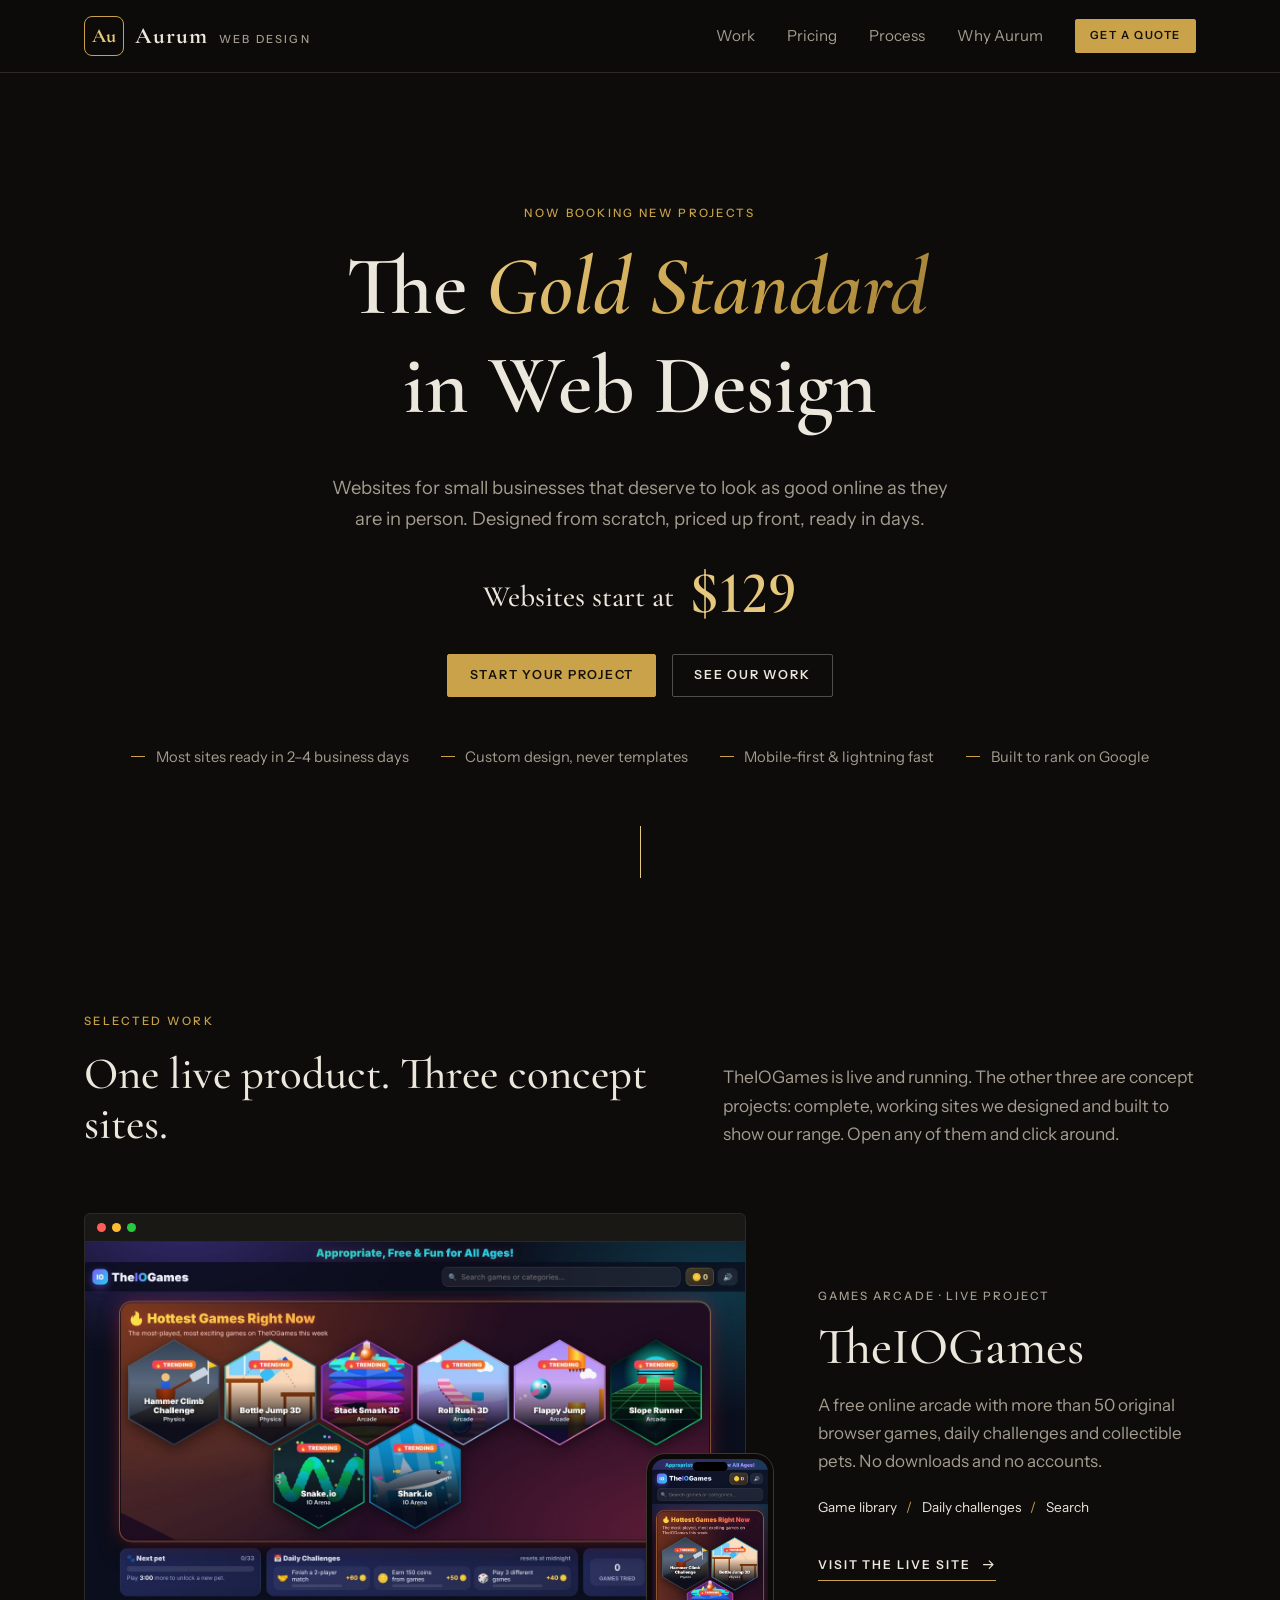
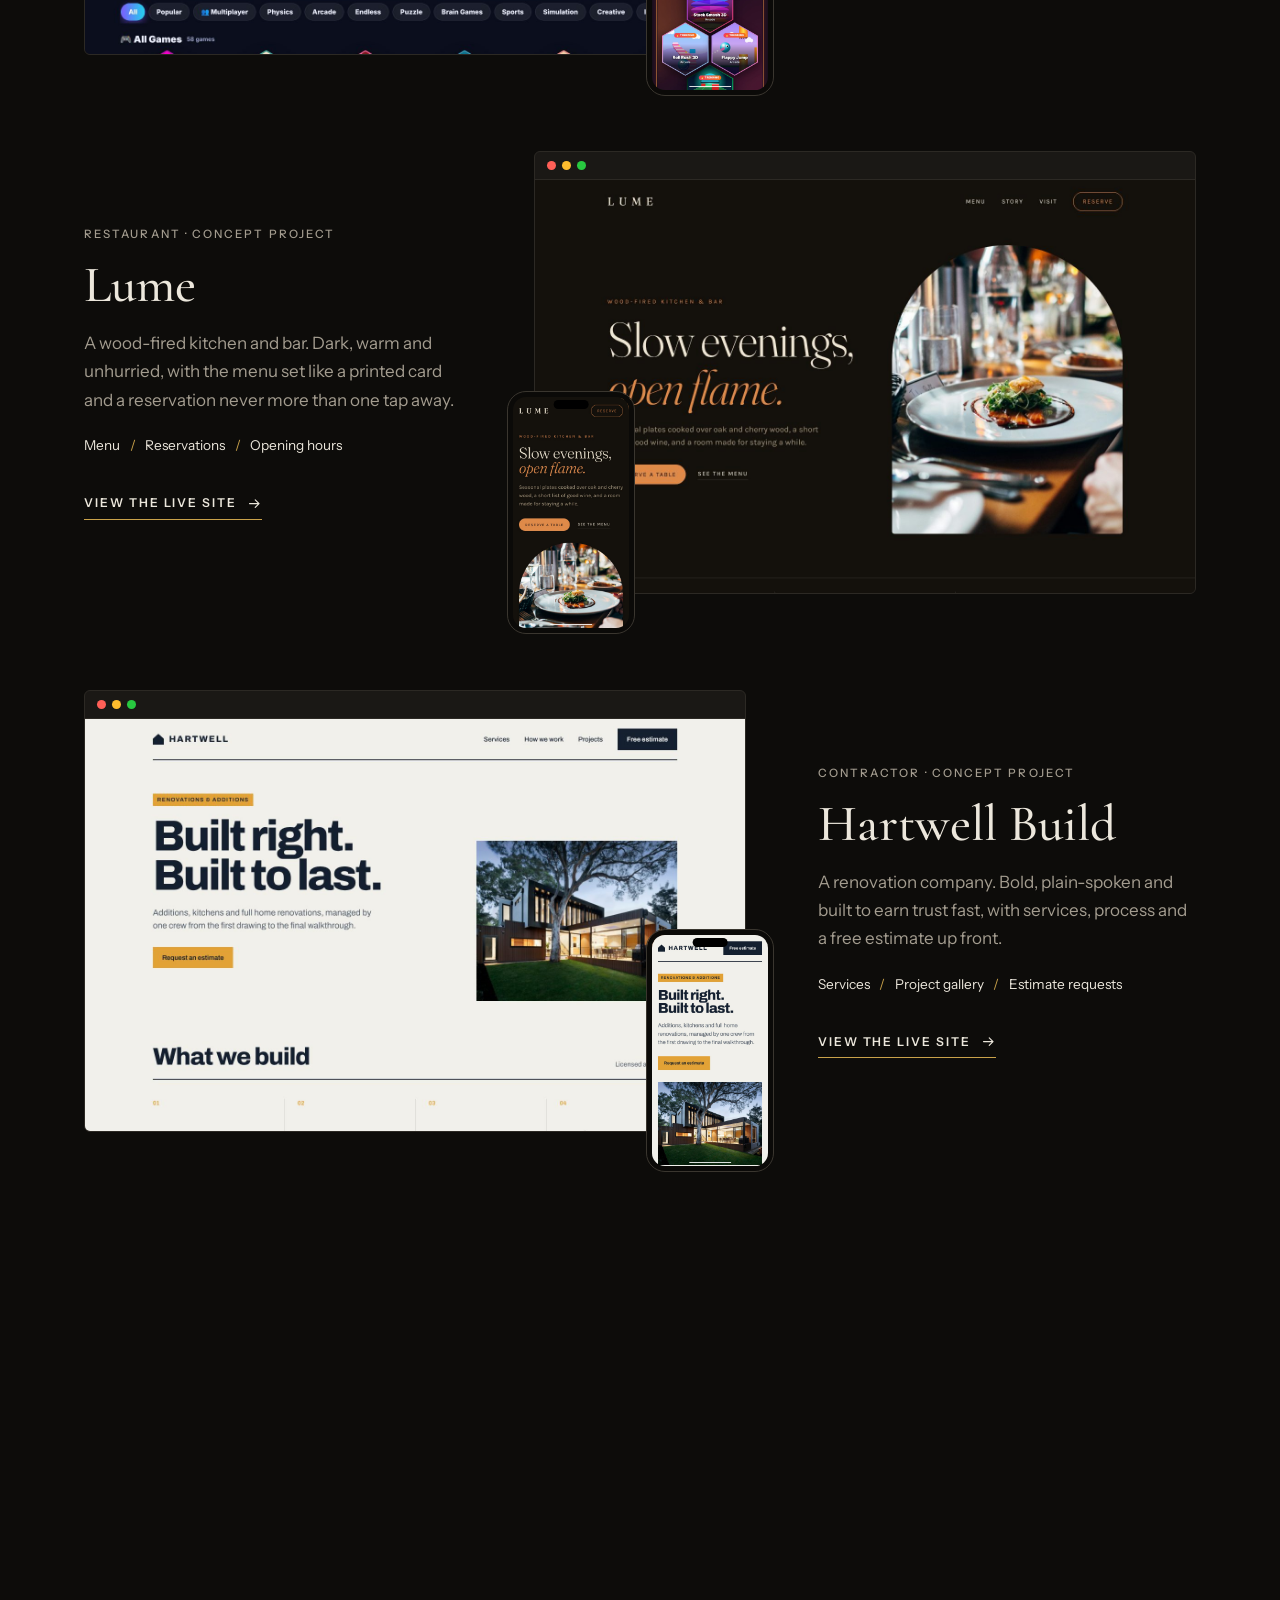
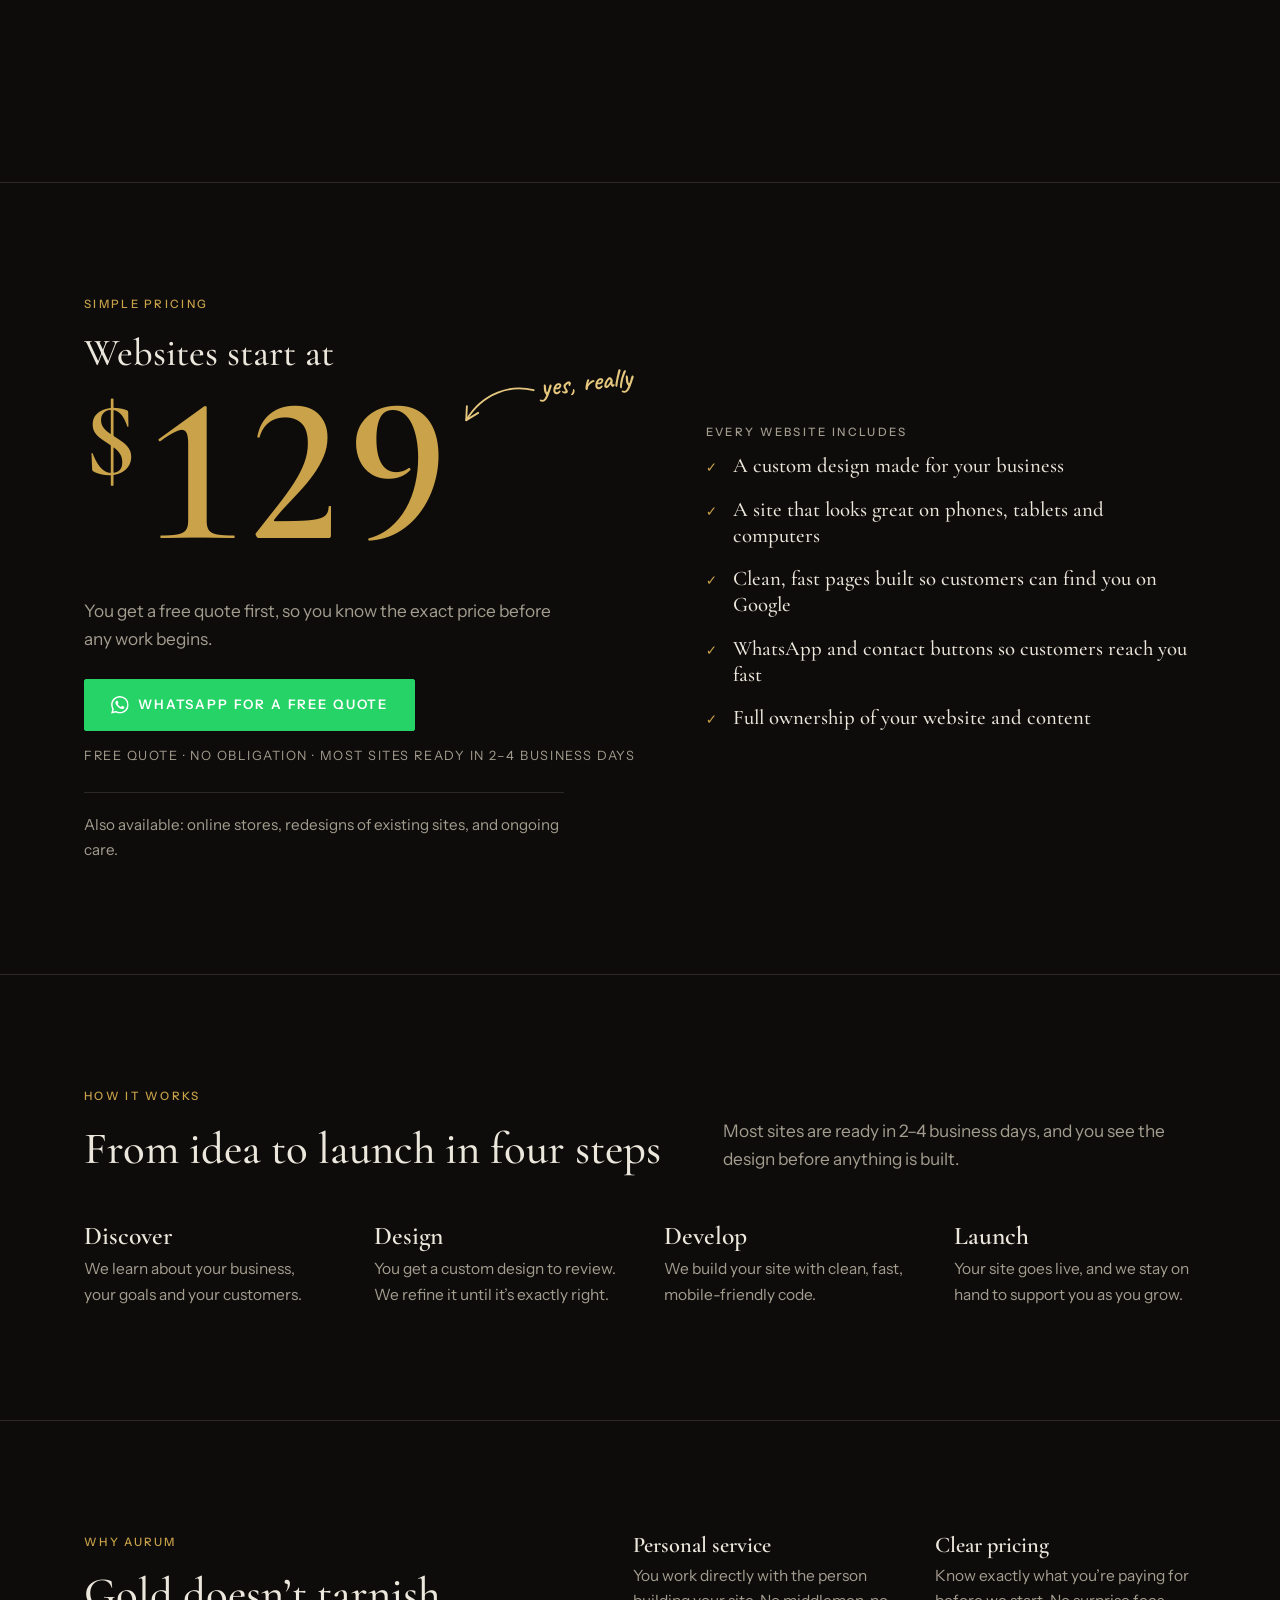
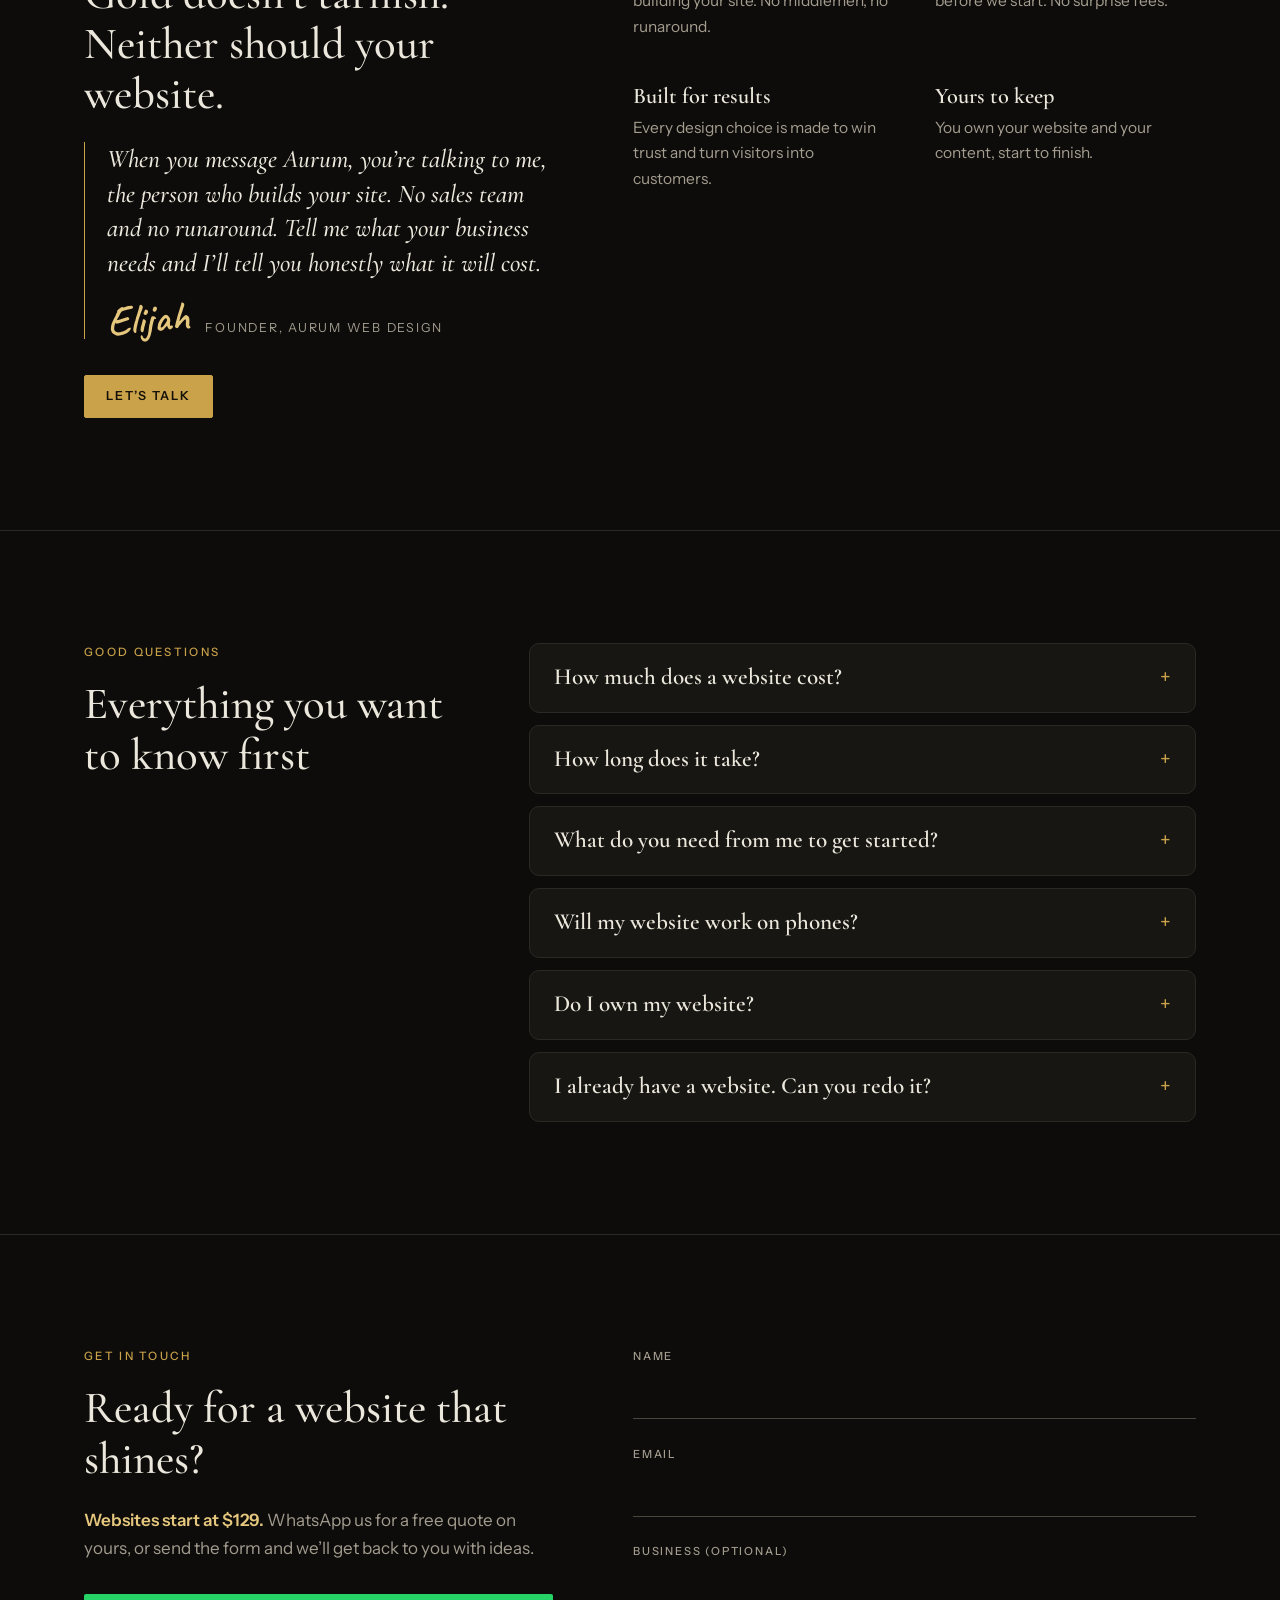
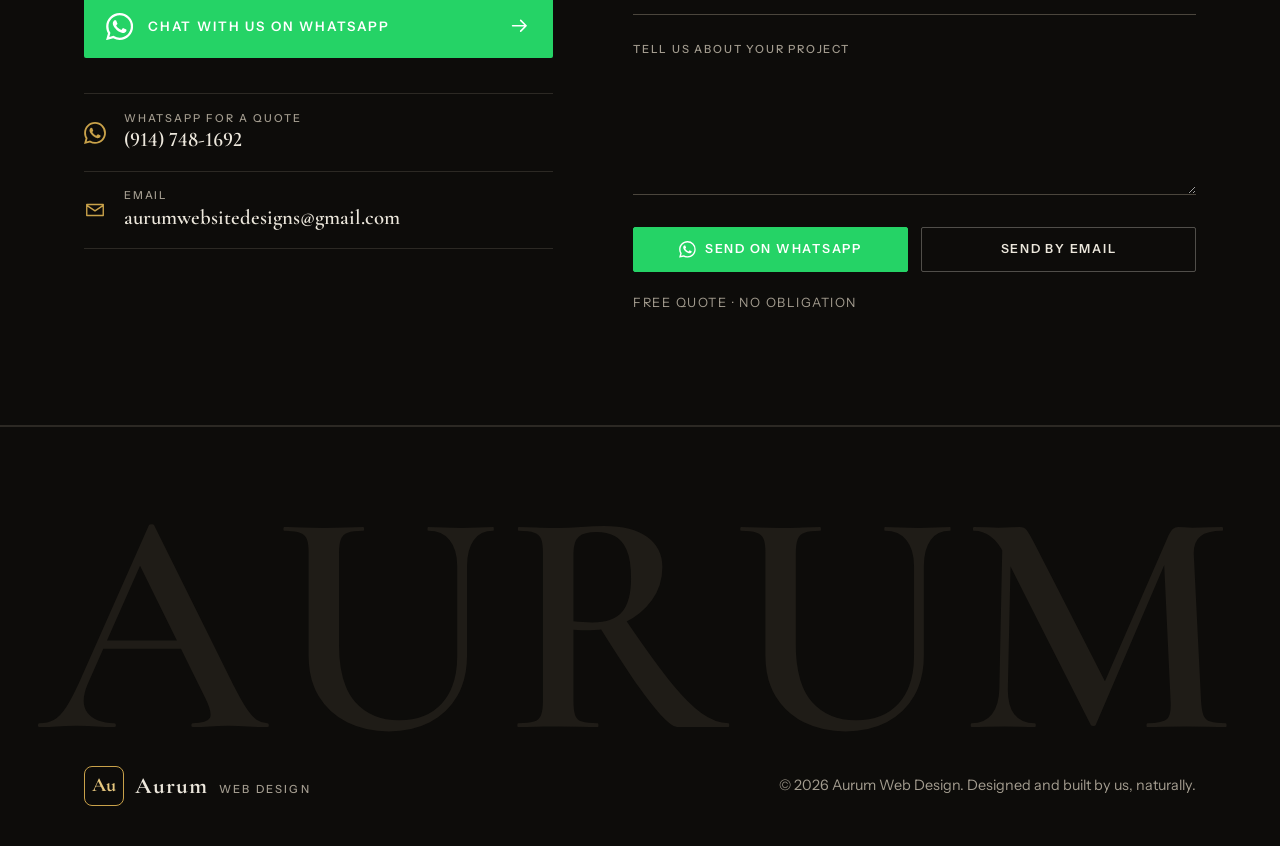
==== index.html @ 62238d10 "Change the contact email address Co-Authored-By: Claude Fable 5.2 <noreply@anthropic.com> Claude-Ses" ====
<!doctype html>
<html lang="en">
<head>
  <meta charset="utf-8">
  <meta name="viewport" content="width=device-width, initial-scale=1">
  <title>Aurum Web Design | The Gold Standard in Web Design</title>
  <meta name="description" content="Aurum Web Design builds fast, beautiful, custom websites that turn visitors into customers. Websites start at $129.">
  <link rel="canonical" href="https://aurumwebdesign.com/">

  <!-- Social sharing previews (WhatsApp, Facebook, iMessage, LinkedIn, etc.) -->
  <meta property="og:type" content="website">
  <meta property="og:site_name" content="Aurum Web Design">
  <meta property="og:locale" content="en_US">
  <meta property="og:url" content="https://aurumwebdesign.com/">
  <meta property="og:title" content="Aurum Web Design | The Gold Standard in Web Design">
  <meta property="og:description" content="Custom websites for small businesses, ready in days. Websites start at $129, with a free quote first.">
  <meta property="og:image" content="https://aurumwebdesign.com/og-ad.jpg">
  <meta property="og:image:secure_url" content="https://aurumwebdesign.com/og-ad.jpg">
  <meta property="og:image:type" content="image/jpeg">
  <meta property="og:image:width" content="1200">
  <meta property="og:image:height" content="630">
  <meta property="og:image:alt" content="Aurum Web Design. Modern. Professional. Affordable. Websites starting at $129.">

  <!-- Twitter / X -->
  <meta name="twitter:card" content="summary_large_image">
  <meta name="twitter:title" content="Aurum Web Design | The Gold Standard in Web Design">
  <meta name="twitter:description" content="Custom websites for small businesses, ready in days. Websites start at $129, with a free quote first.">
  <meta name="twitter:image" content="https://aurumwebdesign.com/og-ad.jpg">
  <meta name="twitter:image:alt" content="Aurum Web Design. Modern. Professional. Affordable. Websites starting at $129.">
  <meta name="theme-color" content="#0b0b0d">
  <link rel="icon" href="favicon.svg" type="image/svg+xml">
  <script>
    // Turn animations on only when JavaScript works and the visitor hasn't asked for reduced motion.
    (function () {
      var d = document.documentElement;
      d.classList.add("js");
      var reduce = false;
      try { reduce = window.matchMedia("(prefers-reduced-motion: reduce)").matches; } catch (e) {}
      if (reduce) return;
      d.classList.add("motion");
      try {
        if (sessionStorage.getItem("aurumIntro")) d.classList.add("no-intro");
        else sessionStorage.setItem("aurumIntro", "1");
      } catch (e) {}
      // Safety net: if the main script never starts, show everything.
      setTimeout(function () { if (!window.__aurum) d.classList.remove("motion"); }, 5000);
    })();
  </script>
  <link rel="preconnect" href="https://fonts.googleapis.com">
  <link rel="preconnect" href="https://fonts.gstatic.com" crossorigin>
  <link href="https://fonts.googleapis.com/css2?family=Cormorant+Garamond:ital,wght@0,500;0,600;0,700;1,500;1,600&family=Instrument+Sans:wght@400;500;600&family=Caveat:wght@500;600&display=swap" rel="stylesheet">
  <link rel="stylesheet" href="styles.css?v=17">
</head>
<body>
  <svg width="0" height="0" style="position:absolute" aria-hidden="true">
    <symbol id="wa" viewBox="0 0 24 24">
      <path d="M17.472 14.382c-.297-.149-1.758-.867-2.03-.967-.273-.099-.471-.148-.67.15-.197.297-.767.966-.94 1.164-.173.199-.347.223-.644.075-.297-.15-1.255-.463-2.39-1.475-.883-.788-1.48-1.761-1.653-2.059-.173-.297-.018-.458.13-.606.134-.133.298-.347.446-.52.149-.174.198-.298.298-.497.099-.198.05-.371-.025-.52-.075-.149-.669-1.612-.916-2.207-.242-.579-.487-.5-.669-.51-.173-.008-.371-.01-.57-.01-.198 0-.52.074-.792.372-.272.297-1.04 1.016-1.04 2.479 0 1.462 1.065 2.875 1.213 3.074.149.198 2.096 3.2 5.077 4.487.709.306 1.262.489 1.694.625.712.227 1.36.195 1.871.118.571-.085 1.758-.719 2.006-1.413.248-.694.248-1.289.173-1.413-.074-.124-.272-.198-.57-.347m-5.421 7.403h-.004a9.87 9.87 0 01-5.031-1.378l-.361-.214-3.741.982.998-3.648-.235-.374a9.86 9.86 0 01-1.51-5.26c.001-5.45 4.436-9.884 9.888-9.884 2.64 0 5.122 1.03 6.988 2.898a9.825 9.825 0 012.893 6.994c-.003 5.45-4.437 9.884-9.885 9.884m8.413-18.297A11.815 11.815 0 0012.05 0C5.495 0 .16 5.335.157 11.892c0 2.096.547 4.142 1.588 5.945L.057 24l6.305-1.654a11.882 11.882 0 005.683 1.448h.005c6.554 0 11.89-5.335 11.893-11.893a11.821 11.821 0 00-3.48-8.413z"/>
    </symbol>
  </svg>

  <!-- Opening animation -->
  <div class="intro" aria-hidden="true">
    <div class="intro-mark">
      <svg viewBox="0 0 100 100"><rect x="3" y="3" width="94" height="94" rx="18" pathLength="1"/></svg>
      <span>Au</span>
    </div>
  </div>


  <header class="nav" id="top">
    <div class="container nav-inner">
      <a href="#top" class="logo" aria-label="Aurum Web Design home">
        <span class="logo-mark">Au</span>
        <span class="logo-text">Aurum <span>Web Design</span></span>
      </a>
      <button class="nav-toggle" aria-label="Open menu" aria-expanded="false" aria-controls="nav-links">
        <span></span><span></span><span></span>
      </button>
      <nav class="nav-links" id="nav-links">
        <a href="#work">Work</a>
        <a href="#pricing">Pricing</a>
        <a href="#process">Process</a>
        <a href="#why">Why Aurum</a>
        <a href="#contact" class="btn btn-small">Get a Quote</a>
      </nav>
    </div>
    <div class="nav-progress" aria-hidden="true"></div>
  </header>

  <main>
    <section class="hero">
      <div class="container hero-inner">
        <p class="eyebrow">Now Booking New Projects</p>
        <h1>
          <span class="line"><span class="line-in">The <em>Gold Standard</em></span></span>
          <span class="line"><span class="line-in">in Web Design</span></span>
        </h1>
        <p class="lead">Websites for small businesses that deserve to look as good online as they are in person. Designed from scratch, priced up front, ready in days.</p>
        <p class="hero-price">Websites start at <strong>$129</strong></p>
        <div class="hero-actions">
          <a href="#contact" class="btn">Start Your Project</a>
          <a href="#work" class="btn btn-ghost">See Our Work</a>
        </div>
        <ul class="hero-points">
          <li>Most sites ready in 2&ndash;4 business days</li>
          <li>Custom design, never templates</li>
          <li>Mobile-first &amp; lightning fast</li>
          <li>Built to rank on Google</li>
        </ul>
      </div>
      <a href="#work" class="scroll-hint" aria-label="Scroll down to our work"><span></span></a>
    </section>

    <section class="section" id="work">
      <div class="container">
        <div class="sec-head">
          <div>
            <p class="eyebrow" data-reveal>Selected Work</p>
            <h2 data-split>One live product. Three concept sites.</h2>
          </div>
          <p class="section-lead" data-reveal>TheIOGames is live and running. The other three are concept projects: complete, working sites we designed and built to show our range. Open any of them and click around.</p>
        </div>
        <article class="project" data-reveal>
          <a class="project-media" href="https://theiogames.com" target="_blank" rel="noopener" aria-label="Open the TheIOGames website">
            <span class="frame"><span class="frame-bar"><i></i><i></i><i></i></span><img src="work/shots/theiogames-desktop.jpg" alt="Homepage of the TheIOGames website" width="1440" height="900" loading="lazy"></span>
            <span class="frame-phone"><img src="work/shots/theiogames-mobile.jpg" alt="" width="780" height="1560" loading="lazy"></span>
          </a>
          <div class="project-info">
            <p class="project-meta">Games arcade &middot; Live project</p>
            <h3>TheIOGames</h3>
            <p>A free online arcade with more than 50 original browser games, daily challenges and collectible pets. No downloads and no accounts.</p>
            <ul class="project-tags"><li>Game library</li><li>Daily challenges</li><li>Search</li></ul>
            <a class="link-arrow" href="https://theiogames.com" target="_blank" rel="noopener">Visit the live site<svg viewBox="0 0 24 24" aria-hidden="true"><path d="M4 12h15M13 6l6 6-6 6"/></svg></a>
          </div>
        </article>
        <article class="project" data-reveal>
          <a class="project-media" href="work/lume/" aria-label="Open the Lume website">
            <span class="frame"><span class="frame-bar"><i></i><i></i><i></i></span><img src="work/shots/lume-desktop.jpg" alt="Homepage of the Lume website" width="1440" height="900" loading="lazy"></span>
            <span class="frame-phone"><img src="work/shots/lume-mobile.jpg" alt="" width="780" height="1560" loading="lazy"></span>
          </a>
          <div class="project-info">
            <p class="project-meta">Restaurant &middot; Concept project</p>
            <h3>Lume</h3>
            <p>A wood-fired kitchen and bar. Dark, warm and unhurried, with the menu set like a printed card and a reservation never more than one tap away.</p>
            <ul class="project-tags"><li>Menu</li><li>Reservations</li><li>Opening hours</li></ul>
            <a class="link-arrow" href="work/lume/">View the live site<svg viewBox="0 0 24 24" aria-hidden="true"><path d="M4 12h15M13 6l6 6-6 6"/></svg></a>
          </div>
        </article>
        <article class="project" data-reveal>
          <a class="project-media" href="work/hartwell/" aria-label="Open the Hartwell Build website">
            <span class="frame"><span class="frame-bar"><i></i><i></i><i></i></span><img src="work/shots/hartwell-desktop.jpg" alt="Homepage of the Hartwell Build website" width="1440" height="900" loading="lazy"></span>
            <span class="frame-phone"><img src="work/shots/hartwell-mobile.jpg" alt="" width="780" height="1560" loading="lazy"></span>
          </a>
          <div class="project-info">
            <p class="project-meta">Contractor &middot; Concept project</p>
            <h3>Hartwell Build</h3>
            <p>A renovation company. Bold, plain-spoken and built to earn trust fast, with services, process and a free estimate up front.</p>
            <ul class="project-tags"><li>Services</li><li>Project gallery</li><li>Estimate requests</li></ul>
            <a class="link-arrow" href="work/hartwell/">View the live site<svg viewBox="0 0 24 24" aria-hidden="true"><path d="M4 12h15M13 6l6 6-6 6"/></svg></a>
          </div>
        </article>
        <article class="project" data-reveal>
          <a class="project-media" href="work/fern-and-bloom/" aria-label="Open the Fern &amp; Bloom website">
            <span class="frame"><span class="frame-bar"><i></i><i></i><i></i></span><img src="work/shots/fern-and-bloom-desktop.jpg" alt="Homepage of the Fern &amp; Bloom website" width="1440" height="900" loading="lazy"></span>
            <span class="frame-phone"><img src="work/shots/fern-and-bloom-mobile.jpg" alt="" width="780" height="1560" loading="lazy"></span>
          </a>
          <div class="project-info">
            <p class="project-meta">Local shop &middot; Concept project</p>
            <h3>Fern &amp; Bloom</h3>
            <p>A neighbourhood florist. Soft, light and friendly, with this week&rsquo;s bouquets, delivery details and how to find the shop.</p>
            <ul class="project-tags"><li>Shop</li><li>Delivery</li><li>Visit us</li></ul>
            <a class="link-arrow" href="work/fern-and-bloom/">View the live site<svg viewBox="0 0 24 24" aria-hidden="true"><path d="M4 12h15M13 6l6 6-6 6"/></svg></a>
          </div>
        </article>
      </div>
    </section>

    <section class="section section-alt offer" id="pricing">
      <div class="container offer-grid">
        <div class="offer-price" data-reveal>
          <p class="eyebrow">Simple Pricing</p>
          <p class="offer-from">Websites start at</p>
          <div class="offer-amount-wrap">
            <p class="offer-amount"><span class="cur">$</span><span data-count="129">129</span></p>
            <span class="scribble" aria-hidden="true">
              <svg viewBox="0 0 200 80"><path pathLength="1" d="M84 28C60 22 30 30 12 60"/><path pathLength="1" d="M12.7 45L12 60l12.8-7.8"/><text x="92" y="34" transform="rotate(-6 92 34)">yes, really</text></svg>
            </span>
          </div>
          <p class="offer-note">You get a free quote first, so you know the exact price before any work begins.</p>
          <a href="https://wa.me/19147481692?text=Hi%20Aurum%20Web%20Design%2C%20I%27d%20like%20a%20quote%20for%20a%20website." target="_blank" rel="noopener" class="btn btn-large btn-wa"><svg class="btn-icon"><use href="#wa"/></svg>WhatsApp for a Free Quote</a>
          <p class="offer-small">Free quote &middot; No obligation &middot; Most sites ready in 2&ndash;4 business days</p>
          <p class="offer-also">Also available: online stores, redesigns of existing sites, and ongoing care.</p>
        </div>
        <div>
          <h3 class="offer-title" data-reveal>Every website includes</h3>
          <ul class="offer-list" data-stagger>
            <li data-reveal="right">A custom design made for your business</li>
            <li data-reveal="right">A site that looks great on phones, tablets and computers</li>
            <li data-reveal="right">Clean, fast pages built so customers can find you on Google</li>
            <li data-reveal="right">WhatsApp and contact buttons so customers reach you fast</li>
            <li data-reveal="right">Full ownership of your website and content</li>
          </ul>
        </div>
      </div>
    </section>

    <section class="section" id="process">
      <div class="container">
        <div class="sec-head">
          <div>
            <p class="eyebrow" data-reveal>How It Works</p>
            <h2 data-split>From idea to launch in four steps</h2>
          </div>
          <p class="section-lead" data-reveal>Most sites are ready in 2&ndash;4 business days, and you see the design before anything is built.</p>
        </div>
        <ol class="steps" data-stagger>
          <li data-reveal><h3>Discover</h3><p>We learn about your business, your goals and your customers.</p></li>
          <li data-reveal><h3>Design</h3><p>You get a custom design to review. We refine it until it&rsquo;s exactly right.</p></li>
          <li data-reveal><h3>Develop</h3><p>We build your site with clean, fast, mobile-friendly code.</p></li>
          <li data-reveal><h3>Launch</h3><p>Your site goes live, and we stay on hand to support you as you grow.</p></li>
        </ol>
      </div>
    </section>

    <section class="section section-alt" id="why">
      <div class="container why">
        <div class="why-text">
          <p class="eyebrow" data-reveal>Why Aurum</p>
          <h2 data-split>Gold doesn&rsquo;t tarnish. Neither should your website.</h2>
          <figure class="note" data-reveal>
            <blockquote>When you message Aurum, you&rsquo;re talking to me, the person who builds your site. No sales team and no runaround. Tell me what your business needs and I&rsquo;ll tell you honestly what it will cost.</blockquote>
            <figcaption><span class="sig">Elijah</span><small>Founder, Aurum Web Design</small></figcaption>
          </figure>
          <div data-reveal><a href="#contact" class="btn">Let&rsquo;s Talk</a></div>
        </div>
        <ul class="why-list" data-stagger>
          <li data-reveal="right">
            <h3>Personal service</h3>
            <p>You work directly with the person building your site. No middlemen, no runaround.</p>
          </li>
          <li data-reveal="right">
            <h3>Clear pricing</h3>
            <p>Know exactly what you&rsquo;re paying for before we start. No surprise fees.</p>
          </li>
          <li data-reveal="right">
            <h3>Built for results</h3>
            <p>Every design choice is made to win trust and turn visitors into customers.</p>
          </li>
          <li data-reveal="right">
            <h3>Yours to keep</h3>
            <p>You own your website and your content, start to finish.</p>
          </li>
        </ul>
      </div>
    </section>

    <section class="section" id="faq">
      <div class="container faq">
        <div class="faq-head">
          <p class="eyebrow" data-reveal>Good Questions</p>
          <h2 data-split>Everything you want to know first</h2>
        </div>
        <div class="faq-list" data-stagger>
          <details class="faq-item" data-reveal>
            <summary>How much does a website cost?</summary>
            <div class="faq-a"><p>Websites start at $129. The final price depends on how many pages and features you need. Message us on WhatsApp and you&rsquo;ll get a free quote before any work begins.</p></div>
          </details>
          <details class="faq-item" data-reveal>
            <summary>How long does it take?</summary>
            <div class="faq-a"><p>Most sites are ready in 2&ndash;4 business days. Larger sites can take longer, and you&rsquo;ll get a clear timeline together with your quote.</p></div>
          </details>
          <details class="faq-item" data-reveal>
            <summary>What do you need from me to get started?</summary>
            <div class="faq-a"><p>A logo, a few photos and a short description of your business are a great start. If you don&rsquo;t have those yet, we&rsquo;ll help you work them out.</p></div>
          </details>
          <details class="faq-item" data-reveal>
            <summary>Will my website work on phones?</summary>
            <div class="faq-a"><p>Yes. Every site is designed for phones first, then tablets and computers, so it looks right on any screen.</p></div>
          </details>
          <details class="faq-item" data-reveal>
            <summary>Do I own my website?</summary>
            <div class="faq-a"><p>Yes. The website and everything on it are yours.</p></div>
          </details>
          <details class="faq-item" data-reveal>
            <summary>I already have a website. Can you redo it?</summary>
            <div class="faq-a"><p>Yes. We can give an existing site a full redesign so it matches the quality of your business.</p></div>
          </details>
        </div>
      </div>
    </section>

    <section class="section section-alt cta" id="contact">
      <div class="container contact">
        <div class="contact-text">
          <p class="eyebrow" data-reveal>Get in Touch</p>
          <h2 data-split>Ready for a website that shines?</h2>
          <p data-reveal><strong>Websites start at $129.</strong> WhatsApp us for a free quote on yours, or send the form and we&rsquo;ll get back to you with ideas.</p>
          <div data-reveal>
            <a class="btn-chat btn-wa" href="https://wa.me/19147481692" target="_blank" rel="noopener">
              <svg class="btn-chat-icon" aria-hidden="true"><use href="#wa"/></svg>
              <span>Chat with us on WhatsApp</span>
              <svg class="btn-chat-arrow" viewBox="0 0 24 24" aria-hidden="true"><path d="M4 12h15M13 6l6 6-6 6"/></svg>
            </a>
          </div>
          <div class="contact-links" data-stagger>
            <a class="contact-link" data-reveal href="https://wa.me/19147481692?text=Hi%20Aurum%20Web%20Design%2C%20I%27d%20like%20a%20quote%20for%20a%20website." target="_blank" rel="noopener">
              <span class="contact-link-icon wa"><svg><use href="#wa"/></svg></span>
              <span><small>WhatsApp for a quote</small>(914) 748-1692</span>
            </a>
            <a class="contact-link" data-reveal href="mailto:aurumwebsitedesigns@gmail.com">
              <span class="contact-link-icon"><svg viewBox="0 0 24 24"><path d="M3 6h18v12H3zM3 7l9 6 9-6"/></svg></span>
              <span><small>Email</small>aurumwebsitedesigns@gmail.com</span>
            </a>
          </div>
        </div>
        <form class="contact-form" id="contact-form" data-reveal novalidate>
          <label>
            <span>Name</span>
            <input type="text" name="name" autocomplete="name" required>
          </label>
          <label>
            <span>Email</span>
            <input type="email" name="email" autocomplete="email" required>
          </label>
          <label>
            <span>Business (optional)</span>
            <input type="text" name="business" autocomplete="organization">
          </label>
          <label>
            <span>Tell us about your project</span>
            <textarea name="message" rows="4" required></textarea>
          </label>
          <div class="form-actions">
            <button type="submit" class="btn btn-wa" data-via="whatsapp"><svg class="btn-icon"><use href="#wa"/></svg>Send on WhatsApp</button>
            <button type="submit" class="btn btn-ghost" data-via="email">Send by Email</button>
          </div>
          <p class="form-status" role="status" aria-live="polite"></p>
          <p class="form-small">Free quote &middot; No obligation</p>
        </form>
      </div>
    </section>
  </main>

  <footer class="footer">
    <div class="wordmark" aria-hidden="true">
      <span style="--i:0">A</span><span style="--i:1">U</span><span style="--i:2">R</span><span style="--i:3">U</span><span style="--i:4">M</span>
    </div>
    <div class="container footer-inner">
      <a href="#top" class="logo" aria-label="Back to top">
        <span class="logo-mark">Au</span>
        <span class="logo-text">Aurum <span>Web Design</span></span>
      </a>
      <p>&copy; <span id="year">2026</span> Aurum Web Design. Designed and built by us, naturally.</p>
    </div>
  </footer>

  <a class="wa-fab" href="https://wa.me/19147481692?text=Hi%20Aurum%20Web%20Design%2C%20I%27d%20like%20a%20quote%20for%20a%20website." target="_blank" rel="noopener" aria-label="Chat with us on WhatsApp">
    <svg><use href="#wa"/></svg>
    <span>WhatsApp for a quote</span>
  </a>

  <script src="script.js?v=18"></script>
  <script data-goatcounter="https://aurumwebdesign.goatcounter.com/count" async src="https://gc.zgo.at/count.js"></script>
</body>
</html>
---- styles.css ----
/* Palette: warm black, ivory and one flat gold. The gradient is kept for the
   hero headline and small artwork only. */
:root {
  --bg: #0d0c0a;
  --bg-alt: #0d0c0a;
  --surface: #181612;
  --border: #2c2924;
  --text: #ece7dc;
  --muted: #a39c8f;
  --gold: #c9a24a;
  --gold-light: #e6c77e;
  --gold-dark: #8f6f2c;
  --gold-gradient: linear-gradient(120deg, #e6c77e 0%, #c9a24a 55%, #a07f38 100%);
  --serif: "Cormorant Garamond", Georgia, "Times New Roman", serif;
  --sans: "Instrument Sans", system-ui, -apple-system, "Segoe UI", Roboto, sans-serif;
  --hand: "Caveat", "Segoe Script", "Bradley Hand", cursive;
  --radius: 4px;
  --max: 1160px;
  --ease: cubic-bezier(0.16, 1, 0.3, 1);
  --ease-io: cubic-bezier(0.76, 0, 0.24, 1);
  /* When the hero entrance starts. Longer on the first visit, while the intro plays. */
  --d: 0.15s;
}
html.motion:not(.no-intro) { --d: 1.55s; }

*, *::before, *::after { box-sizing: border-box; }

html { scroll-behavior: smooth; scroll-padding-top: 80px; }

body {
  margin: 0;
  background: var(--bg);
  color: var(--text);
  font-family: var(--sans);
  font-size: 17px;
  line-height: 1.65;
  -webkit-font-smoothing: antialiased;
}

/* Keeps slide-in animations from making the page wider than the screen. */
main { overflow-x: clip; }

img, svg { display: block; max-width: 100%; }
a { color: inherit; text-decoration: none; }
::selection { background: var(--gold); color: #1a1407; }

h1, h2, h3 {
  font-family: var(--serif);
  font-weight: 600;
  line-height: 1.1;
  margin: 0 0 0.5em;
}
h1 { font-size: clamp(2.8rem, 7vw, 5.2rem); }
h2 { font-size: clamp(1.9rem, 3.7vw, 2.8rem); font-weight: 500; line-height: 1.12; }
h3 { font-size: 1.4rem; }
p { margin: 0 0 1em; }

.container {
  width: 100%;
  max-width: var(--max);
  margin: 0 auto;
  padding: 0 24px;
}

.eyebrow {
  font-size: 0.72rem;
  font-weight: 500;
  letter-spacing: 0.2em;
  text-transform: uppercase;
  color: var(--gold);
  margin-bottom: 1.1rem;
}

/* ---------- Opening animation ---------- */
.intro { display: none; }
.motion:not(.no-intro) .intro {
  display: grid;
  place-items: center;
  position: fixed;
  inset: 0;
  z-index: 500;
  background: var(--bg);
  pointer-events: none;
  clip-path: inset(0 0 0 0);
  animation: introOut 0.9s var(--ease-io) 1.25s forwards;
}
.intro-mark {
  position: relative;
  width: 96px;
  height: 96px;
  display: grid;
  place-items: center;
  animation: introMarkOut 0.5s ease-in 1.1s forwards;
}
.intro-mark svg { position: absolute; inset: 0; overflow: visible; }
.intro-mark rect {
  fill: none;
  stroke: var(--gold);
  stroke-width: 2;
  stroke-dasharray: 1;
  stroke-dashoffset: 1;
  animation: introDraw 1s var(--ease-io) forwards;
}
.intro-mark span {
  font-family: var(--serif);
  font-weight: 700;
  font-size: 2.9rem;
  color: var(--gold-light);
  opacity: 0;
  animation: introAu 0.7s var(--ease) 0.35s forwards;
}
@keyframes introDraw { to { stroke-dashoffset: 0; } }
@keyframes introAu {
  from { opacity: 0; scale: 0.8; filter: blur(8px); }
  to { opacity: 1; scale: 1; filter: blur(0); }
}
@keyframes introMarkOut { to { opacity: 0; scale: 1.2; } }
@keyframes introOut { to { clip-path: inset(0 0 100% 0); visibility: hidden; } }

/* ---------- Buttons ---------- */
.btn {
  display: inline-flex;
  align-items: center;
  justify-content: center;
  gap: 0.7em;
  padding: 1.05em 1.7em;
  border: 1px solid var(--gold);
  border-radius: 2px;
  background: var(--gold);
  color: #15110a;
  font-family: var(--sans);
  font-size: 0.78rem;
  font-weight: 600;
  letter-spacing: 0.14em;
  line-height: 1.2;
  text-align: center;
  text-transform: uppercase;
  cursor: pointer;
  transition: background-color 0.25s ease, border-color 0.25s ease, color 0.25s ease;
}
.btn:hover { background: var(--text); border-color: var(--text); }
.btn:focus-visible { outline: 2px solid var(--gold-light); outline-offset: 3px; }
.btn-ghost { background: transparent; border-color: rgba(236, 231, 220, 0.3); color: var(--text); }
.btn-ghost:hover { background: transparent; border-color: var(--gold-light); color: var(--gold-light); }
/* WhatsApp actions are green wherever they appear. */
.btn-wa, .btn-chat.btn-wa { background: #25d366; border-color: #25d366; color: #fff; }
.btn-wa:hover, .btn-chat.btn-wa:hover { background: #1ebe5a; border-color: #1ebe5a; color: #fff; }
.btn-small { padding: 0.8em 1.25em; font-size: 0.7rem; }
.btn-large { padding: 1.2em 2em; font-size: 0.82rem; }
.btn-icon { width: 1.35em; height: 1.35em; fill: currentColor; flex: none; }

/* ---------- Nav ---------- */
.nav {
  position: sticky;
  top: 0;
  z-index: 50;
  background: rgba(13, 12, 10, 0.88);
  backdrop-filter: blur(12px);
  -webkit-backdrop-filter: blur(12px);
  border-bottom: 1px solid var(--border);
  transition: transform 0.5s var(--ease);
}
.nav.nav-hidden { transform: translateY(-101%); }
.motion .nav { animation: navIn 0.9s var(--ease) calc(var(--d) + 0.2s) backwards; }
@keyframes navIn { from { transform: translateY(-101%); } }
.nav-progress {
  position: absolute;
  left: 0;
  bottom: -1px;
  width: 100%;
  height: 1px;
  background: var(--gold);
  transform-origin: left;
  transform: scaleX(var(--sp, 0));
}
.nav-inner {
  display: flex;
  align-items: center;
  justify-content: space-between;
  height: 72px;
}
.logo { display: inline-flex; align-items: center; gap: 0.7rem; }
.logo-mark {
  position: relative;
  overflow: hidden;
  display: grid;
  place-items: center;
  width: 40px;
  height: 40px;
  border: 1.5px solid var(--gold);
  border-radius: 8px;
  font-family: var(--serif);
  font-weight: 700;
  font-size: 1.25rem;
  color: var(--gold-light);
}
.logo-mark::after {
  content: "";
  position: absolute;
  inset: 0;
  background: linear-gradient(105deg, transparent 30%, rgba(245, 217, 139, 0.5) 50%, transparent 70%);
  translate: -120% 0;
}
.logo:hover .logo-mark::after { translate: 120% 0; transition: translate 0.8s var(--ease); }
.logo-text {
  font-family: var(--serif);
  font-size: 1.45rem;
  font-weight: 700;
  letter-spacing: 0.04em;
}
.logo-text span {
  font-family: var(--sans);
  font-size: 0.7rem;
  font-weight: 500;
  letter-spacing: 0.2em;
  text-transform: uppercase;
  color: var(--muted);
  margin-left: 0.3rem;
}
.nav-links { display: flex; align-items: center; gap: 2rem; }
.nav-links a:not(.btn) {
  position: relative;
  font-size: 0.95rem;
  color: var(--muted);
  transition: color 0.2s;
}
.nav-links a:not(.btn)::after {
  content: "";
  position: absolute;
  left: 0;
  right: 0;
  bottom: -6px;
  height: 1px;
  background: var(--gold);
  transform: scaleX(0);
  transform-origin: right;
  transition: transform 0.45s var(--ease);
}
.nav-links a:not(.btn):hover { color: var(--gold-light); }
.nav-links a:not(.btn):hover::after { transform: scaleX(1); transform-origin: left; }

.nav-toggle {
  display: none;
  background: none;
  border: 0;
  padding: 8px;
  cursor: pointer;
}
.nav-toggle span {
  display: block;
  width: 24px;
  height: 2px;
  margin: 5px 0;
  background: var(--text);
  transition: transform 0.25s, opacity 0.25s;
}
.nav-toggle[aria-expanded="true"] span:nth-child(1) { transform: translateY(7px) rotate(45deg); }
.nav-toggle[aria-expanded="true"] span:nth-child(2) { opacity: 0; }
.nav-toggle[aria-expanded="true"] span:nth-child(3) { transform: translateY(-7px) rotate(-45deg); }

/* ---------- Hero ---------- */
.hero {
  position: relative;
  overflow: hidden;
  display: flex;
  align-items: center;
  min-height: min(calc(100vh - 73px), 860px);
  min-height: min(calc(100svh - 73px), 860px);
  padding: clamp(4.5rem, 10vw, 7rem) 0 clamp(5.5rem, 10vw, 7rem);
  text-align: center;
}

.hero-inner { position: relative; }

h1 .line {
  display: block;
  overflow: hidden;
  padding: 0.1em 0.12em 0.16em;
  margin: -0.1em -0.12em -0.16em;
}
h1 .line-in { display: block; }
h1 em {
  font-style: italic;
  padding-right: 0.08em;
  background: var(--gold-gradient);
  -webkit-background-clip: text;
  background-clip: text;
  color: transparent;
}

.lead {
  max-width: 620px;
  margin: 0 auto 2.2rem;
  font-size: 1.15rem;
  color: var(--muted);
}
.hero-price {
  margin: -0.5rem 0 1.7rem;
  font-family: var(--serif);
  font-size: clamp(1.4rem, 2.7vw, 1.85rem);
  font-weight: 500;
  line-height: 1.1;
}
.hero-price strong {
  margin-left: 0.12em;
  font-size: 2em;
  font-weight: 600;
  font-variant-numeric: lining-nums;
  vertical-align: -0.1em;
  color: var(--gold-light);
}
.hero-actions {
  display: flex;
  flex-wrap: wrap;
  justify-content: center;
  gap: 1rem;
  margin-bottom: 3rem;
}
.hero-points {
  display: flex;
  flex-wrap: wrap;
  justify-content: center;
  gap: 0.75rem 2rem;
  list-style: none;
  padding: 0;
  margin: 0;
  font-size: 0.92rem;
  color: var(--muted);
}
.contact-text strong { color: var(--gold-light); font-weight: 600; }
.hero-points li::before {
  content: "";
  display: inline-block;
  width: 14px;
  height: 1px;
  margin-right: 0.7em;
  background: var(--gold);
  vertical-align: 0.3em;
}

.scroll-hint {
  position: absolute;
  left: 50%;
  bottom: 22px;
  width: 1px;
  height: 52px;
  margin-left: -0.5px;
  background: rgba(255, 255, 255, 0.12);
  overflow: hidden;
}
.scroll-hint span { position: absolute; inset: 0; background: var(--gold-light); }
.motion .scroll-hint span { animation: scrollHint 2.2s var(--ease-io) infinite; }
@keyframes scrollHint { from { transform: translateY(-100%); } to { transform: translateY(100%); } }

/* Hero entrance */
.motion .hero .eyebrow,
.motion .lead,
.motion .hero-price,
.motion .hero-actions,
.motion .hero-points li,
.motion .scroll-hint {
  opacity: 0;
  animation: fadeUp 1.1s var(--ease) forwards;
}
.motion .hero .eyebrow { animation-delay: var(--d); }
.motion .lead { animation-delay: calc(var(--d) + 0.5s); }
.motion .hero-price { animation-delay: calc(var(--d) + 0.58s); }
.motion .hero-actions { animation-delay: calc(var(--d) + 0.65s); }
.motion .hero-points li:nth-child(1) { animation-delay: calc(var(--d) + 0.8s); }
.motion .hero-points li:nth-child(2) { animation-delay: calc(var(--d) + 0.9s); }
.motion .hero-points li:nth-child(3) { animation-delay: calc(var(--d) + 1s); }
.motion .hero-points li:nth-child(4) { animation-delay: calc(var(--d) + 1.1s); }

.motion .scroll-hint { animation-delay: calc(var(--d) + 1.4s); }
@keyframes fadeUp {
  from { opacity: 0; translate: 0 28px; filter: blur(8px); }
  to { opacity: 1; translate: 0 0; filter: none; }
}
.motion h1 .line-in {
  transform: translateY(118%);
  animation: lineUp 1.2s var(--ease) forwards;
}
.motion h1 .line:nth-child(1) .line-in { animation-delay: calc(var(--d) + 0.1s); }
.motion h1 .line:nth-child(2) .line-in { animation-delay: calc(var(--d) + 0.24s); }
@keyframes lineUp { to { transform: none; } }

/* ---------- Sections ---------- */
.section { position: relative; padding: clamp(4.5rem, 10vw, 7rem) 0; }
.section-alt { background: var(--bg-alt); border-top: 1px solid var(--border); border-bottom: 1px solid var(--border); }
.section-lead { max-width: 620px; color: var(--muted); font-size: 1.08rem; margin-bottom: 3rem; }


/* Scroll reveals */
.motion [data-reveal] {
  opacity: 0;
  translate: 0 44px;
  transition: opacity 1s var(--ease), translate 1s var(--ease);
  transition-delay: calc(var(--i, 0) * 90ms);
}
.motion [data-reveal="right"] { translate: 48px 0; }
.motion [data-reveal].in { opacity: 1; translate: 0 0; }

/* Headings that rise word by word */
.motion [data-split] .w {
  display: inline-block;
  overflow: hidden;
  vertical-align: top;
  padding: 0.1em 0.08em 0.18em 0;
  margin: -0.1em -0.08em -0.18em 0;
}
.motion [data-split] .w > span {
  display: inline-block;
  translate: 0 118%;
  transition: translate 1.1s var(--ease);
  transition-delay: calc(var(--i, 0) * 55ms);
}
.motion [data-split].in .w > span { translate: 0 0; }

/* ---------- Work ---------- */
.project {
  display: grid;
  grid-template-columns: 7fr 4fr;
  gap: 4.5rem;
  align-items: center;
  margin-top: 6rem;
}
.project:first-of-type { margin-top: 4rem; }
.project:nth-of-type(even) { grid-template-columns: 4fr 7fr; }
.project:nth-of-type(even) .project-media { order: 2; }
.project-media { position: relative; display: block; }
.frame {
  display: block;
  border: 1px solid var(--border);
  border-radius: 6px;
  overflow: hidden;
  background: #1a1815;
  transition: translate 0.6s var(--ease), border-color 0.4s;
}
.frame-bar { display: flex; align-items: center; gap: 6px; height: 28px; padding: 0 12px; border-bottom: 1px solid var(--border); }
.frame-bar i { width: 9px; height: 9px; border-radius: 50%; background: #ff5f57; }
.frame-bar i:nth-child(2) { background: #febc2e; }
.frame-bar i:nth-child(3) { background: #28c840; }
.frame img, .frame-phone img { display: block; width: 100%; height: auto; }
.frame-phone {
  position: absolute;
  right: -4%;
  bottom: -9%;
  width: 19%;
  border: 5px solid #0b0a08;
  border-radius: 18px;
  outline: 1px solid #3a362f;
  overflow: hidden;
  background: #000;
  container-type: inline-size;
  transition: translate 0.6s var(--ease);
}
/* Dynamic Island */
.frame-phone::before {
  content: "";
  position: absolute;
  left: 50%;
  top: 2.2cqw;
  width: 30cqw;
  height: 8.4cqw;
  translate: -50% 0;
  border-radius: 99px;
  background: #000;
}
/* Home bar */
.frame-phone::after {
  content: "";
  position: absolute;
  left: 50%;
  bottom: 2.6cqw;
  width: 36cqw;
  height: 1.6cqw;
  translate: -50% 0;
  border-radius: 99px;
  background: rgba(255, 255, 255, 0.85);
}
.project:nth-of-type(even) .frame-phone { right: auto; left: -4%; }
.project-media:hover .frame { translate: 0 -6px; border-color: rgba(201, 162, 74, 0.6); }
.project-media:hover .frame-phone { translate: 0 -12px; }
.project-media:focus-visible { outline: 2px solid var(--gold-light); outline-offset: 6px; }
.project-meta {
  display: flex;
  align-items: baseline;
  gap: 0.9em;
  margin-bottom: 1rem;
  font-size: 0.72rem;
  font-weight: 500;
  letter-spacing: 0.18em;
  text-transform: uppercase;
  color: var(--muted);
}
.project-info h3 { margin-bottom: 0.35em; font-size: clamp(2.2rem, 4vw, 3.3rem); font-weight: 500; line-height: 1; }
.project-info > p:not(.project-meta) { color: var(--muted); }
.project-tags { display: flex; flex-wrap: wrap; gap: 0.4rem 0; list-style: none; margin: 1.3rem 0 1.9rem; padding: 0; font-size: 0.85rem; }
.project-tags li + li::before { content: "/"; margin: 0 0.7em; color: var(--gold); }
.link-arrow {
  display: inline-flex;
  align-items: center;
  gap: 0.8em;
  padding-bottom: 0.45em;
  border-bottom: 1px solid var(--gold);
  font-size: 0.76rem;
  font-weight: 600;
  letter-spacing: 0.16em;
  text-transform: uppercase;
  transition: color 0.25s;
}
.link-arrow svg { width: 1.25em; height: 1.25em; fill: none; stroke: currentColor; stroke-width: 1.8; stroke-linecap: round; stroke-linejoin: round; transition: translate 0.4s var(--ease); }
.link-arrow:hover { color: var(--gold-light); }
.link-arrow:hover svg { translate: 5px 0; }

/* ---------- Process ---------- */
.steps { list-style: none; margin: 0; padding: 0; display: grid; grid-template-columns: repeat(4, 1fr); gap: 0 3rem; }
.steps h3 { margin-bottom: 0.4rem; font-size: 1.6rem; }
.steps p { margin: 0; color: var(--muted); font-size: 0.97rem; }

/* ---------- Small editorial details ---------- */
.sec-head {
  display: grid;
  grid-template-columns: 1.25fr 1fr;
  gap: 3rem;
  align-items: end;
  margin-bottom: 3rem;
}
.sec-head h2, .sec-head .section-lead { margin-bottom: 0; }

/* ---------- Handwritten touches ---------- */
.offer-amount-wrap {
  --amt: clamp(6.5rem, 18vw, 13rem); /* same size as the price, used to scale the note */
  display: flex;
  align-items: flex-start;
  gap: 0.4rem;
}
/* Handwritten note: one drawing (arrow + words) sized from the price, sitting to its right.
   The arrowhead lands beside the upper-right of the 9 at every screen size. */
.scribble {
  --sw: min(200px, calc(var(--amt) * 0.9));
  flex: none;
  width: var(--sw);
  margin-top: calc(var(--amt) * 0.22 - var(--sw) * 0.3);
  pointer-events: none;
}
.scribble svg {
  display: block;
  width: 100%;
  height: auto;
  aspect-ratio: 200 / 80;
  max-width: none;
  overflow: visible;
}
.scribble path {
  fill: none;
  stroke: var(--gold-light);
  stroke-width: 2;
  stroke-linecap: round;
  stroke-linejoin: round;
}
.scribble text {
  font-family: var(--hand);
  font-size: 30px;
  font-weight: 600;
  fill: var(--gold-light);
}
.motion .scribble path { stroke-dasharray: 1; stroke-dashoffset: 1; transition: stroke-dashoffset 0.9s var(--ease-io) 1.5s; }
.motion .scribble path + path { transition-delay: 2.2s; }
.motion .scribble text { opacity: 0; transition: opacity 0.6s 1.2s; }
.motion .in .scribble path { stroke-dashoffset: 0; }
.motion .in .scribble text { opacity: 1; }

.note { margin: 0 0 2.2rem; padding-left: 1.4rem; border-left: 1px solid var(--gold); }
.note blockquote {
  margin: 0 0 1.1rem;
  font-family: var(--serif);
  font-size: clamp(1.3rem, 2.2vw, 1.6rem);
  font-style: italic;
  font-weight: 500;
  line-height: 1.35;
}
.note figcaption { display: flex; align-items: baseline; gap: 1rem; flex-wrap: wrap; }
.note .sig {
  display: inline-block;
  rotate: -4deg;
  font-family: var(--hand);
  font-size: 2.6rem;
  font-weight: 600;
  line-height: 1;
  color: var(--gold-light);
}
.note small { font-size: 0.78rem; letter-spacing: 0.14em; text-transform: uppercase; color: var(--muted); }

/* ---------- Pricing offer ---------- */
.offer-grid {
  position: relative;
  display: grid;
  grid-template-columns: 1fr 1fr;
  gap: 4rem;
  align-items: center;
}
.offer-from {
  margin: 0;
  font-family: var(--serif);
  font-size: clamp(1.6rem, 3.2vw, 2.4rem);
  font-weight: 500;
  line-height: 1.1;
}
.offer-amount {
  margin: 0 0 0.12em;
  font-family: var(--serif);
  font-size: clamp(6.5rem, 18vw, 13rem);
  font-weight: 600;
  font-variant-numeric: lining-nums tabular-nums;
  line-height: 0.95;
  color: var(--gold);
  white-space: nowrap;
}
.offer-amount .cur { font-size: 0.5em; vertical-align: 0.62em; margin-right: 0.04em; }
.offer-note { max-width: 30rem; color: var(--muted); font-size: 1.08rem; margin-bottom: 1.6rem; }
.offer-also { max-width: 30rem; margin: 1.6rem 0 0; padding-top: 1.2rem; border-top: 1px solid var(--border); font-size: 0.95rem; color: var(--muted); }
/* The counting price: a hidden copy of the final number holds the width, so nothing beside it moves. */
.count { position: relative; display: inline-block; }
.count-ghost { visibility: hidden; }
.count-live { position: absolute; left: 0; top: 0; }
.offer-small, .form-small {
  margin: 0.9rem 0 0;
  font-size: 0.8rem;
  letter-spacing: 0.12em;
  text-transform: uppercase;
  color: var(--muted);
}
.form-small { margin: -0.4rem 0 0; }
.offer-title {
  margin-bottom: 0.9rem;
  font-family: var(--sans);
  font-size: 0.72rem;
  font-weight: 500;
  letter-spacing: 0.2em;
  text-transform: uppercase;
  color: var(--muted);
}
.offer-list { list-style: none; padding: 0; margin: 0; display: grid; gap: 1.1rem; }
.offer-list li {
  display: flex;
  align-items: baseline;
  gap: 1rem;
  font-family: var(--serif);
  font-size: 1.3rem;
  font-weight: 500;
  line-height: 1.25;
}
.offer-list li::before { content: "\2713"; flex: none; font-family: var(--sans); font-size: 0.85rem; color: var(--gold); }

/* ---------- Questions ---------- */
.faq { display: grid; grid-template-columns: 4fr 7fr; gap: 4rem; align-items: start; }
.faq-head { position: sticky; top: 104px; }
.faq-head h2 { margin-bottom: 0; }
.faq-list { display: grid; gap: 0.75rem; }
.faq-item { border: 1px solid var(--border); border-radius: 10px; background: var(--surface); transition: border-color 0.25s; }
.faq-item:hover, .faq-item[open] { border-color: rgba(201, 162, 74, 0.55); }
.faq-item summary {
  list-style: none;
  cursor: pointer;
  display: flex;
  align-items: baseline;
  justify-content: space-between;
  gap: 1.5rem;
  padding: 1.25rem 1.5rem;
  font-family: var(--serif);
  font-size: 1.45rem;
  font-weight: 600;
  line-height: 1.2;
  transition: color 0.25s;
}
.faq-item summary::-webkit-details-marker { display: none; }
.faq-item summary::after {
  content: "+";
  flex: none;
  font-family: var(--sans);
  font-size: 1.25rem;
  font-weight: 400;
  line-height: 1;
  color: var(--gold);
  transition: rotate 0.45s var(--ease);
}
.faq-item summary:hover { color: var(--gold); }
.faq-item[open] summary::after { rotate: 45deg; }
.faq-item summary:focus-visible { outline: 2px solid var(--gold); outline-offset: 2px; border-radius: 10px; }
.faq-a { padding: 0 3.5rem 1.4rem 1.5rem; color: var(--muted); }
.faq-a p { margin: 0; max-width: 58ch; }
.motion .faq-item[open] .faq-a { animation: faqIn 0.55s var(--ease); }
@keyframes faqIn { from { opacity: 0; translate: 0 -8px; } }

/* ---------- Why ---------- */
.why { display: grid; grid-template-columns: 5fr 6fr; gap: 5rem; align-items: start; }
.why-list {
  list-style: none;
  padding: 0;
  margin: 0;
  display: grid;
  grid-template-columns: 1fr 1fr;
  gap: 2.8rem 2.5rem;
}
.why-list h3 { margin-bottom: 0.35rem; }
.why-list p { color: var(--muted); margin: 0; font-size: 0.97rem; }

/* ---------- Contact ---------- */
.contact { display: grid; grid-template-columns: 5fr 6fr; gap: 5rem; align-items: start; }
.contact-text > p:not(.eyebrow) { color: var(--muted); }

/* Gold WhatsApp button */
.btn-chat {
  display: flex;
  align-items: center;
  gap: 0.9rem;
  width: 100%;
  max-width: 30rem;
  min-height: 4rem;
  margin-top: 2rem;
  padding: 0.9rem 1.4rem;
  border-radius: 2px;
  background: var(--gold);
  color: #15110a;
  font-size: 0.82rem;
  font-weight: 600;
  letter-spacing: 0.14em;
  line-height: 1.25;
  text-transform: uppercase;
  transition: background-color 0.25s ease;
}
.btn-chat:hover { background: var(--text); }
.btn-chat:focus-visible { outline: 2px solid var(--gold-light); outline-offset: 4px; }
.btn-chat-icon { width: 1.7rem; height: 1.7rem; flex: none; fill: currentColor; }
.btn-chat-arrow {
  width: 1.35rem;
  height: 1.35rem;
  flex: none;
  margin-left: auto;
  fill: none;
  stroke: currentColor;
  stroke-width: 1.8;
  stroke-linecap: round;
  stroke-linejoin: round;
  transition: translate 0.4s var(--ease);
}
.btn-chat:hover .btn-chat-arrow { translate: 5px 0; }

.contact-links { margin-top: 2.2rem; border-top: 1px solid var(--border); }
.contact-link {
  display: flex;
  align-items: center;
  gap: 1.1rem;
  padding: 1.1rem 0;
  border-bottom: 1px solid var(--border);
  font-family: var(--serif);
  font-size: 1.3rem;
  font-weight: 600;
  font-variant-numeric: lining-nums;
  line-height: 1.2;
  overflow-wrap: anywhere;
}
.contact-link:hover { color: var(--gold-light); }
.contact-link small {
  display: block;
  margin-bottom: 0.2rem;
  font-family: var(--sans);
  font-size: 0.68rem;
  font-weight: 500;
  letter-spacing: 0.18em;
  text-transform: uppercase;
  color: var(--muted);
}
.contact-link-icon { flex: none; width: 22px; height: 22px; color: var(--gold); }
.contact-link-icon svg { width: 22px; height: 22px; fill: none; stroke: currentColor; stroke-width: 1.5; stroke-linejoin: round; }
.contact-link-icon.wa svg { fill: currentColor; stroke: none; }

.contact-form { display: grid; gap: 1.6rem; }
.contact-form label { display: grid; gap: 0.25rem; }
.contact-form label span {
  font-size: 0.7rem;
  font-weight: 500;
  letter-spacing: 0.16em;
  text-transform: uppercase;
  color: var(--muted);
  transition: color 0.3s;
}
.contact-form label:focus-within span { color: var(--gold-light); }
.contact-form input,
.contact-form textarea {
  width: 100%;
  padding: 0.55em 0 0.7em;
  background: transparent;
  border: 0;
  border-bottom: 1px solid #4b463d;
  border-radius: 0;
  color: var(--text);
  font: inherit;
  font-size: 1.05rem;
  resize: vertical;
  transition: border-color 0.3s;
}
.contact-form input:focus,
.contact-form textarea:focus { outline: none; border-bottom-color: var(--gold-light); }
.contact-form .invalid { border-bottom-color: #d46a5a; }
.form-actions { display: grid; grid-template-columns: 1fr 1fr; gap: 0.8rem; margin-top: 0.4rem; }
.form-actions .btn { padding-left: 1em; padding-right: 1em; }
.form-status { margin: 0; font-size: 0.92rem; color: var(--gold-light); }
.form-status:empty { display: none; }

/* ---------- Footer ---------- */
.footer { position: relative; overflow: hidden; border-top: 1px solid var(--border); }
.wordmark {
  display: flex;
  justify-content: center;
  padding-top: 0.12em;
  margin-bottom: -0.16em;
  font-family: var(--serif);
  font-weight: 600;
  font-size: clamp(5.5rem, 25vw, 23rem);
  line-height: 1;
  letter-spacing: 0.02em;
  color: #1f1c17;
  user-select: none;
  overflow: hidden;
}
.motion .wordmark span {
  translate: 0 100%;
  transition: translate 1.4s var(--ease);
  transition-delay: calc(var(--i) * 90ms);
}
.motion .wordmark.in span { translate: 0 0; }
.footer-inner {
  position: relative;
  display: flex;
  flex-wrap: wrap;
  align-items: center;
  justify-content: space-between;
  gap: 1rem;
  padding-top: 2rem;
  padding-bottom: 2.5rem;
}
.footer p { margin: 0; color: var(--muted); font-size: 0.9rem; }

/* ---------- Floating WhatsApp button ---------- */
.wa-fab {
  position: fixed;
  right: 20px;
  bottom: 20px;
  z-index: 90;
  display: flex;
  align-items: center;
  height: 54px;
  padding: 0 14px;
  border-radius: 999px;
  background: #25d366;
  color: #fff;
  font-size: 0.74rem;
  font-weight: 600;
  letter-spacing: 0.12em;
  text-transform: uppercase;
  transition: scale 0.6s var(--ease), opacity 0.4s, background-color 0.25s;
}
.wa-fab:hover { background: #1ebe5a; }
.wa-fab svg { width: 26px; height: 26px; fill: currentColor; flex: none; }
.wa-fab span {
  max-width: 0;
  overflow: hidden;
  white-space: nowrap;
  transition: max-width 0.5s var(--ease), margin 0.5s var(--ease);
}
.wa-fab:hover span,
.wa-fab.peek span,
.wa-fab:focus-visible span { max-width: 210px; margin-left: 0.7rem; margin-right: 0.4rem; }
.wa-fab:focus-visible { outline: 2px solid var(--text); outline-offset: 3px; }
.motion .wa-fab { scale: 0; opacity: 0; }
.motion .wa-fab.show { scale: 1; opacity: 1; }

/* ---------- Responsive ---------- */
@media (max-width: 860px) {
  .why, .contact, .offer-grid { grid-template-columns: 1fr; gap: 3rem; }
  .faq { grid-template-columns: 1fr; gap: 2rem; }
  .project, .project:nth-of-type(even) { grid-template-columns: 1fr; gap: 3.2rem; margin-top: 4.5rem; }
  .project:nth-of-type(even) .project-media { order: 0; }
  .project:nth-of-type(even) .frame-phone { left: auto; right: 4%; }
  .frame-phone { right: 4%; bottom: -7%; width: 22%; border-width: 4px; border-radius: 14px; }
  .steps { grid-template-columns: 1fr 1fr; gap: 2.4rem 1.5rem; }
  .faq-head { position: static; }
  .sec-head { grid-template-columns: 1fr; gap: 1.2rem; margin-bottom: 2.2rem; }
  .scribble { --sw: clamp(138px, calc(100vw - 222px), 200px); }
  .motion [data-reveal="right"] { translate: 0 44px; }

}

@media (max-width: 760px) {
  .container { padding: 0 16px; }
  .nav-toggle { display: block; }
  .nav-links {
    position: absolute;
    top: 72px;
    left: 0;
    right: 0;
    flex-direction: column;
    gap: 0;
    padding: 0.5rem 16px 1.5rem;
    background: var(--bg);
    border-bottom: 1px solid var(--border);
    display: none;
  }
  .nav-links.open { display: flex; }
  .nav-links a:not(.btn) { width: 100%; padding: 0.9rem 0; border-bottom: 1px solid var(--border); }
  .nav-links a:not(.btn)::after { display: none; }
  .nav-links .btn { margin-top: 1.2rem; width: 100%; }
  .logo-text span { display: none; }
  .hero-actions .btn { width: 100%; }
  .hero-points { flex-direction: column; gap: 0; border-top: 1px solid var(--border); text-align: left; }
  .hero-points li { padding: 0.85rem 0; border-bottom: 1px solid var(--border); }
  .form-actions { grid-template-columns: 1fr; }
  .contact-link { font-size: 1.1rem; }
  .faq-item summary { font-size: 1.25rem; padding: 1.05rem 1.15rem; }
  .faq-a { padding: 0 1.15rem 1.2rem; }
  .why-list { grid-template-columns: 1fr; gap: 2rem; }
  .offer-list li { font-size: 1.2rem; }
  .btn-chat { font-size: 0.74rem; letter-spacing: 0.1em; padding: 0.9rem 1.1rem; }
  .offer .btn-large { width: 100%; }
  .wa-fab { right: 16px; bottom: 16px; }
  .scroll-hint { display: none; }
}

@media (prefers-reduced-motion: reduce) {
  html { scroll-behavior: auto; }
  *, *::before, *::after { animation: none !important; transition: none !important; }
}

/* Very narrow phones: no room beside the price, so the note is left out. */
@media (max-width: 359px) {
  .scribble { display: none; }
}
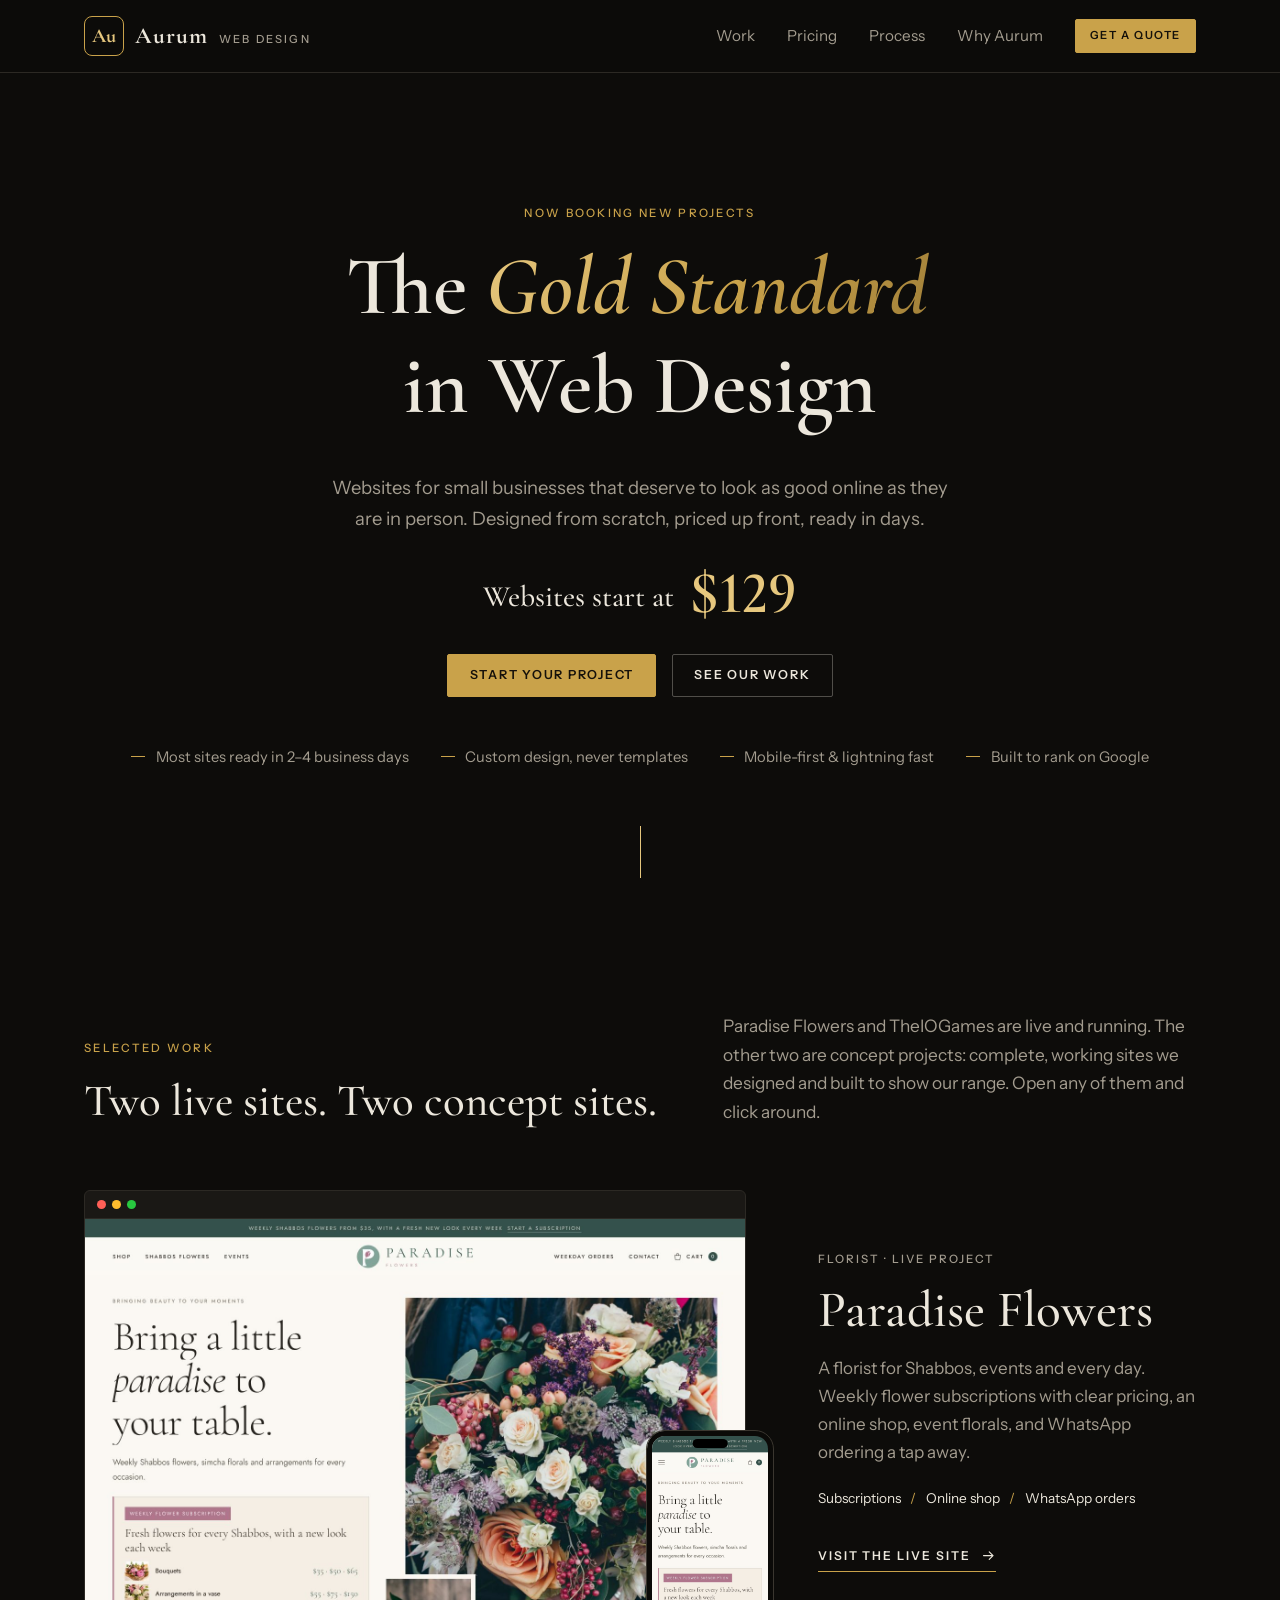
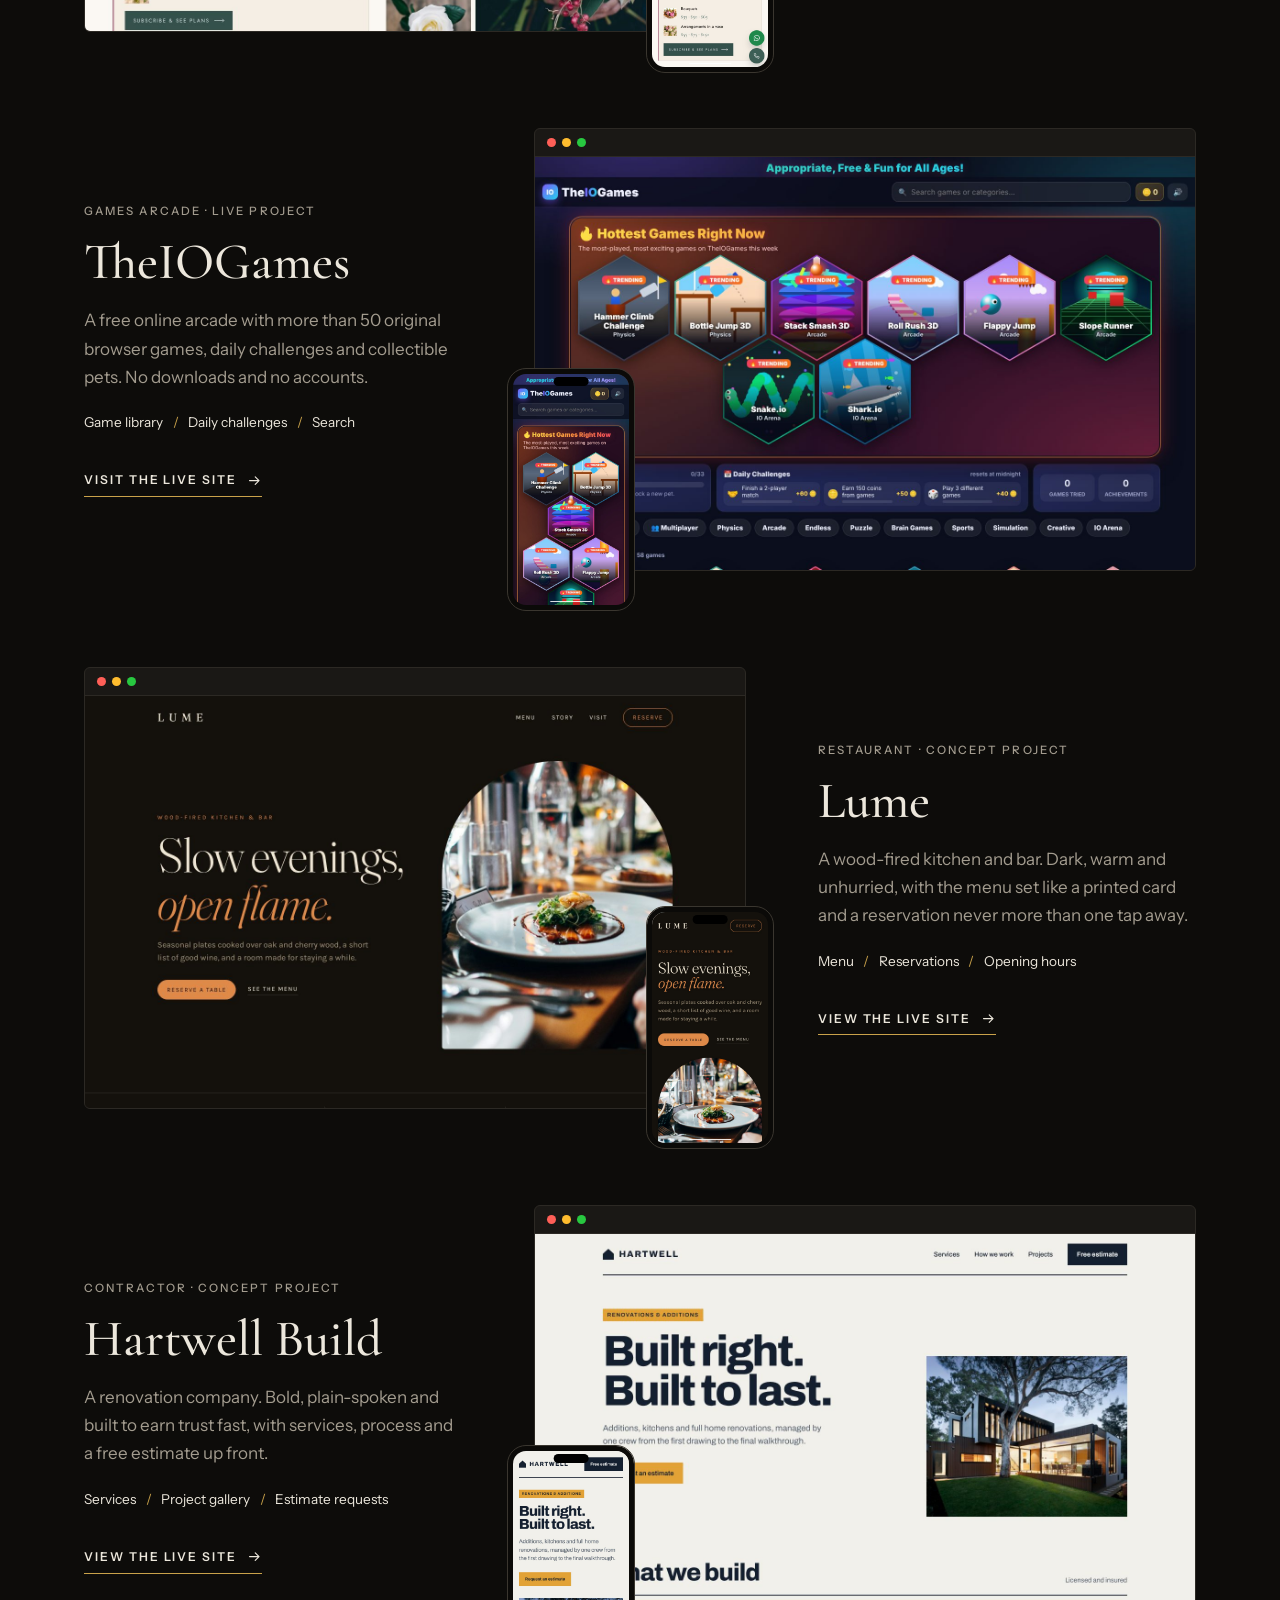
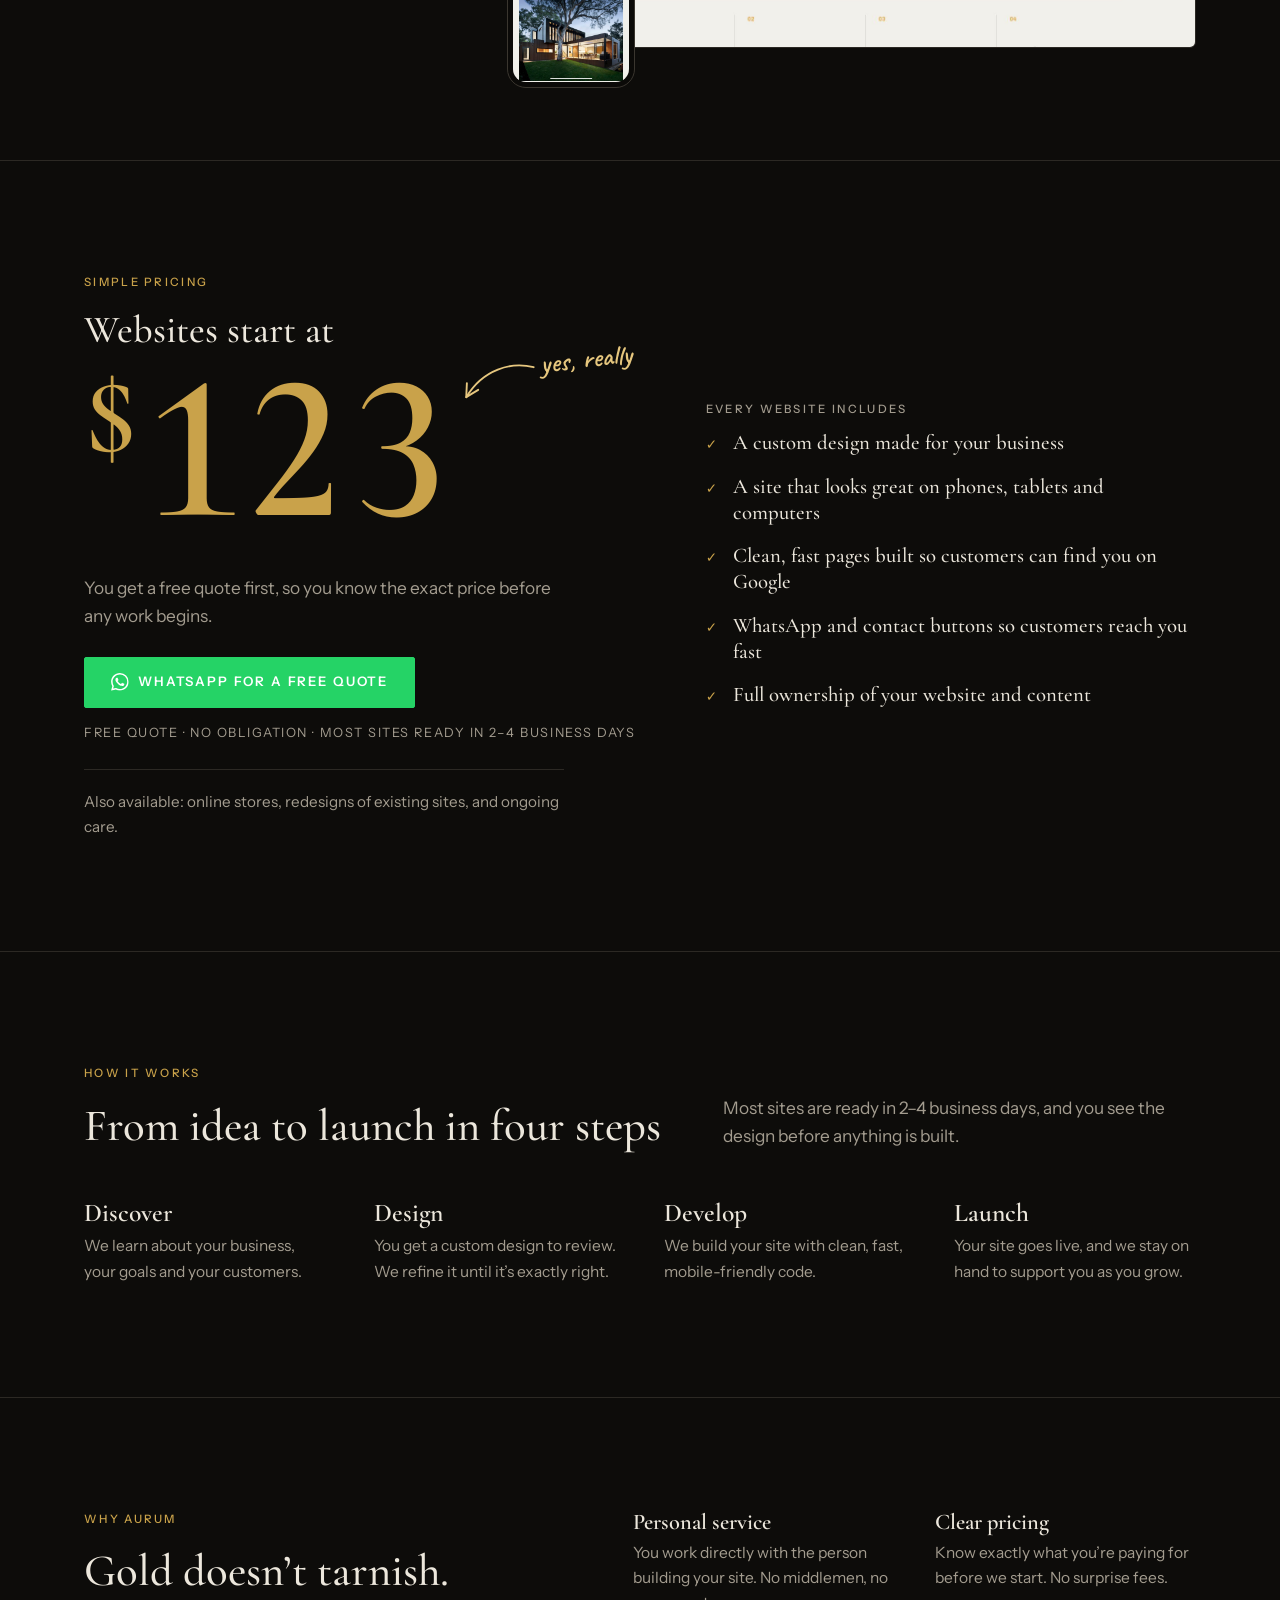
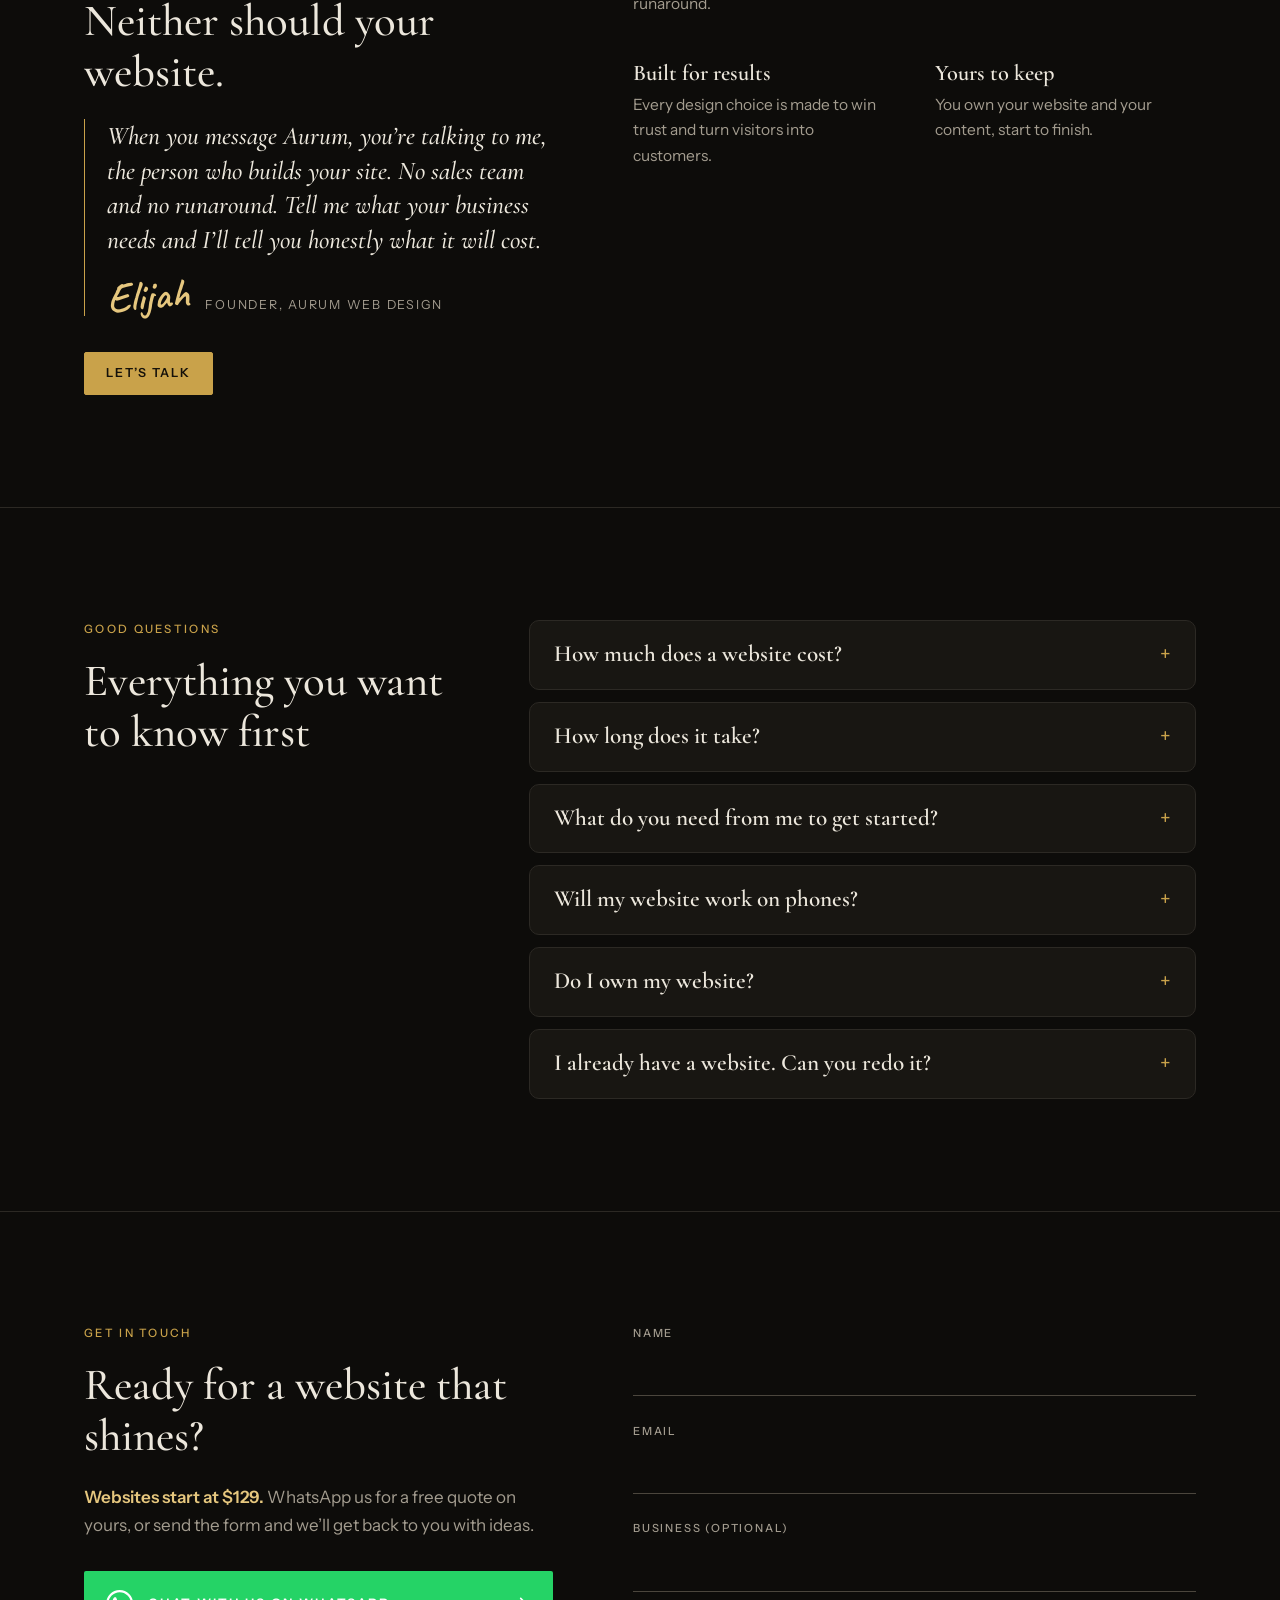
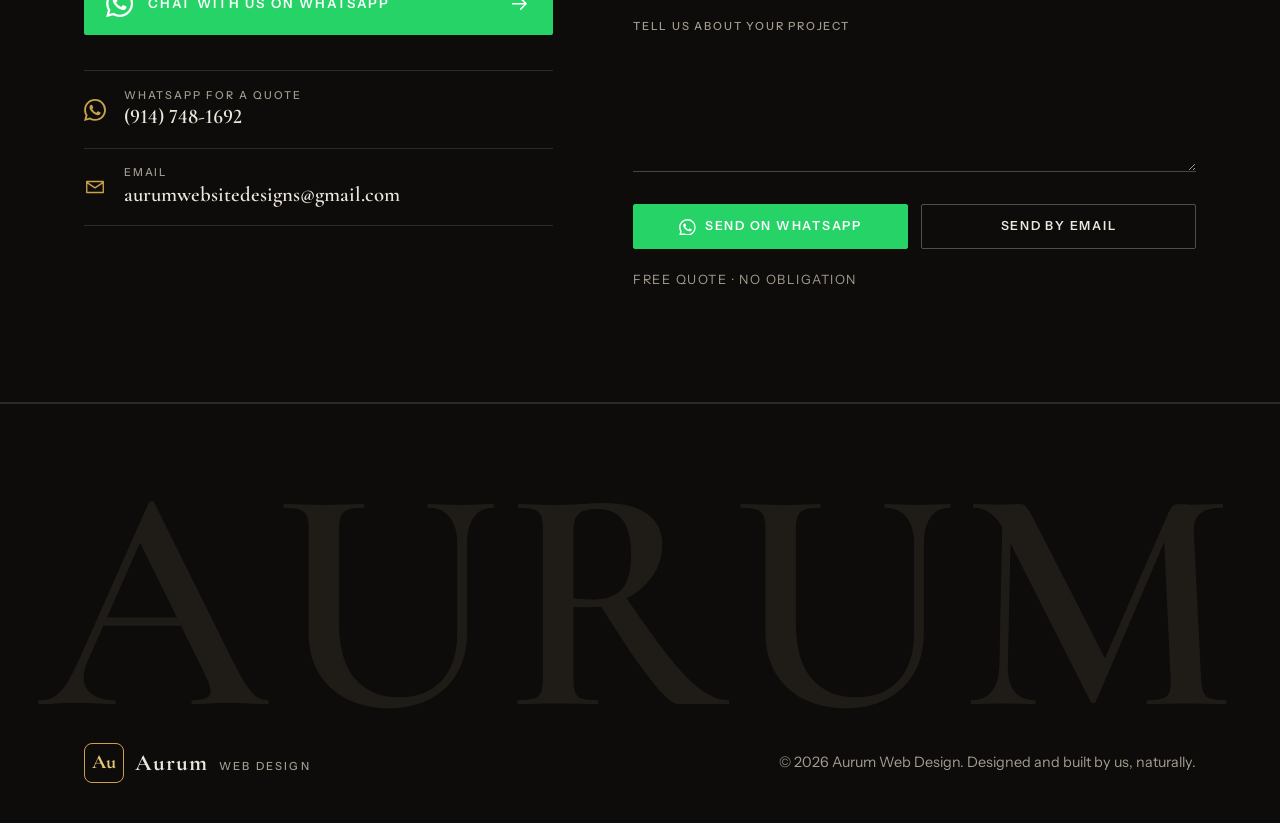
==== commit b6e7335d: "Feature Paradise Flowers as the first live project Paradise Flowers replaces the Fern & Bloom concep" ====
--- a/index.html
+++ b/index.html
@@ -49,7 +49,7 @@
   <link rel="preconnect" href="https://fonts.googleapis.com">
   <link rel="preconnect" href="https://fonts.gstatic.com" crossorigin>
   <link href="https://fonts.googleapis.com/css2?family=Cormorant+Garamond:ital,wght@0,500;0,600;0,700;1,500;1,600&family=Instrument+Sans:wght@400;500;600&family=Caveat:wght@500;600&display=swap" rel="stylesheet">
-  <link rel="stylesheet" href="styles.css?v=17">
+  <link rel="stylesheet" href="styles.css?v=18">
 </head>
 <body>
   <svg width="0" height="0" style="position:absolute" aria-hidden="true">
@@ -116,10 +116,23 @@
         <div class="sec-head">
           <div>
             <p class="eyebrow" data-reveal>Selected Work</p>
-            <h2 data-split>One live product. Three concept sites.</h2>
-          </div>
-          <p class="section-lead" data-reveal>TheIOGames is live and running. The other three are concept projects: complete, working sites we designed and built to show our range. Open any of them and click around.</p>
-        </div>
+            <h2 data-split>Two live sites. Two concept sites.</h2>
+          </div>
+          <p class="section-lead" data-reveal>Paradise Flowers and TheIOGames are live and running. The other two are concept projects: complete, working sites we designed and built to show our range. Open any of them and click around.</p>
+        </div>
+        <article class="project" data-reveal>
+          <a class="project-media" href="https://theparadiseflowers.com" target="_blank" rel="noopener" aria-label="Open the Paradise Flowers website">
+            <span class="frame"><span class="frame-bar"><i></i><i></i><i></i></span><img src="work/shots/paradiseflowers-desktop.jpg" alt="Homepage of the Paradise Flowers website" width="1440" height="900" loading="lazy"></span>
+            <span class="frame-phone"><img src="work/shots/paradiseflowers-mobile.jpg" alt="" width="780" height="1560" loading="lazy"></span>
+          </a>
+          <div class="project-info">
+            <p class="project-meta">Florist &middot; Live project</p>
+            <h3>Paradise Flowers</h3>
+            <p>A florist for Shabbos, events and every day. Weekly flower subscriptions with clear pricing, an online shop, event florals, and WhatsApp ordering a tap away.</p>
+            <ul class="project-tags"><li>Subscriptions</li><li>Online shop</li><li>WhatsApp orders</li></ul>
+            <a class="link-arrow" href="https://theparadiseflowers.com" target="_blank" rel="noopener">Visit the live site<svg viewBox="0 0 24 24" aria-hidden="true"><path d="M4 12h15M13 6l6 6-6 6"/></svg></a>
+          </div>
+        </article>
         <article class="project" data-reveal>
           <a class="project-media" href="https://theiogames.com" target="_blank" rel="noopener" aria-label="Open the TheIOGames website">
             <span class="frame"><span class="frame-bar"><i></i><i></i><i></i></span><img src="work/shots/theiogames-desktop.jpg" alt="Homepage of the TheIOGames website" width="1440" height="900" loading="lazy"></span>
@@ -157,19 +170,6 @@
             <p>A renovation company. Bold, plain-spoken and built to earn trust fast, with services, process and a free estimate up front.</p>
             <ul class="project-tags"><li>Services</li><li>Project gallery</li><li>Estimate requests</li></ul>
             <a class="link-arrow" href="work/hartwell/">View the live site<svg viewBox="0 0 24 24" aria-hidden="true"><path d="M4 12h15M13 6l6 6-6 6"/></svg></a>
-          </div>
-        </article>
-        <article class="project" data-reveal>
-          <a class="project-media" href="work/fern-and-bloom/" aria-label="Open the Fern &amp; Bloom website">
-            <span class="frame"><span class="frame-bar"><i></i><i></i><i></i></span><img src="work/shots/fern-and-bloom-desktop.jpg" alt="Homepage of the Fern &amp; Bloom website" width="1440" height="900" loading="lazy"></span>
-            <span class="frame-phone"><img src="work/shots/fern-and-bloom-mobile.jpg" alt="" width="780" height="1560" loading="lazy"></span>
-          </a>
-          <div class="project-info">
-            <p class="project-meta">Local shop &middot; Concept project</p>
-            <h3>Fern &amp; Bloom</h3>
-            <p>A neighbourhood florist. Soft, light and friendly, with this week&rsquo;s bouquets, delivery details and how to find the shop.</p>
-            <ul class="project-tags"><li>Shop</li><li>Delivery</li><li>Visit us</li></ul>
-            <a class="link-arrow" href="work/fern-and-bloom/">View the live site<svg viewBox="0 0 24 24" aria-hidden="true"><path d="M4 12h15M13 6l6 6-6 6"/></svg></a>
           </div>
         </article>
       </div>
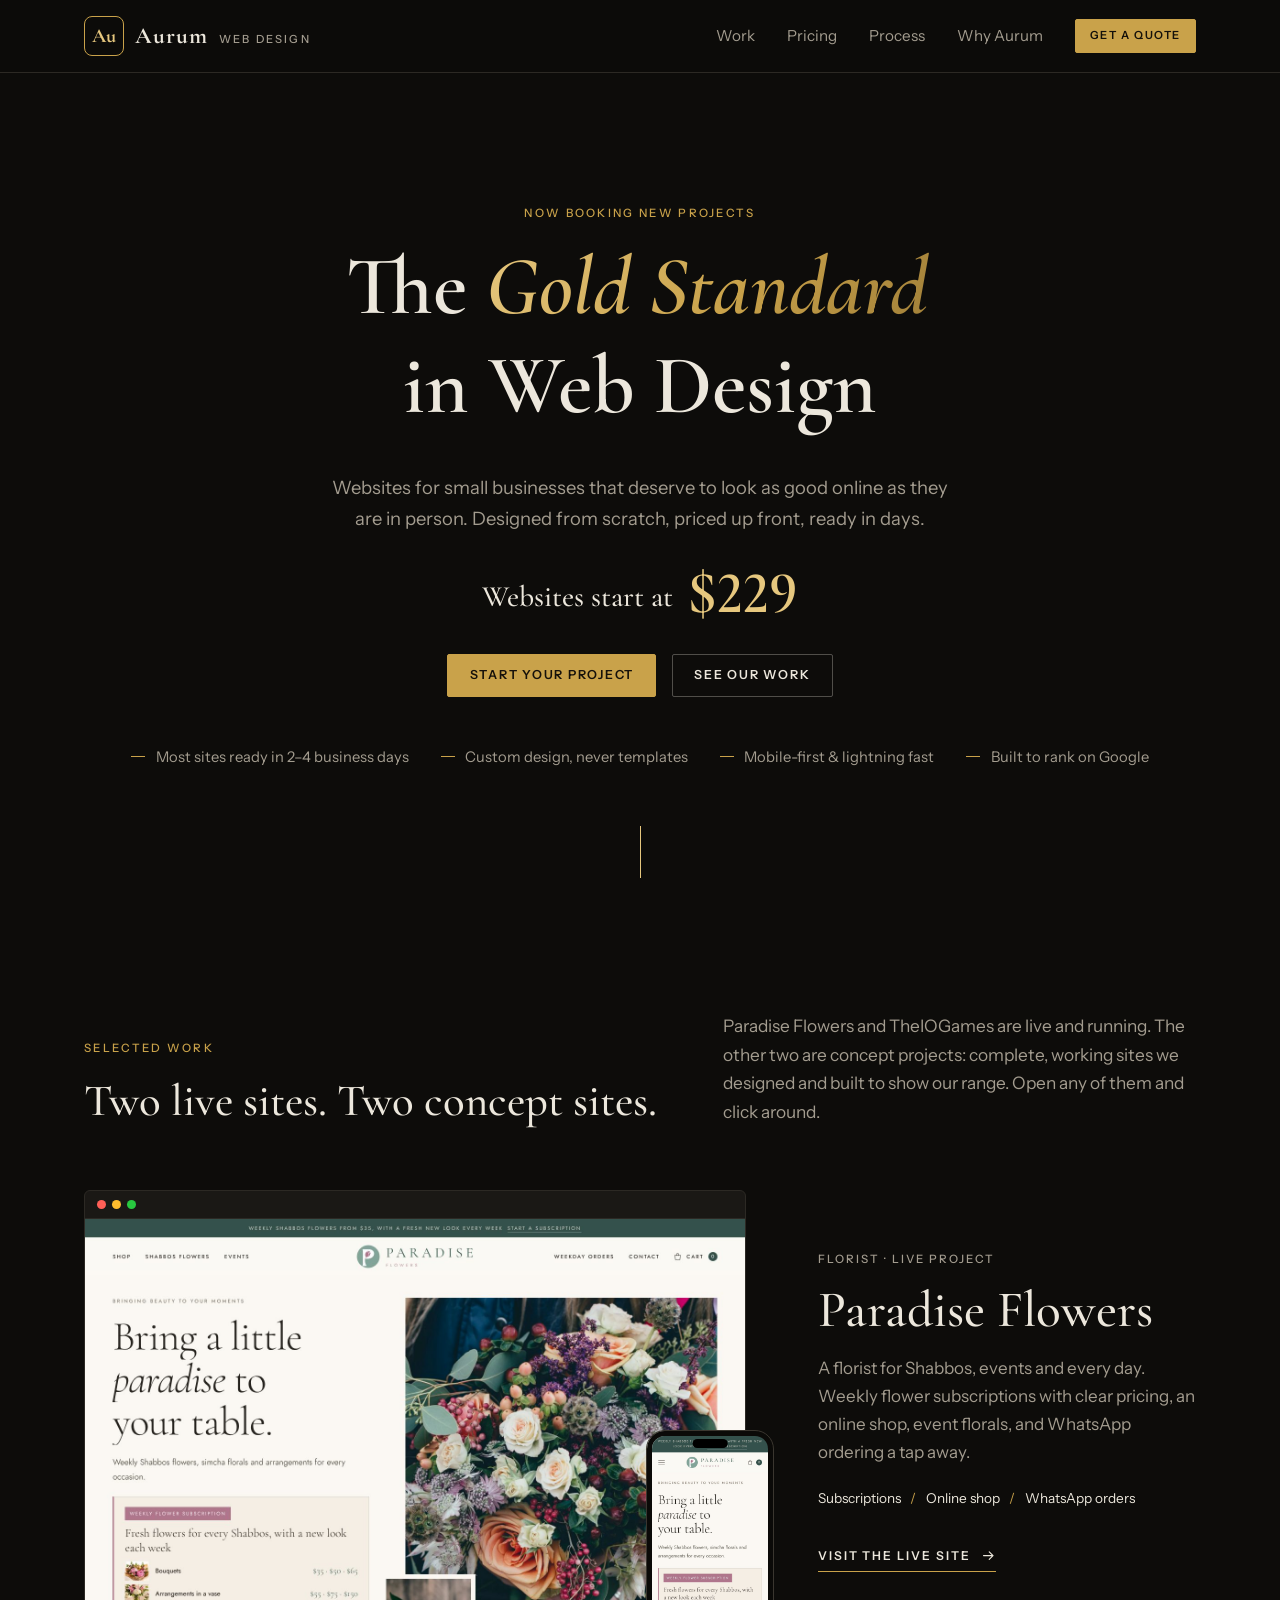
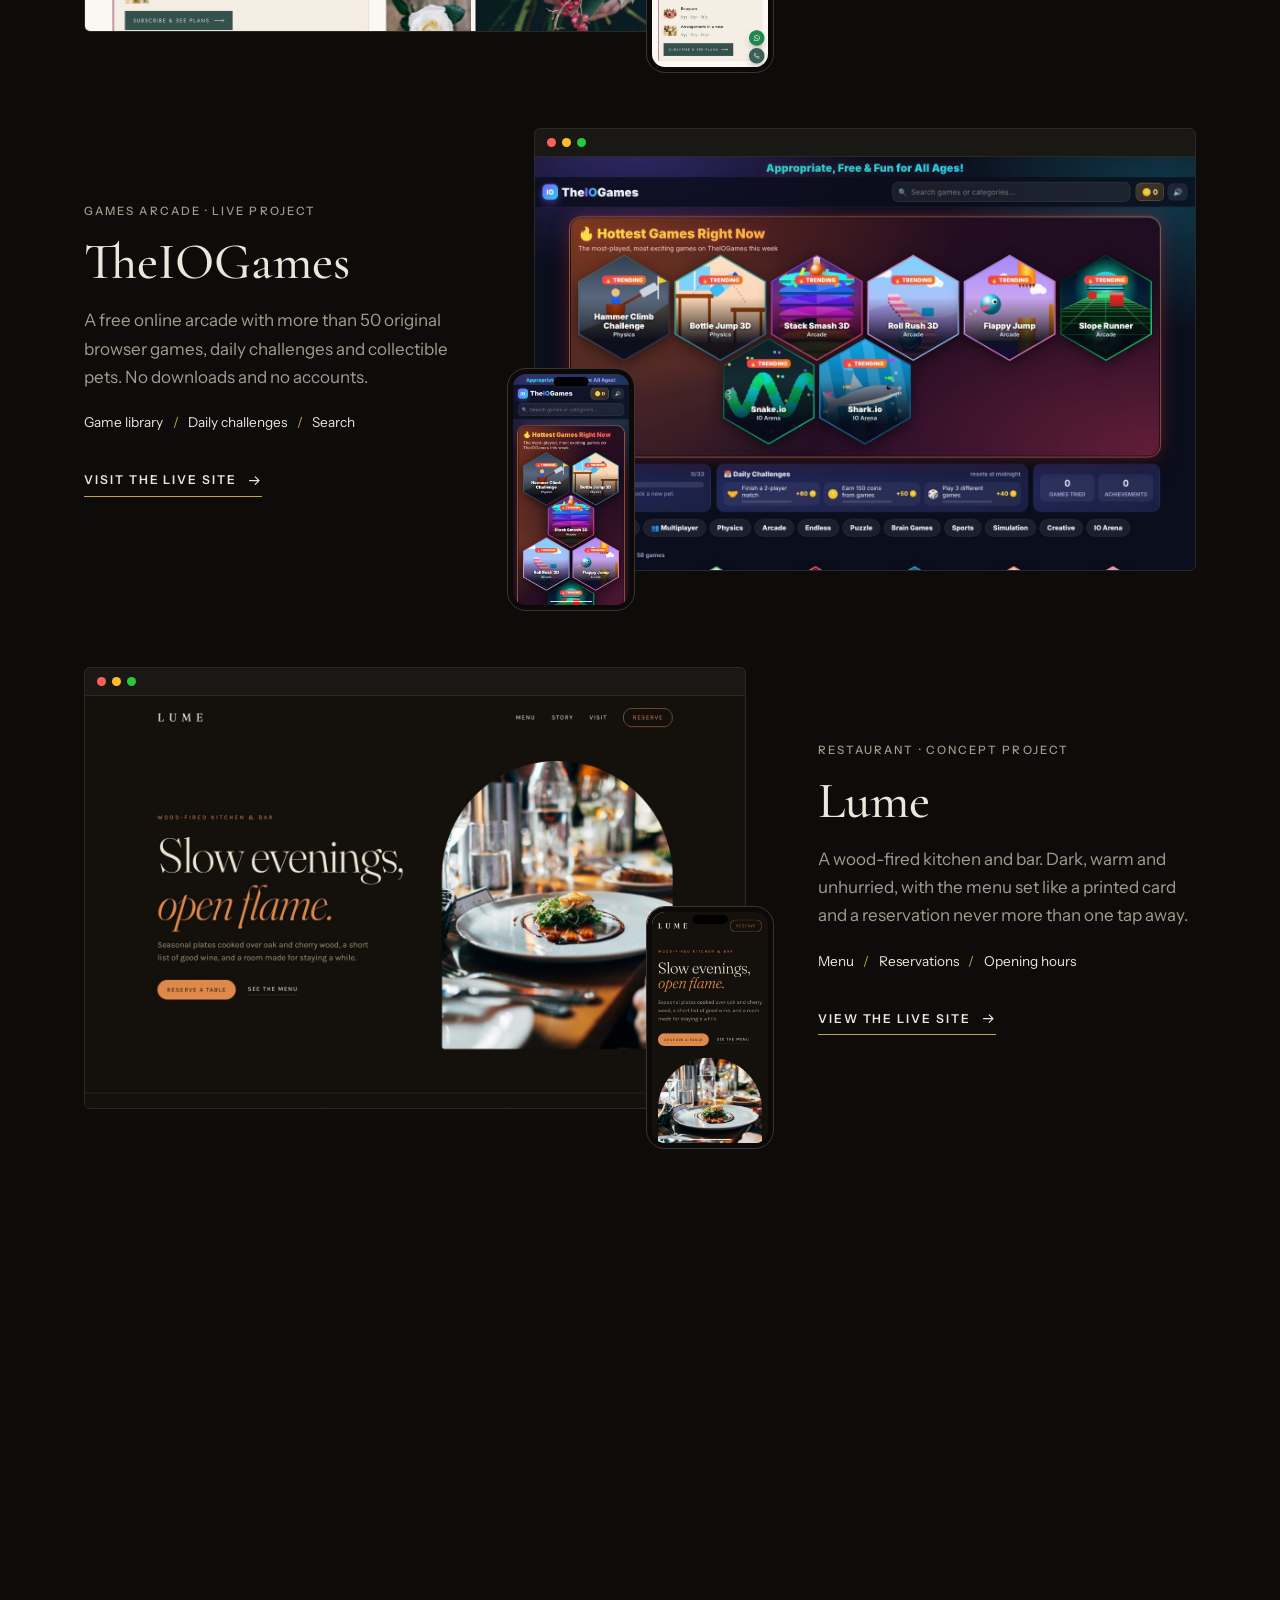
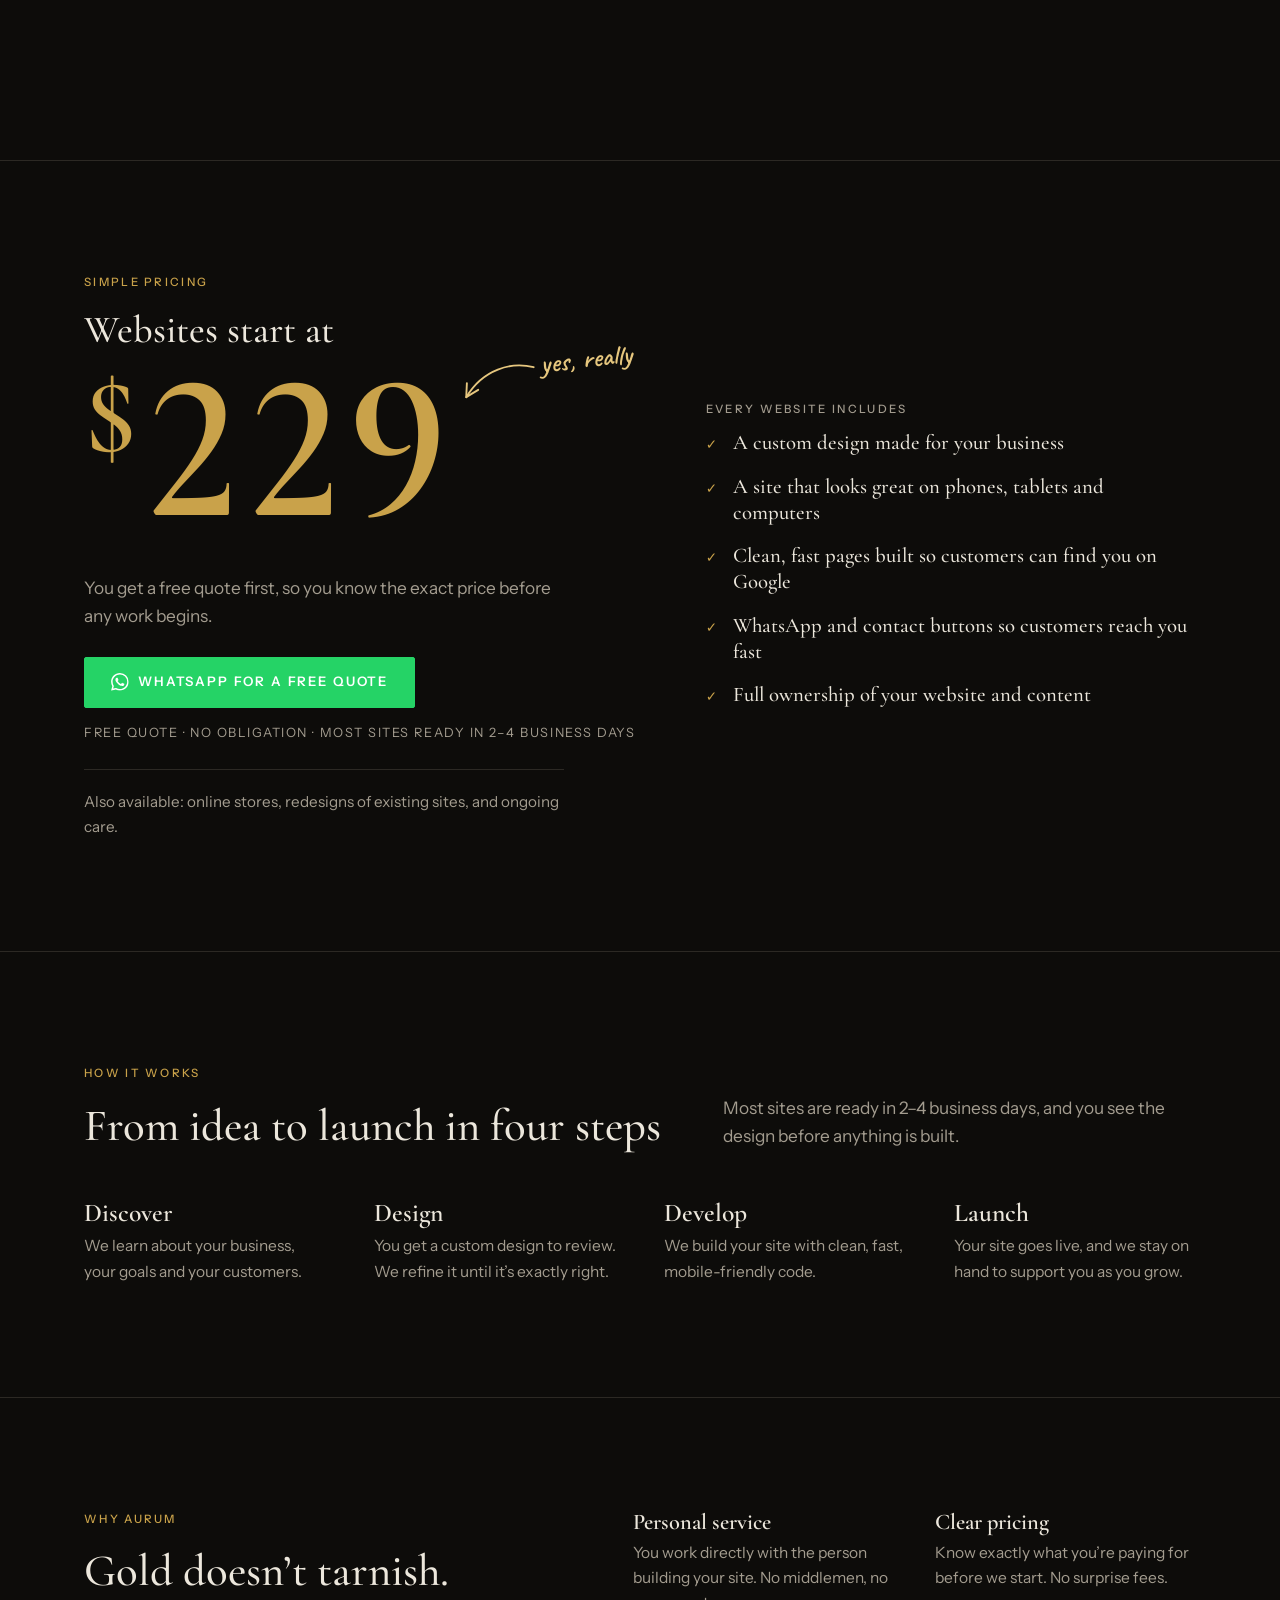
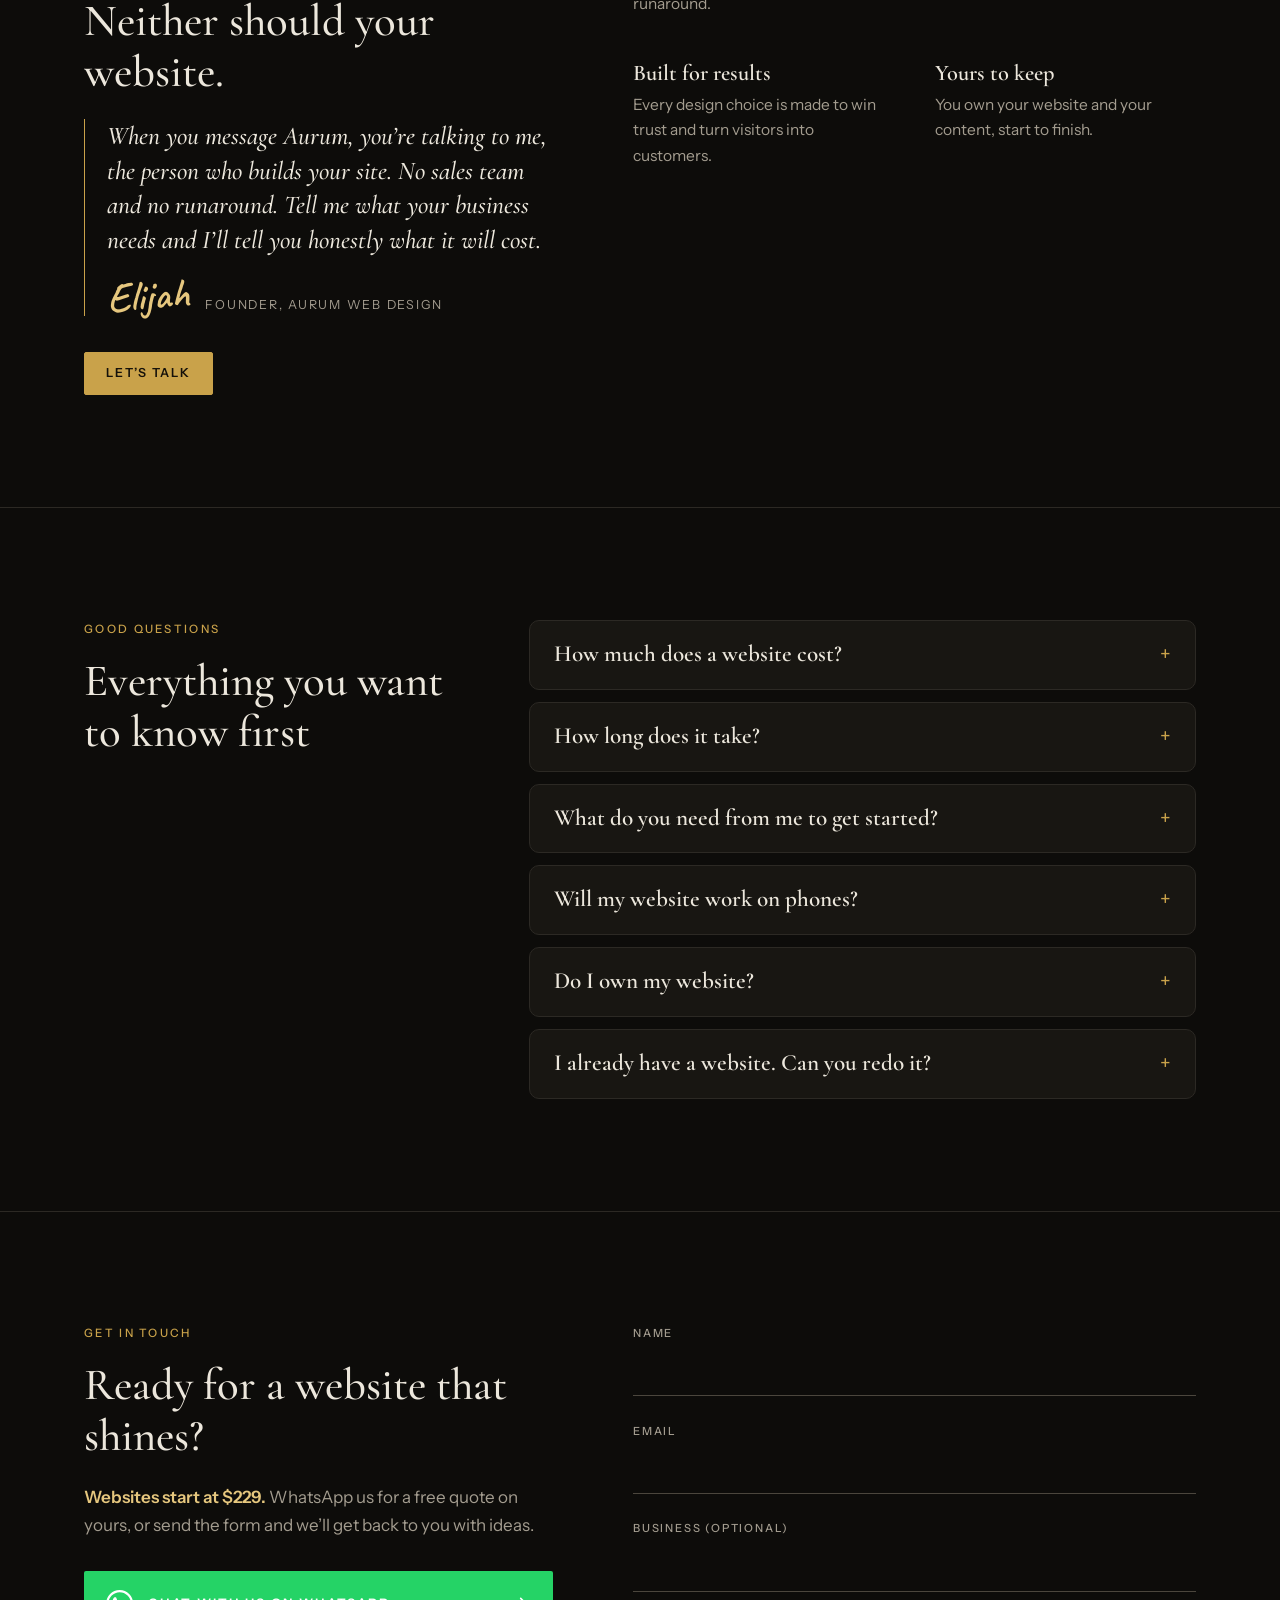
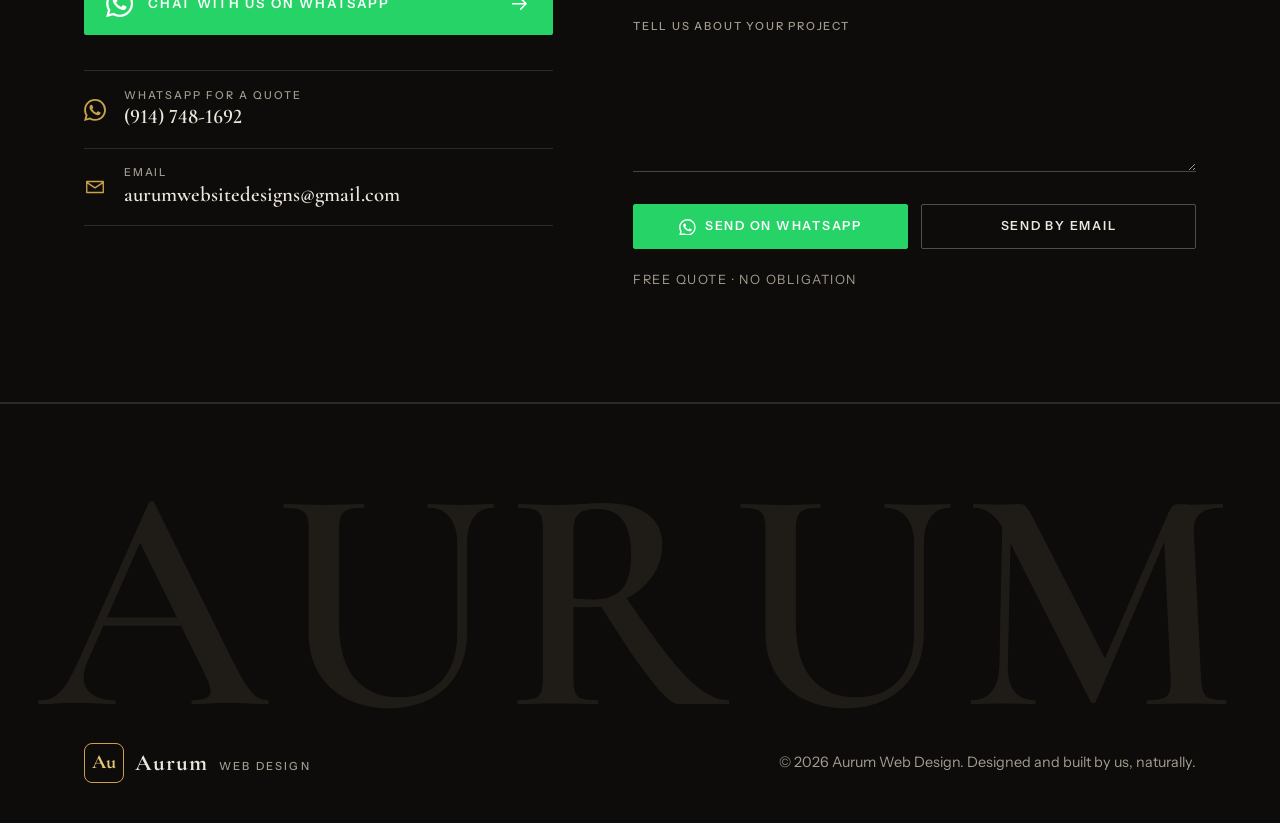
==== commit 5846ba91: "Change starting price to $229 Co-Authored-By: Claude Opus 5.5 <noreply@anthropic.com> Claude-Session" ====
--- a/index.html
+++ b/index.html
@@ -4,7 +4,7 @@
   <meta charset="utf-8">
   <meta name="viewport" content="width=device-width, initial-scale=1">
   <title>Aurum Web Design | The Gold Standard in Web Design</title>
-  <meta name="description" content="Aurum Web Design builds fast, beautiful, custom websites that turn visitors into customers. Websites start at $129.">
+  <meta name="description" content="Aurum Web Design builds fast, beautiful, custom websites that turn visitors into customers. Websites start at $229.">
   <link rel="canonical" href="https://aurumwebdesign.com/">
 
   <!-- Social sharing previews (WhatsApp, Facebook, iMessage, LinkedIn, etc.) -->
@@ -13,20 +13,20 @@
   <meta property="og:locale" content="en_US">
   <meta property="og:url" content="https://aurumwebdesign.com/">
   <meta property="og:title" content="Aurum Web Design | The Gold Standard in Web Design">
-  <meta property="og:description" content="Custom websites for small businesses, ready in days. Websites start at $129, with a free quote first.">
+  <meta property="og:description" content="Custom websites for small businesses, ready in days. Websites start at $229, with a free quote first.">
   <meta property="og:image" content="https://aurumwebdesign.com/og-ad.jpg">
   <meta property="og:image:secure_url" content="https://aurumwebdesign.com/og-ad.jpg">
   <meta property="og:image:type" content="image/jpeg">
   <meta property="og:image:width" content="1200">
   <meta property="og:image:height" content="630">
-  <meta property="og:image:alt" content="Aurum Web Design. Modern. Professional. Affordable. Websites starting at $129.">
+  <meta property="og:image:alt" content="Aurum Web Design. Modern. Professional. Affordable. Websites starting at $229.">
 
   <!-- Twitter / X -->
   <meta name="twitter:card" content="summary_large_image">
   <meta name="twitter:title" content="Aurum Web Design | The Gold Standard in Web Design">
-  <meta name="twitter:description" content="Custom websites for small businesses, ready in days. Websites start at $129, with a free quote first.">
+  <meta name="twitter:description" content="Custom websites for small businesses, ready in days. Websites start at $229, with a free quote first.">
   <meta name="twitter:image" content="https://aurumwebdesign.com/og-ad.jpg">
-  <meta name="twitter:image:alt" content="Aurum Web Design. Modern. Professional. Affordable. Websites starting at $129.">
+  <meta name="twitter:image:alt" content="Aurum Web Design. Modern. Professional. Affordable. Websites starting at $229.">
   <meta name="theme-color" content="#0b0b0d">
   <link rel="icon" href="favicon.svg" type="image/svg+xml">
   <script>
@@ -96,7 +96,7 @@
           <span class="line"><span class="line-in">in Web Design</span></span>
         </h1>
         <p class="lead">Websites for small businesses that deserve to look as good online as they are in person. Designed from scratch, priced up front, ready in days.</p>
-        <p class="hero-price">Websites start at <strong>$129</strong></p>
+        <p class="hero-price">Websites start at <strong>$229</strong></p>
         <div class="hero-actions">
           <a href="#contact" class="btn">Start Your Project</a>
           <a href="#work" class="btn btn-ghost">See Our Work</a>
@@ -181,7 +181,7 @@
           <p class="eyebrow">Simple Pricing</p>
           <p class="offer-from">Websites start at</p>
           <div class="offer-amount-wrap">
-            <p class="offer-amount"><span class="cur">$</span><span data-count="129">129</span></p>
+            <p class="offer-amount"><span class="cur">$</span><span data-count="229">229</span></p>
             <span class="scribble" aria-hidden="true">
               <svg viewBox="0 0 200 80"><path pathLength="1" d="M84 28C60 22 30 30 12 60"/><path pathLength="1" d="M12.7 45L12 60l12.8-7.8"/><text x="92" y="34" transform="rotate(-6 92 34)">yes, really</text></svg>
             </span>
@@ -263,7 +263,7 @@
         <div class="faq-list" data-stagger>
           <details class="faq-item" data-reveal>
             <summary>How much does a website cost?</summary>
-            <div class="faq-a"><p>Websites start at $129. The final price depends on how many pages and features you need. Message us on WhatsApp and you&rsquo;ll get a free quote before any work begins.</p></div>
+            <div class="faq-a"><p>Websites start at $229. The final price depends on how many pages and features you need. Message us on WhatsApp and you&rsquo;ll get a free quote before any work begins.</p></div>
           </details>
           <details class="faq-item" data-reveal>
             <summary>How long does it take?</summary>
@@ -294,7 +294,7 @@
         <div class="contact-text">
           <p class="eyebrow" data-reveal>Get in Touch</p>
           <h2 data-split>Ready for a website that shines?</h2>
-          <p data-reveal><strong>Websites start at $129.</strong> WhatsApp us for a free quote on yours, or send the form and we&rsquo;ll get back to you with ideas.</p>
+          <p data-reveal><strong>Websites start at $229.</strong> WhatsApp us for a free quote on yours, or send the form and we&rsquo;ll get back to you with ideas.</p>
           <div data-reveal>
             <a class="btn-chat btn-wa" href="https://wa.me/19147481692" target="_blank" rel="noopener">
               <svg class="btn-chat-icon" aria-hidden="true"><use href="#wa"/></svg>
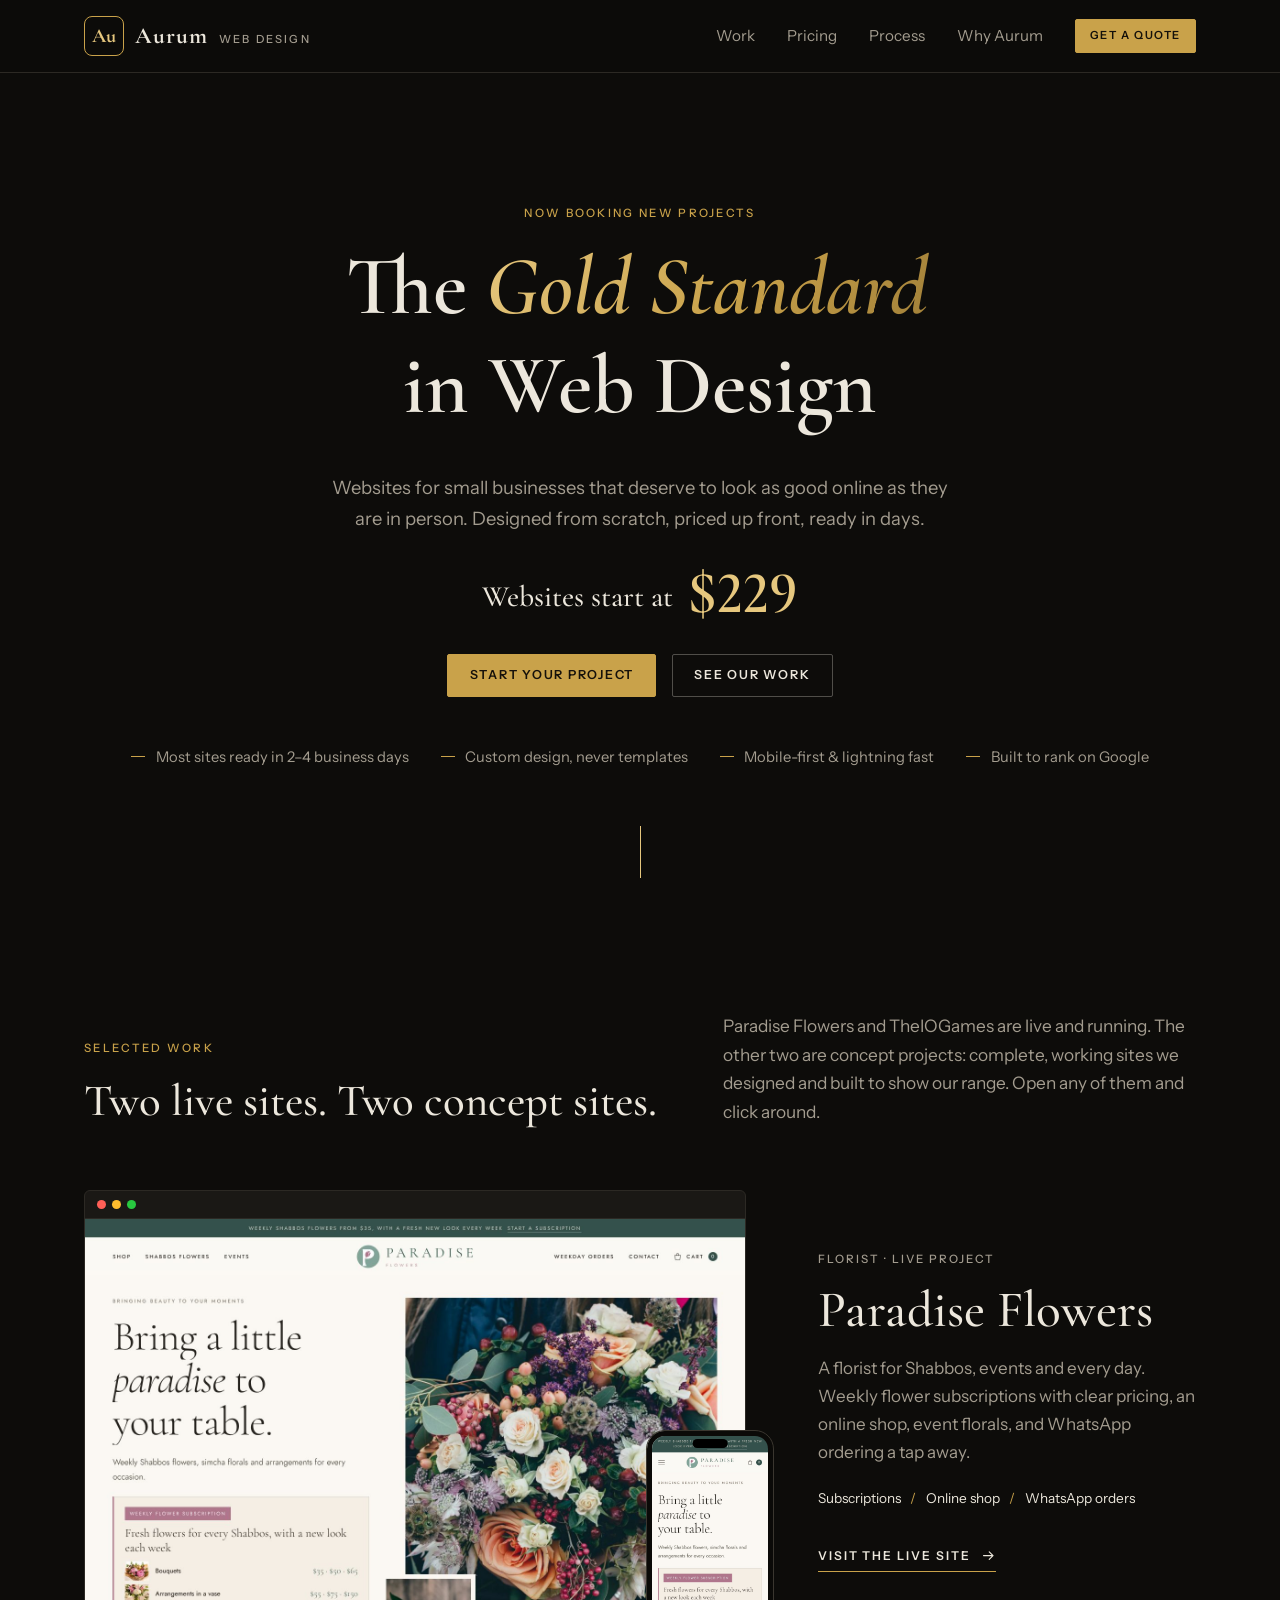
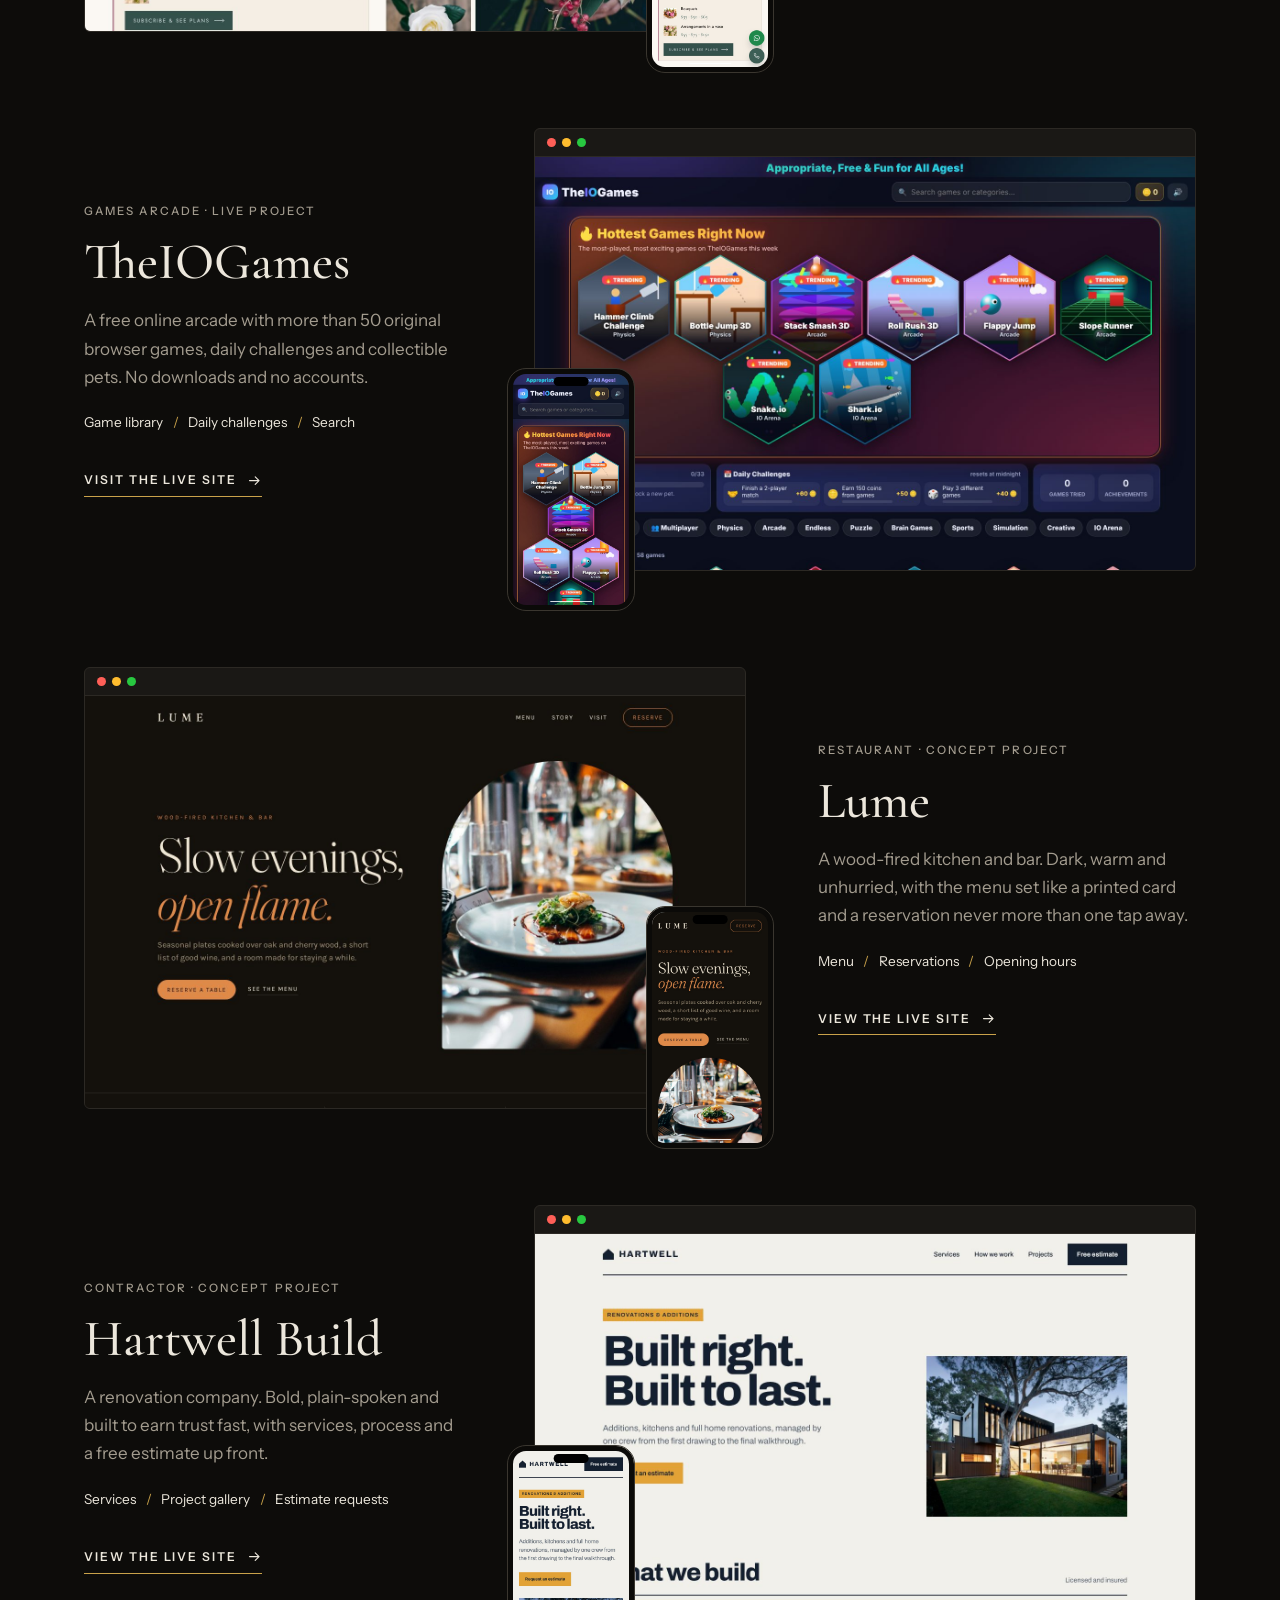
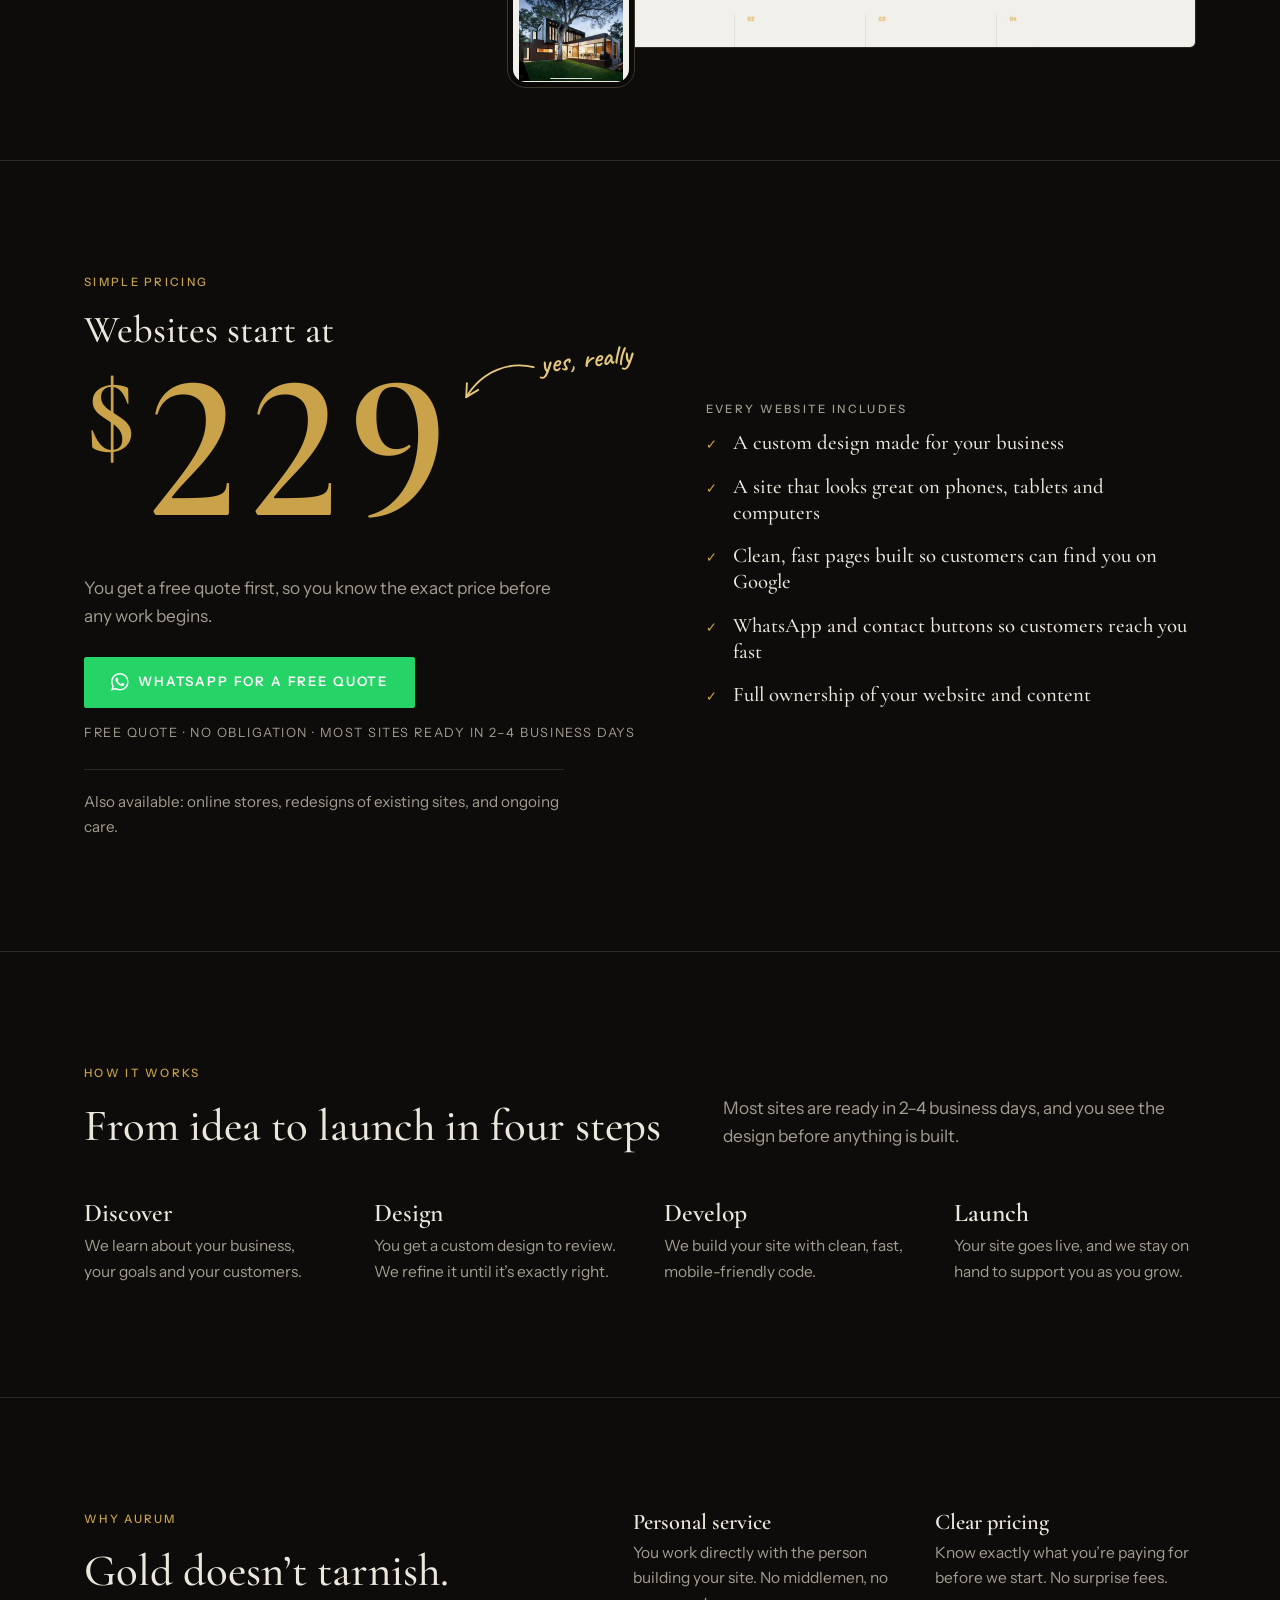
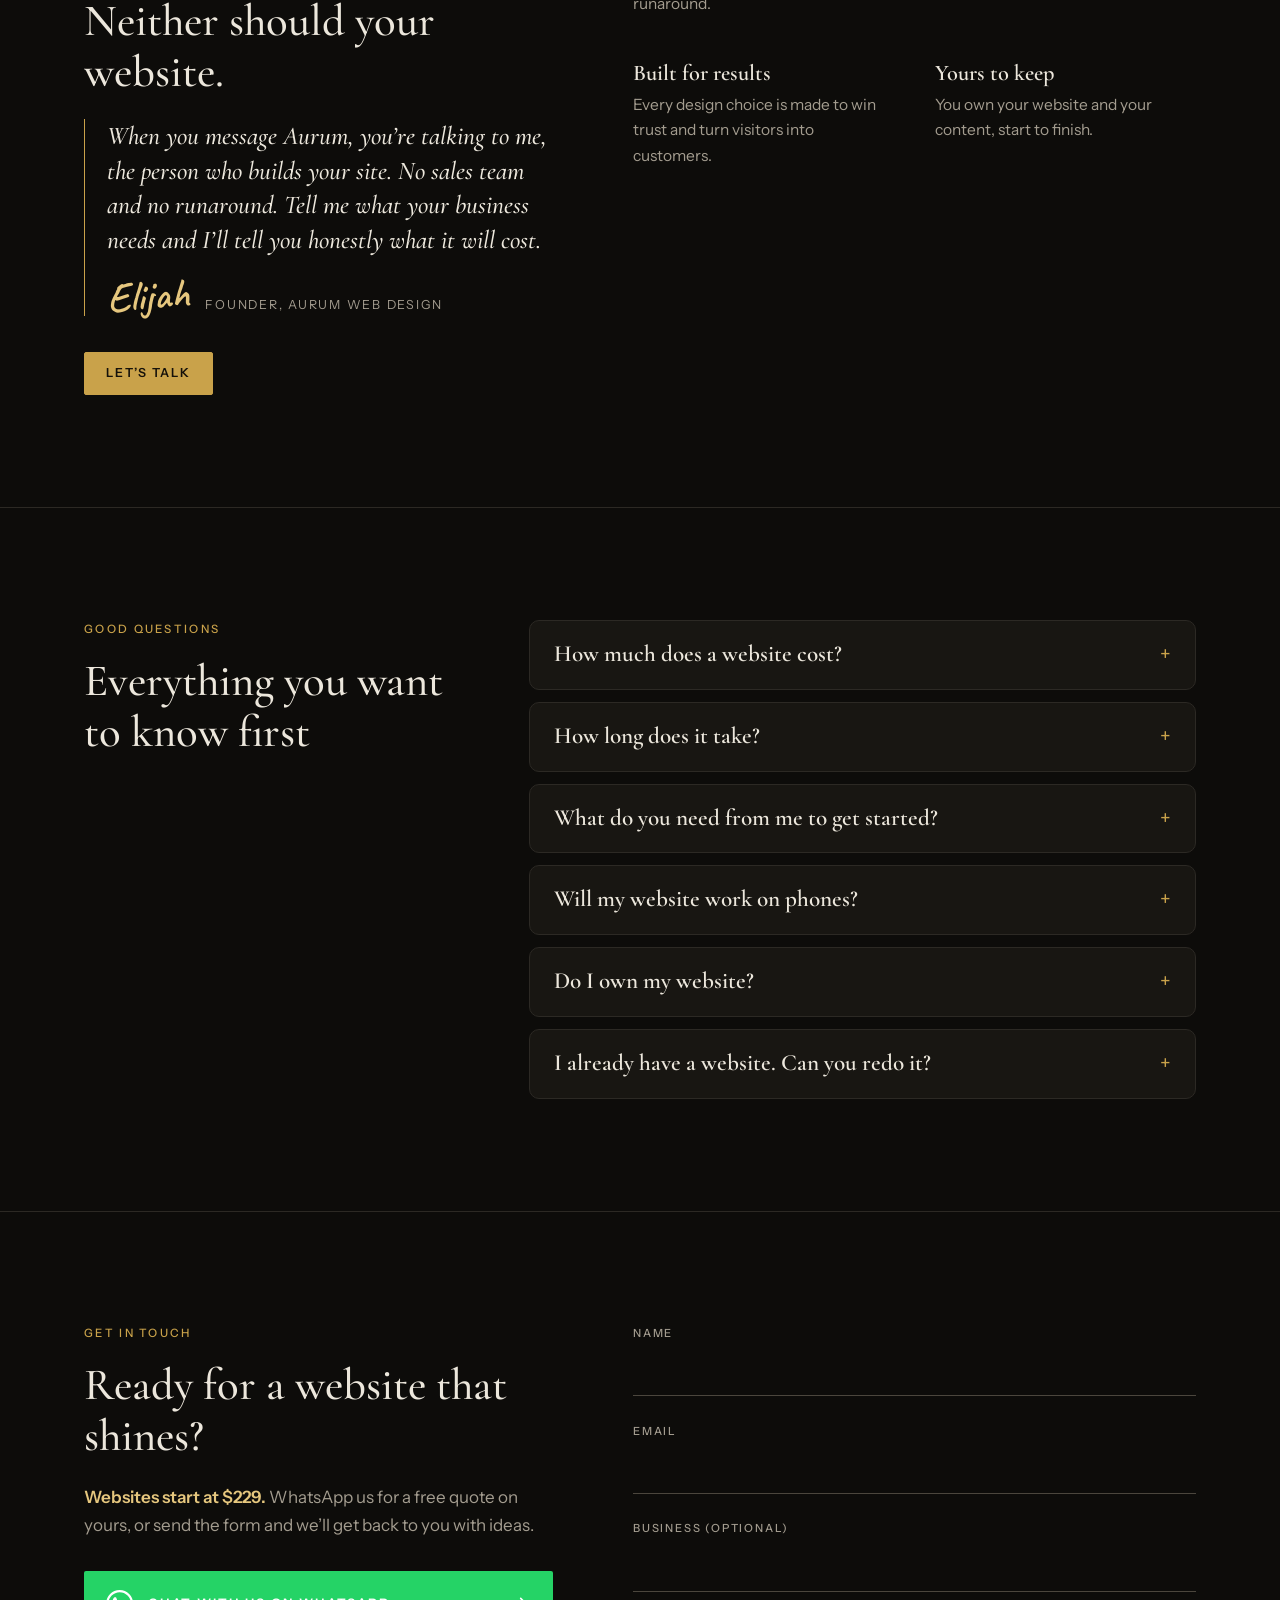
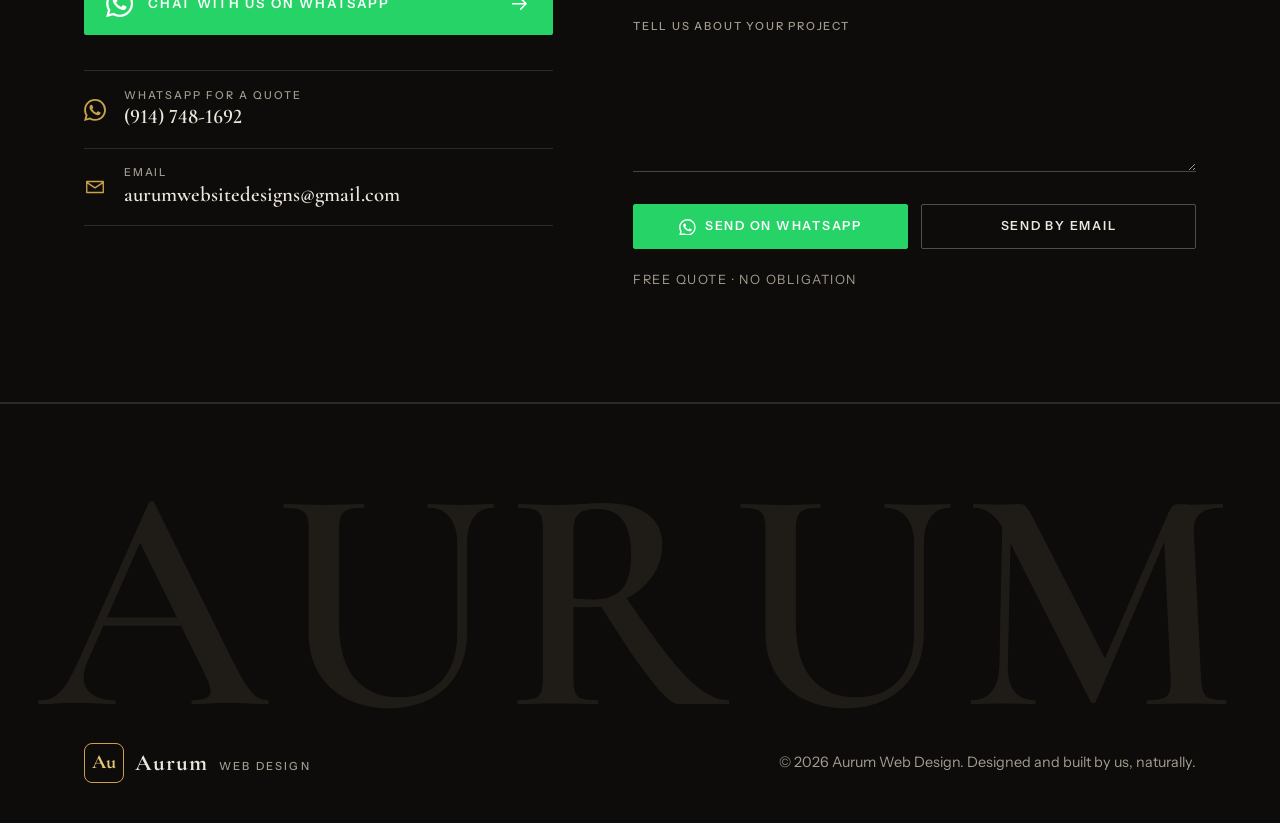
==== commit 1d6c74af: "Update the link-preview image price to $229 Co-Authored-By: Claude Opus 5.5 <noreply@anthropic.com> " ====
--- a/index.html
+++ b/index.html
@@ -14,8 +14,8 @@
   <meta property="og:url" content="https://aurumwebdesign.com/">
   <meta property="og:title" content="Aurum Web Design | The Gold Standard in Web Design">
   <meta property="og:description" content="Custom websites for small businesses, ready in days. Websites start at $229, with a free quote first.">
-  <meta property="og:image" content="https://aurumwebdesign.com/og-ad.jpg">
-  <meta property="og:image:secure_url" content="https://aurumwebdesign.com/og-ad.jpg">
+  <meta property="og:image" content="https://aurumwebdesign.com/og-ad-229.jpg">
+  <meta property="og:image:secure_url" content="https://aurumwebdesign.com/og-ad-229.jpg">
   <meta property="og:image:type" content="image/jpeg">
   <meta property="og:image:width" content="1200">
   <meta property="og:image:height" content="630">
@@ -25,7 +25,7 @@
   <meta name="twitter:card" content="summary_large_image">
   <meta name="twitter:title" content="Aurum Web Design | The Gold Standard in Web Design">
   <meta name="twitter:description" content="Custom websites for small businesses, ready in days. Websites start at $229, with a free quote first.">
-  <meta name="twitter:image" content="https://aurumwebdesign.com/og-ad.jpg">
+  <meta name="twitter:image" content="https://aurumwebdesign.com/og-ad-229.jpg">
   <meta name="twitter:image:alt" content="Aurum Web Design. Modern. Professional. Affordable. Websites starting at $229.">
   <meta name="theme-color" content="#0b0b0d">
   <link rel="icon" href="favicon.svg" type="image/svg+xml">
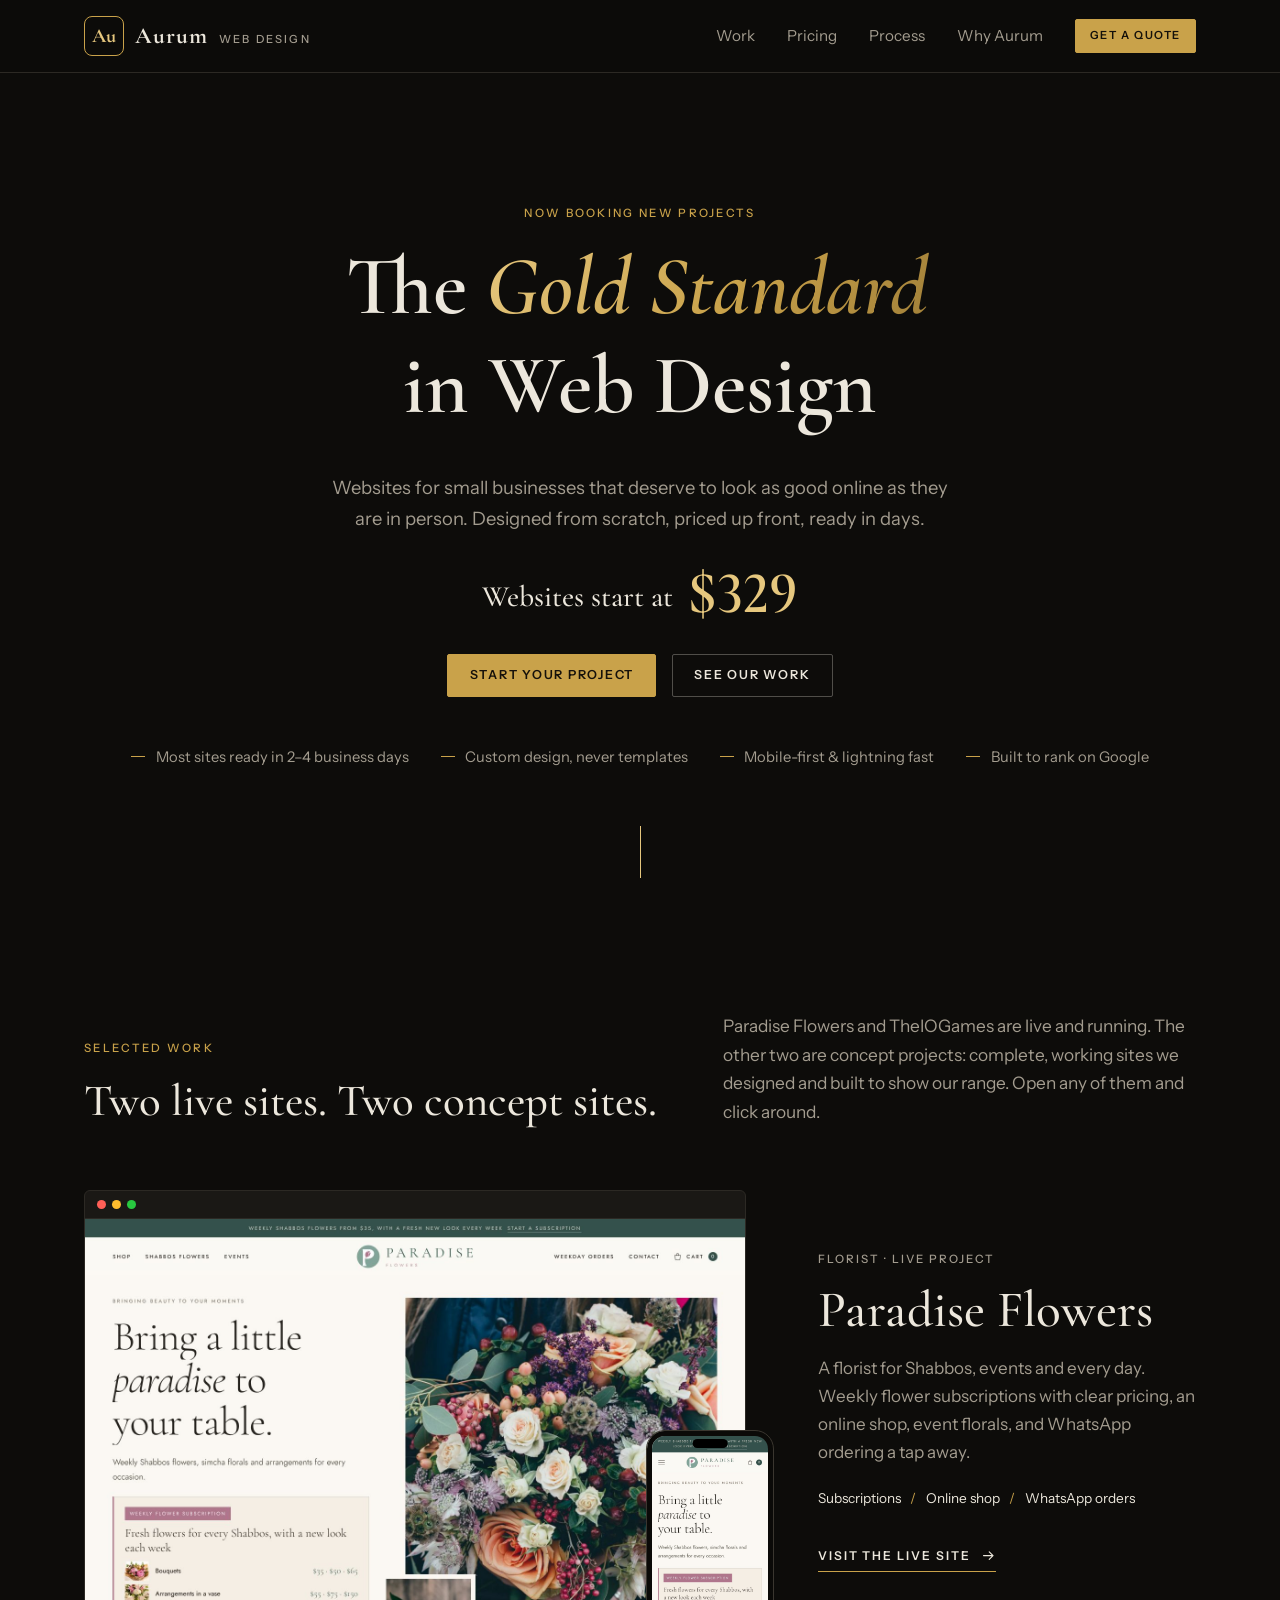
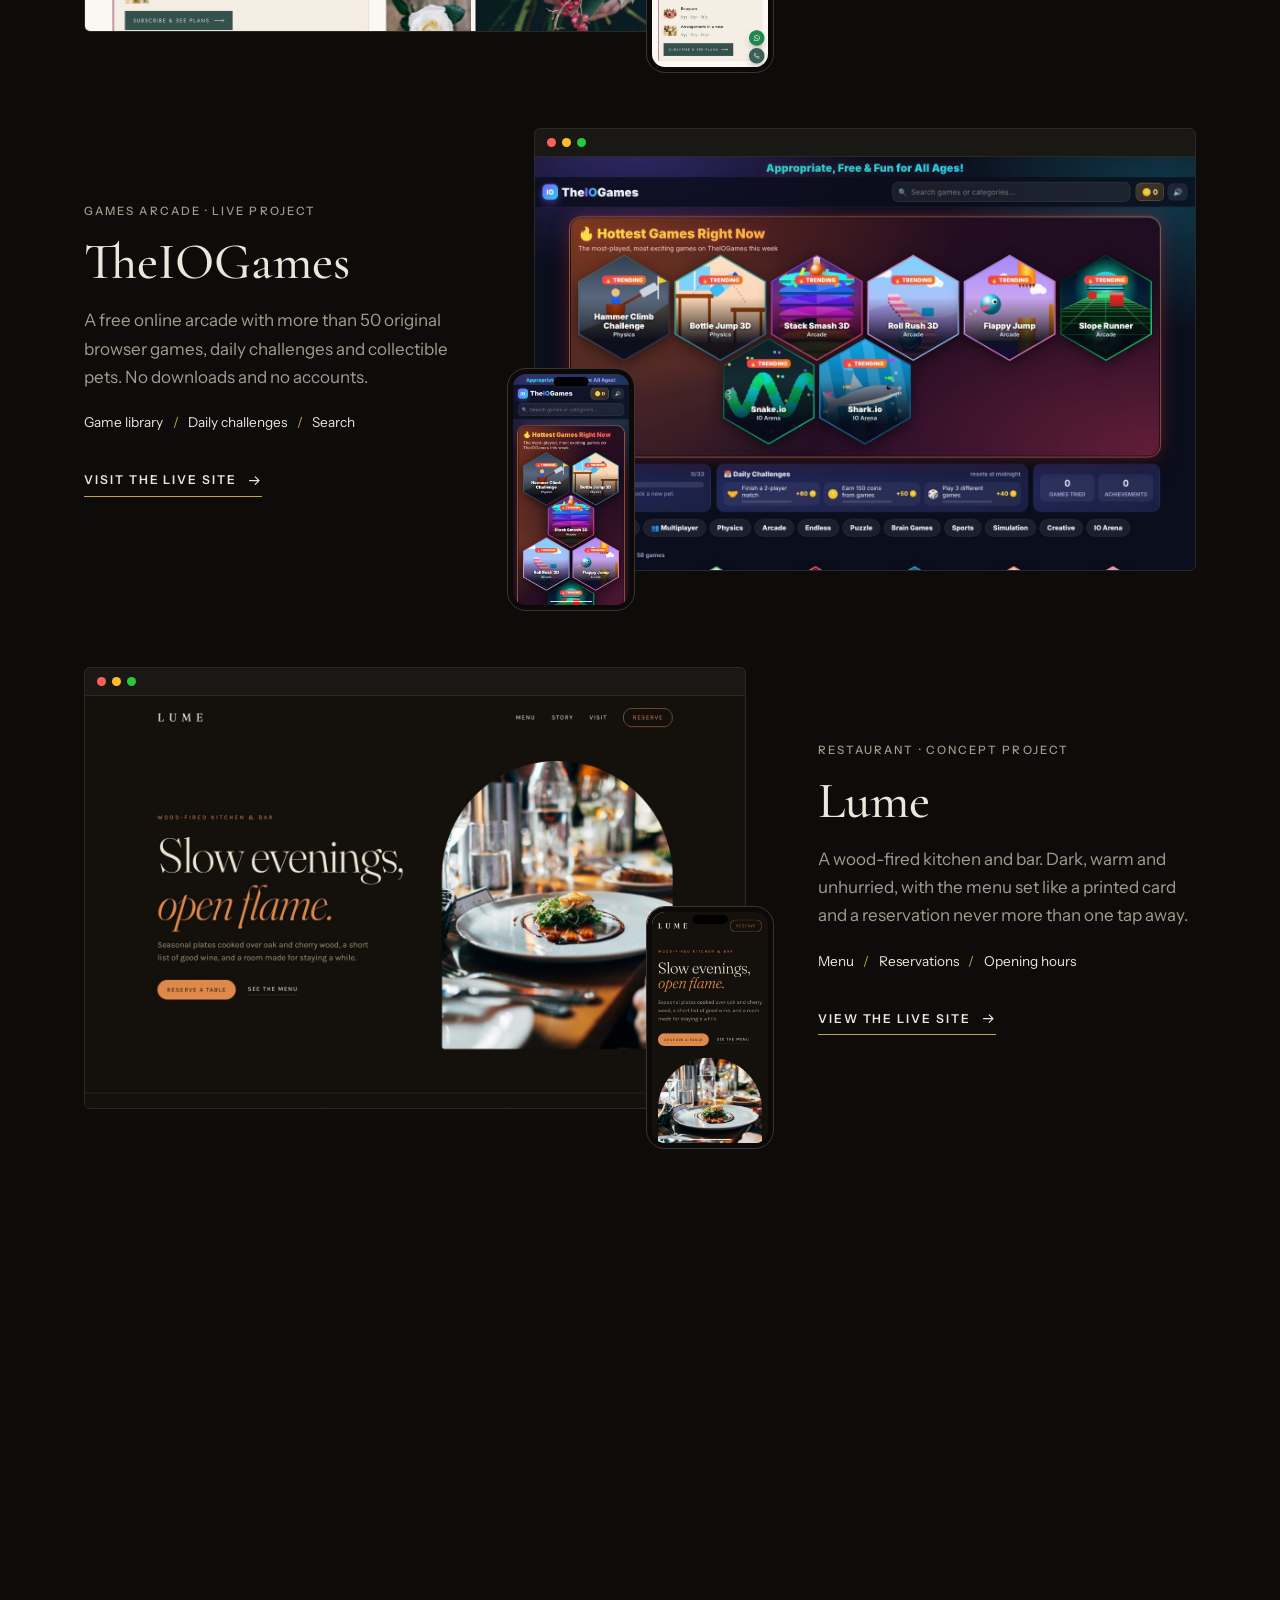
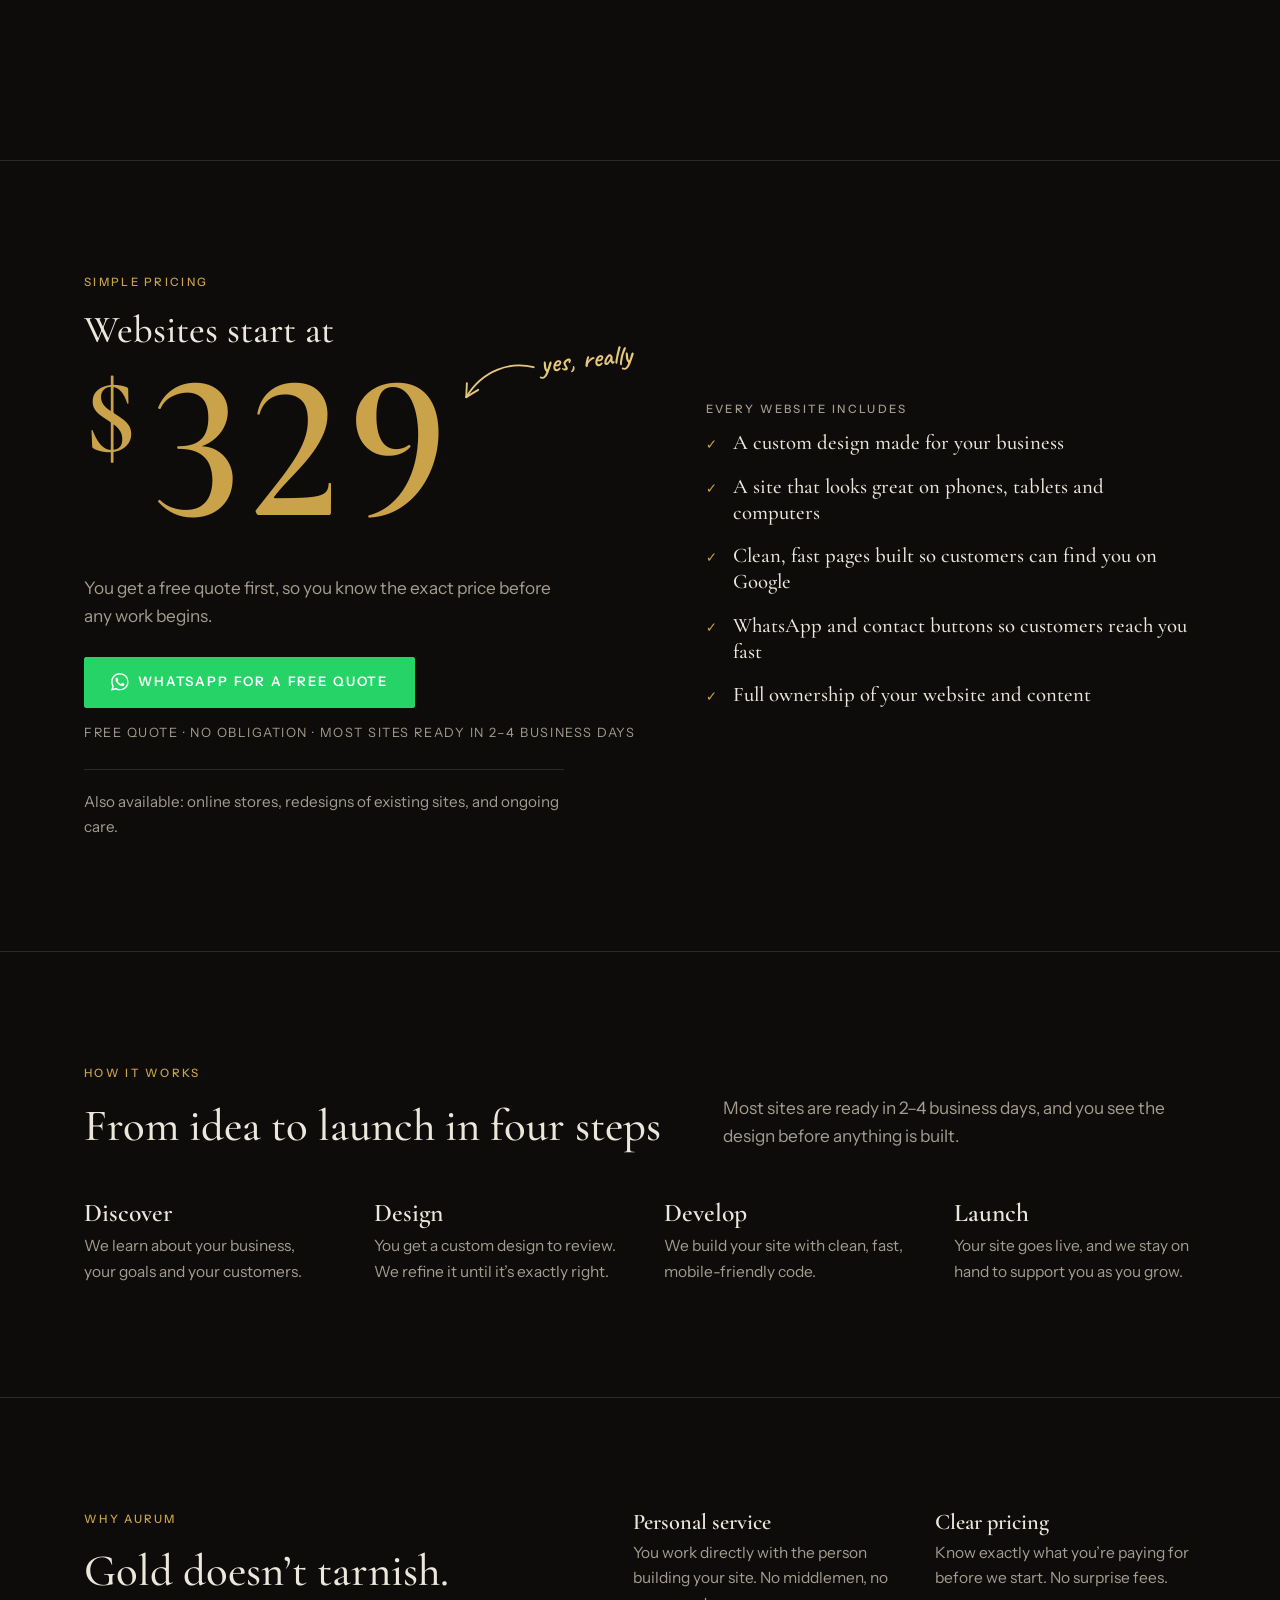
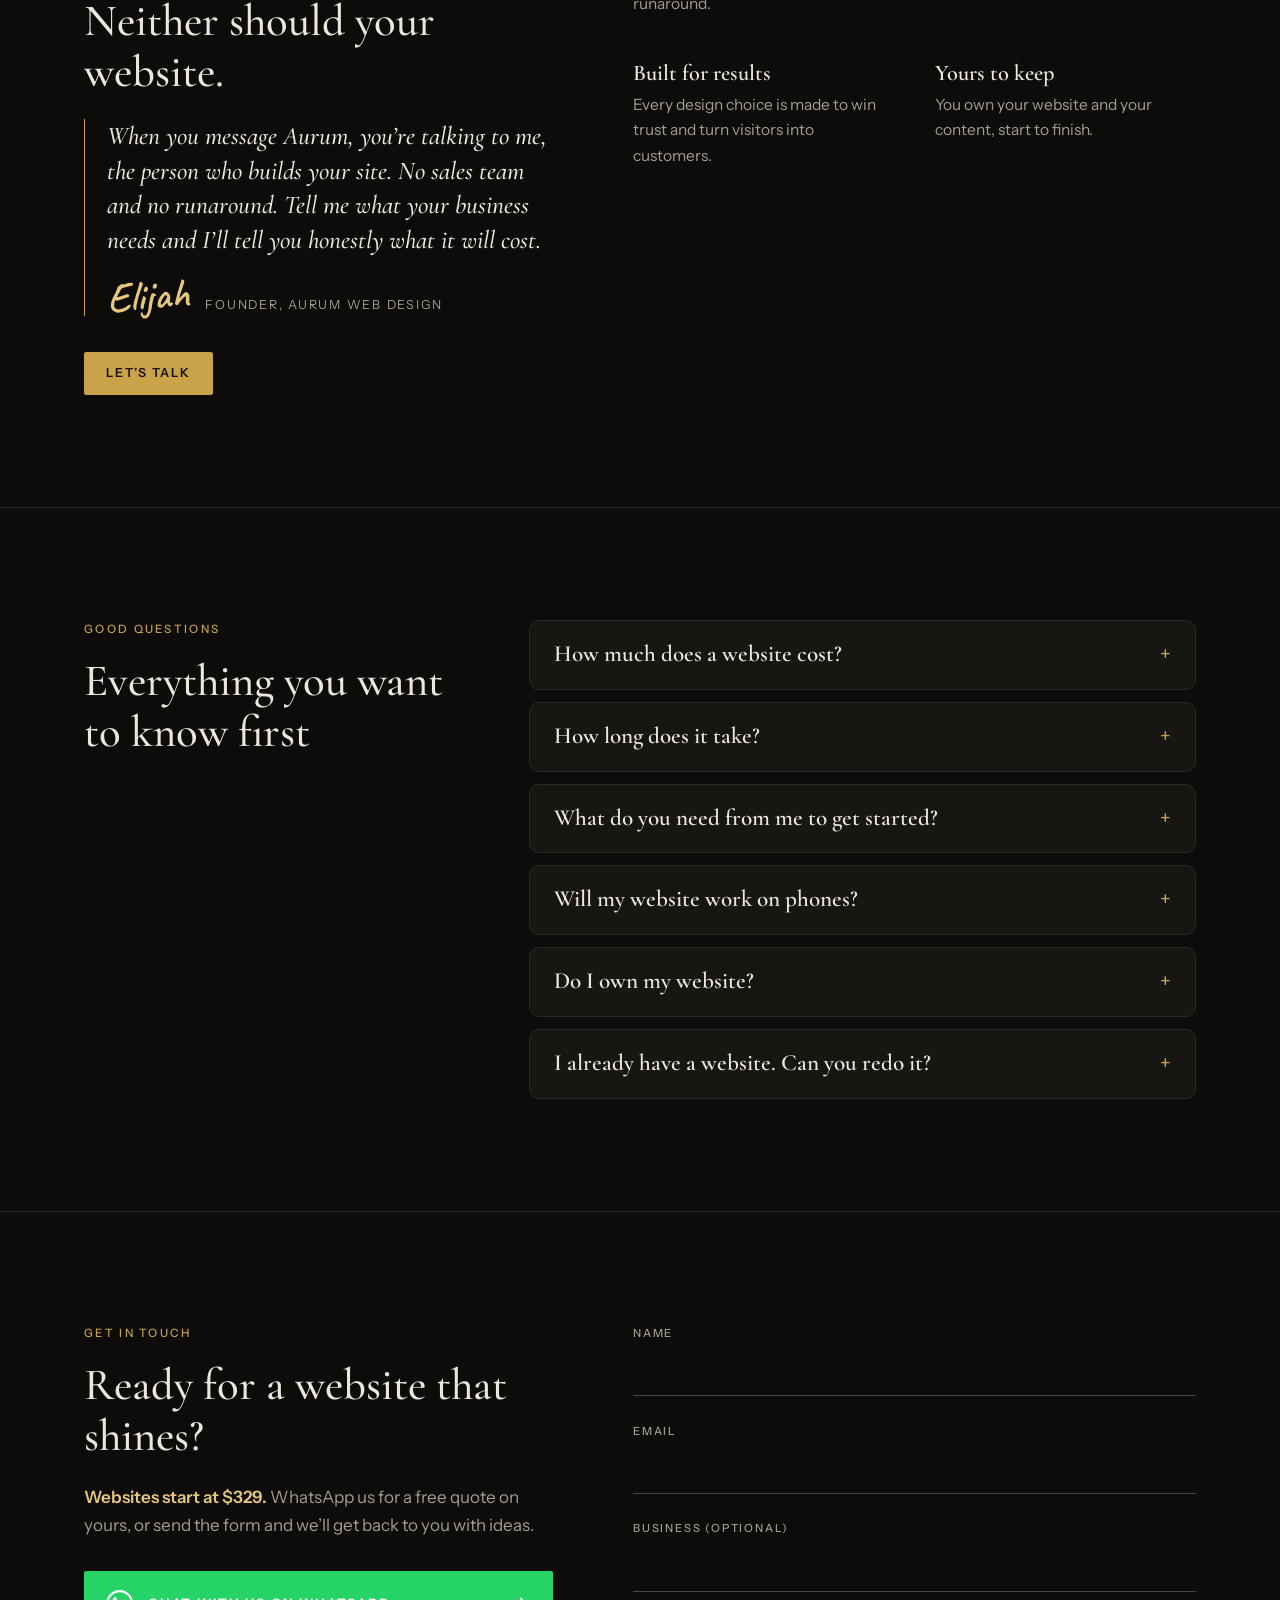
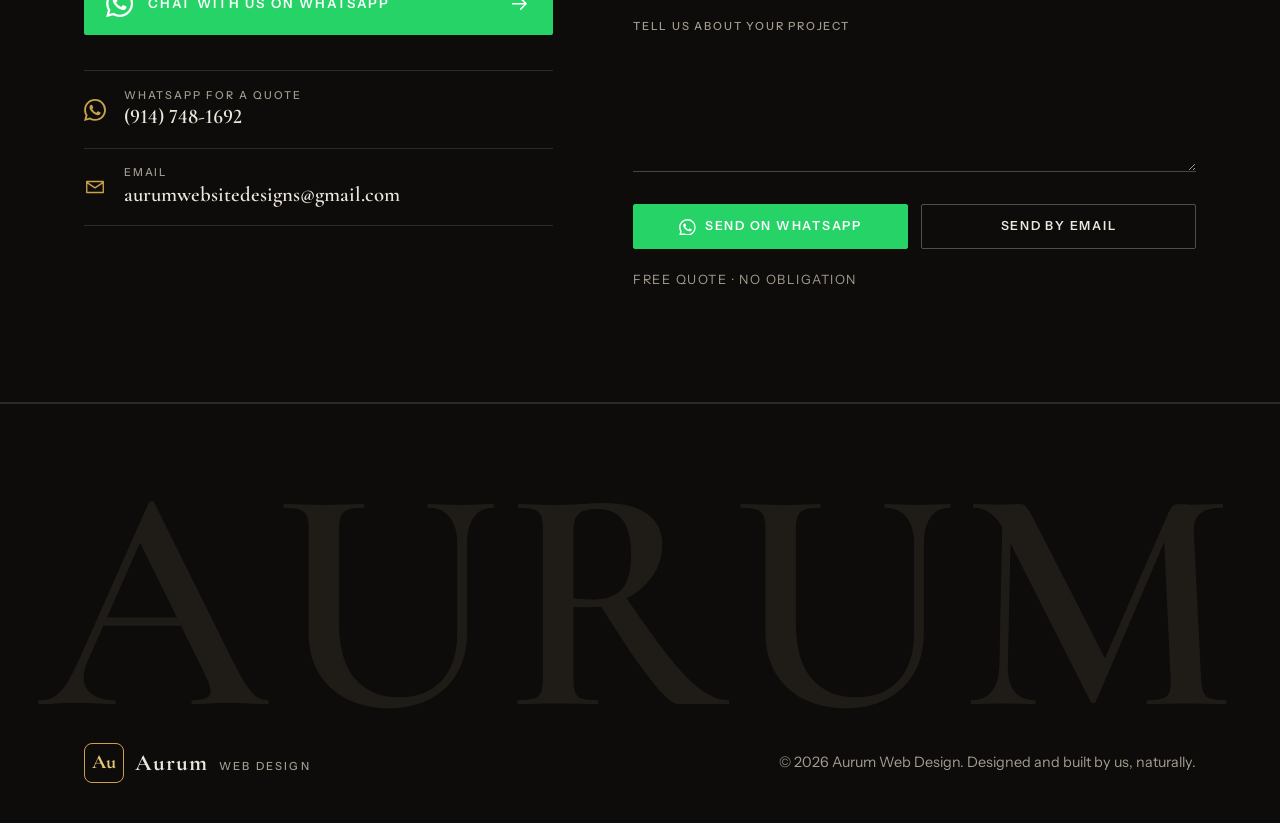
==== commit ef0c9303: "Change starting price to $329 on the site and link preview Co-Authored-By: Claude Opus 5.5 <noreply@" ====
--- a/index.html
+++ b/index.html
@@ -4,7 +4,7 @@
   <meta charset="utf-8">
   <meta name="viewport" content="width=device-width, initial-scale=1">
   <title>Aurum Web Design | The Gold Standard in Web Design</title>
-  <meta name="description" content="Aurum Web Design builds fast, beautiful, custom websites that turn visitors into customers. Websites start at $229.">
+  <meta name="description" content="Aurum Web Design builds fast, beautiful, custom websites that turn visitors into customers. Websites start at $329.">
   <link rel="canonical" href="https://aurumwebdesign.com/">
 
   <!-- Social sharing previews (WhatsApp, Facebook, iMessage, LinkedIn, etc.) -->
@@ -13,20 +13,20 @@
   <meta property="og:locale" content="en_US">
   <meta property="og:url" content="https://aurumwebdesign.com/">
   <meta property="og:title" content="Aurum Web Design | The Gold Standard in Web Design">
-  <meta property="og:description" content="Custom websites for small businesses, ready in days. Websites start at $229, with a free quote first.">
-  <meta property="og:image" content="https://aurumwebdesign.com/og-ad-229.jpg">
-  <meta property="og:image:secure_url" content="https://aurumwebdesign.com/og-ad-229.jpg">
+  <meta property="og:description" content="Custom websites for small businesses, ready in days. Websites start at $329, with a free quote first.">
+  <meta property="og:image" content="https://aurumwebdesign.com/og-ad-329.jpg">
+  <meta property="og:image:secure_url" content="https://aurumwebdesign.com/og-ad-329.jpg">
   <meta property="og:image:type" content="image/jpeg">
   <meta property="og:image:width" content="1200">
   <meta property="og:image:height" content="630">
-  <meta property="og:image:alt" content="Aurum Web Design. Modern. Professional. Affordable. Websites starting at $229.">
+  <meta property="og:image:alt" content="Aurum Web Design. Modern. Professional. Affordable. Websites starting at $329.">
 
   <!-- Twitter / X -->
   <meta name="twitter:card" content="summary_large_image">
   <meta name="twitter:title" content="Aurum Web Design | The Gold Standard in Web Design">
-  <meta name="twitter:description" content="Custom websites for small businesses, ready in days. Websites start at $229, with a free quote first.">
-  <meta name="twitter:image" content="https://aurumwebdesign.com/og-ad-229.jpg">
-  <meta name="twitter:image:alt" content="Aurum Web Design. Modern. Professional. Affordable. Websites starting at $229.">
+  <meta name="twitter:description" content="Custom websites for small businesses, ready in days. Websites start at $329, with a free quote first.">
+  <meta name="twitter:image" content="https://aurumwebdesign.com/og-ad-329.jpg">
+  <meta name="twitter:image:alt" content="Aurum Web Design. Modern. Professional. Affordable. Websites starting at $329.">
   <meta name="theme-color" content="#0b0b0d">
   <link rel="icon" href="favicon.svg" type="image/svg+xml">
   <script>
@@ -96,7 +96,7 @@
           <span class="line"><span class="line-in">in Web Design</span></span>
         </h1>
         <p class="lead">Websites for small businesses that deserve to look as good online as they are in person. Designed from scratch, priced up front, ready in days.</p>
-        <p class="hero-price">Websites start at <strong>$229</strong></p>
+        <p class="hero-price">Websites start at <strong>$329</strong></p>
         <div class="hero-actions">
           <a href="#contact" class="btn">Start Your Project</a>
           <a href="#work" class="btn btn-ghost">See Our Work</a>
@@ -181,7 +181,7 @@
           <p class="eyebrow">Simple Pricing</p>
           <p class="offer-from">Websites start at</p>
           <div class="offer-amount-wrap">
-            <p class="offer-amount"><span class="cur">$</span><span data-count="229">229</span></p>
+            <p class="offer-amount"><span class="cur">$</span><span data-count="329">329</span></p>
             <span class="scribble" aria-hidden="true">
               <svg viewBox="0 0 200 80"><path pathLength="1" d="M84 28C60 22 30 30 12 60"/><path pathLength="1" d="M12.7 45L12 60l12.8-7.8"/><text x="92" y="34" transform="rotate(-6 92 34)">yes, really</text></svg>
             </span>
@@ -263,7 +263,7 @@
         <div class="faq-list" data-stagger>
           <details class="faq-item" data-reveal>
             <summary>How much does a website cost?</summary>
-            <div class="faq-a"><p>Websites start at $229. The final price depends on how many pages and features you need. Message us on WhatsApp and you&rsquo;ll get a free quote before any work begins.</p></div>
+            <div class="faq-a"><p>Websites start at $329. The final price depends on how many pages and features you need. Message us on WhatsApp and you&rsquo;ll get a free quote before any work begins.</p></div>
           </details>
           <details class="faq-item" data-reveal>
             <summary>How long does it take?</summary>
@@ -294,7 +294,7 @@
         <div class="contact-text">
           <p class="eyebrow" data-reveal>Get in Touch</p>
           <h2 data-split>Ready for a website that shines?</h2>
-          <p data-reveal><strong>Websites start at $229.</strong> WhatsApp us for a free quote on yours, or send the form and we&rsquo;ll get back to you with ideas.</p>
+          <p data-reveal><strong>Websites start at $329.</strong> WhatsApp us for a free quote on yours, or send the form and we&rsquo;ll get back to you with ideas.</p>
           <div data-reveal>
             <a class="btn-chat btn-wa" href="https://wa.me/19147481692" target="_blank" rel="noopener">
               <svg class="btn-chat-icon" aria-hidden="true"><use href="#wa"/></svg>
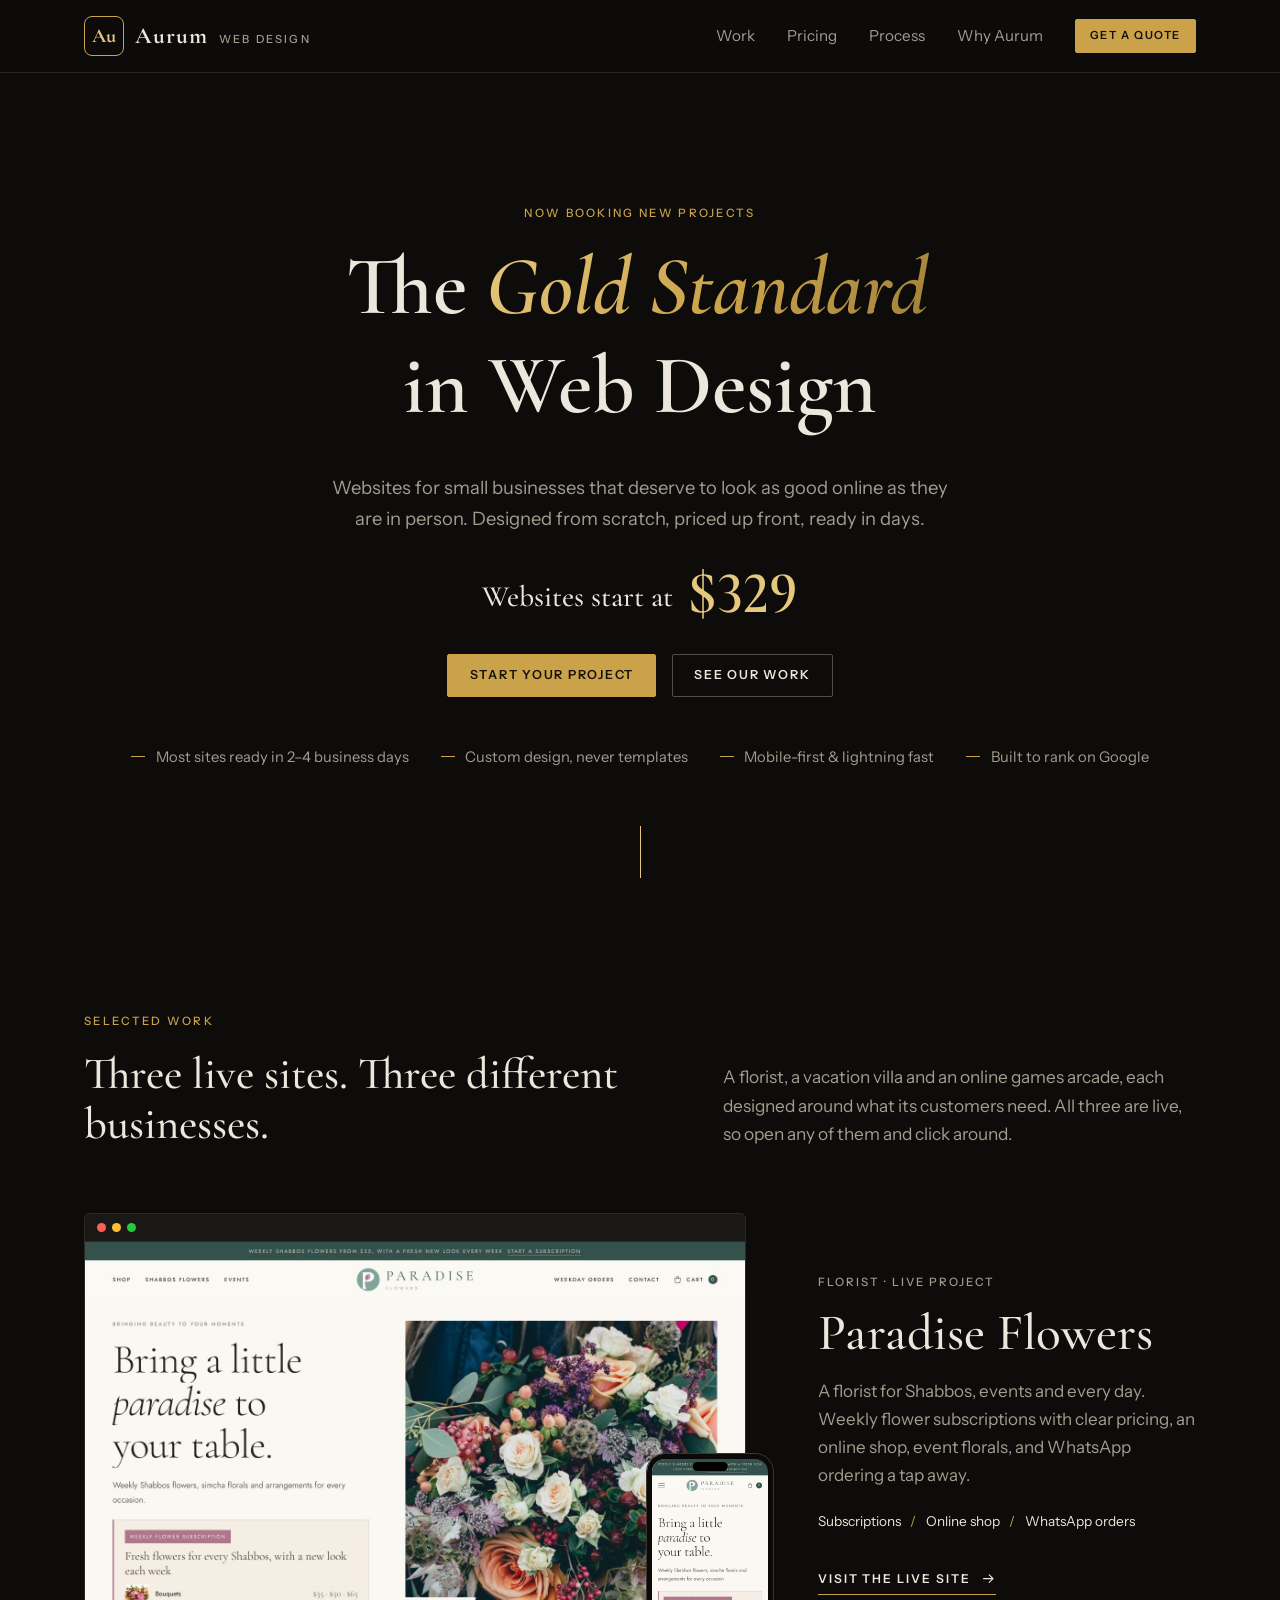
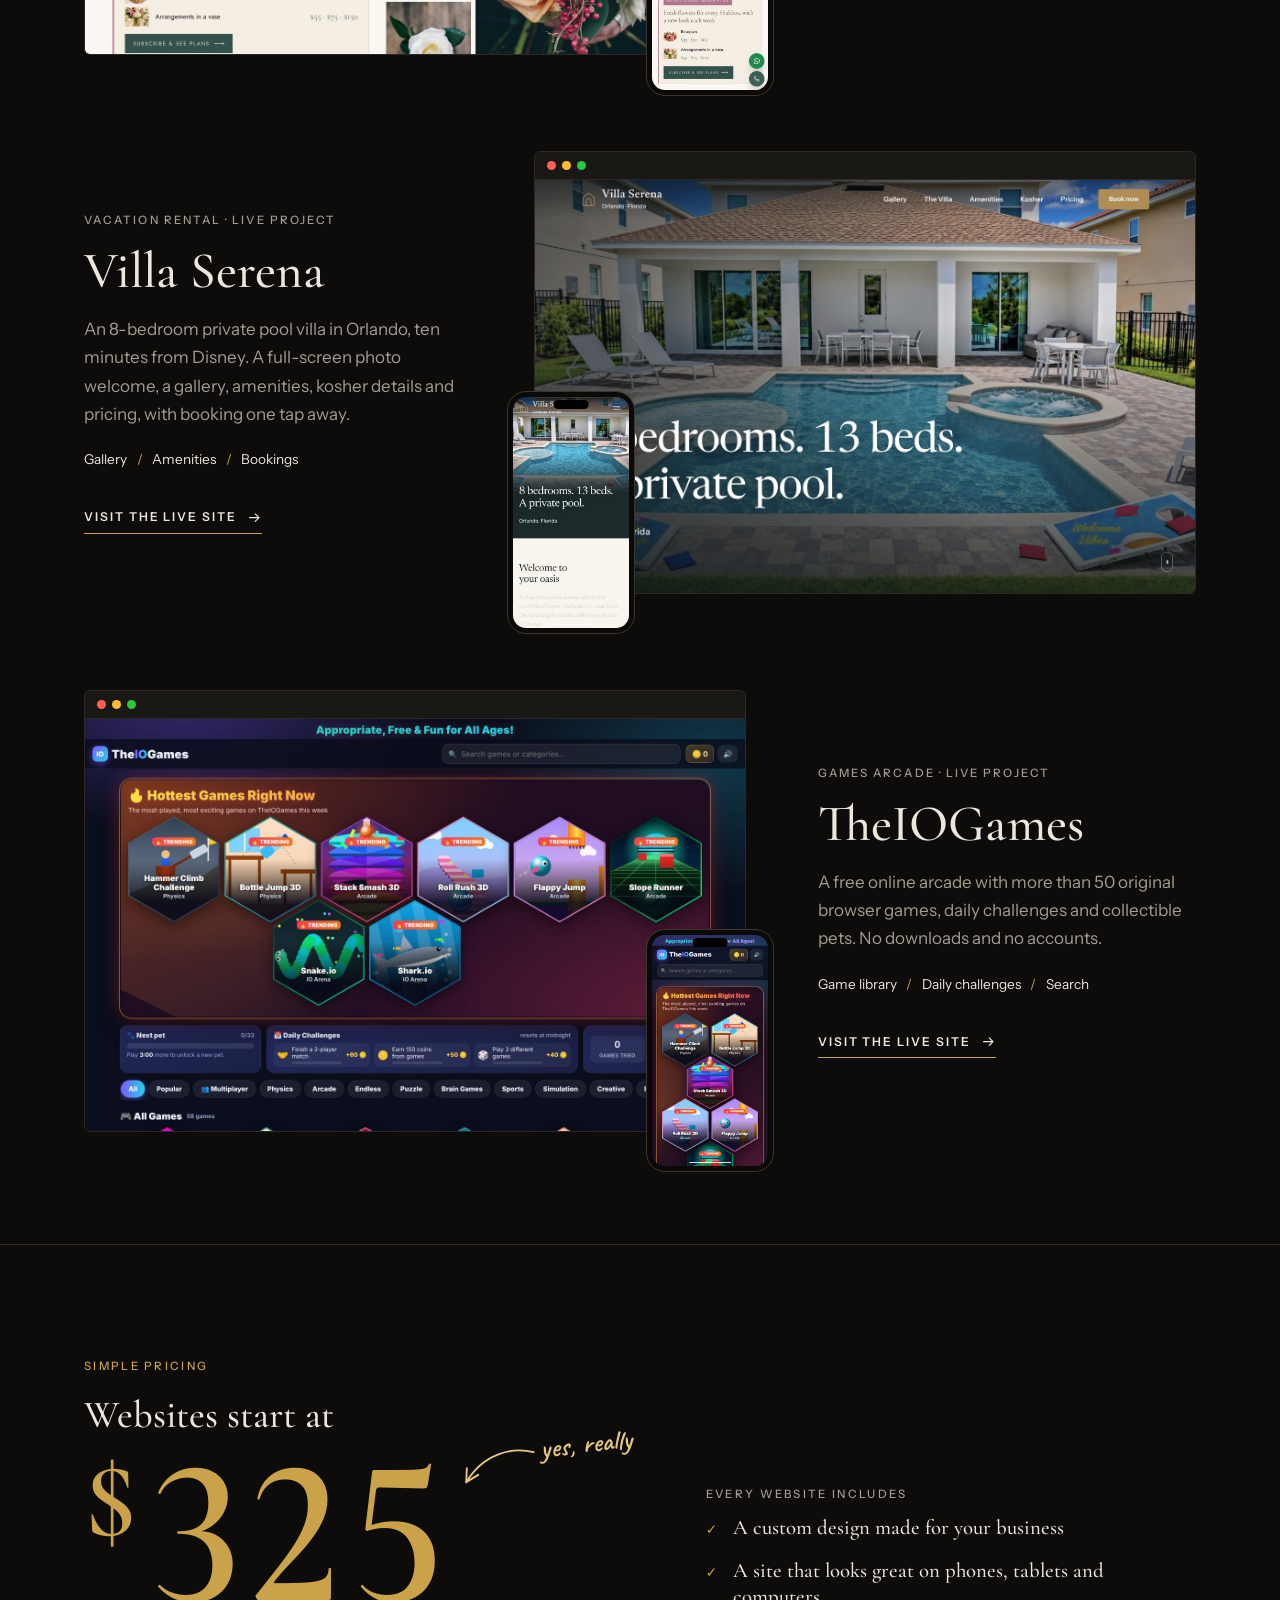
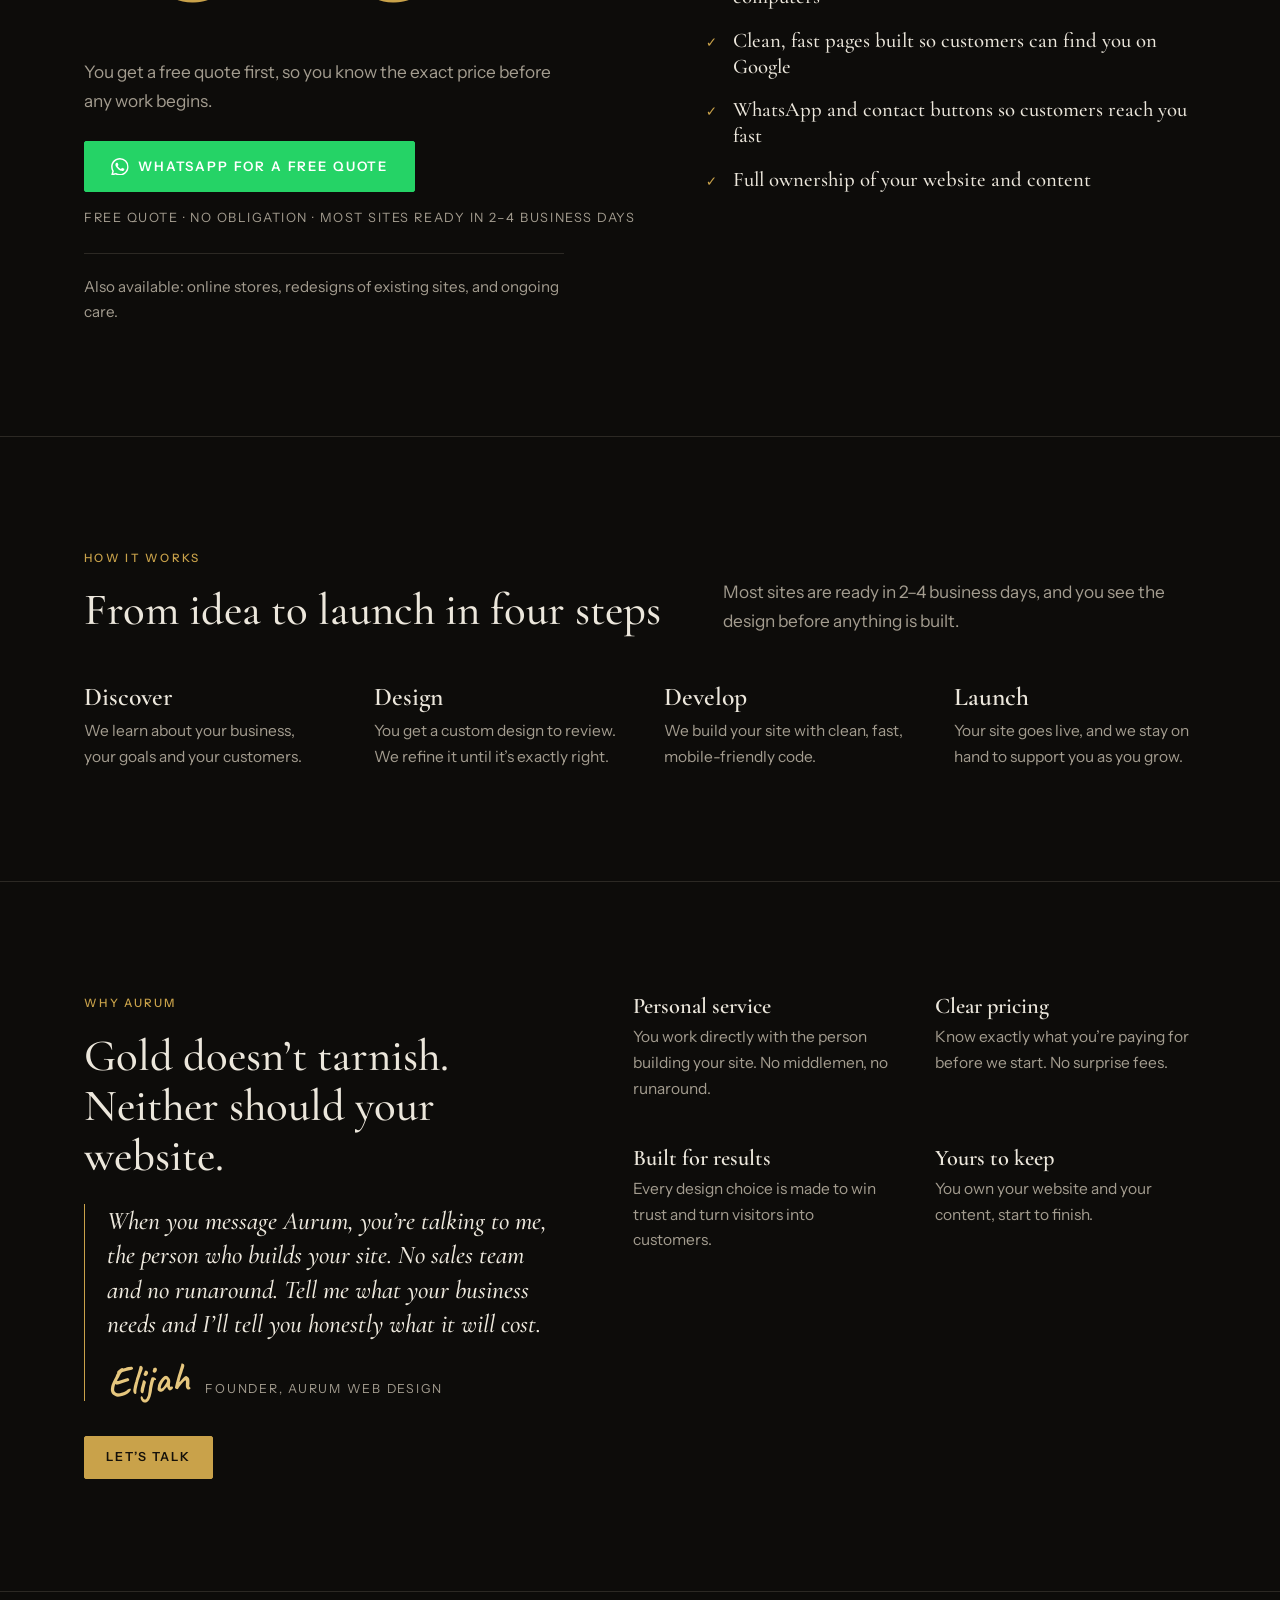
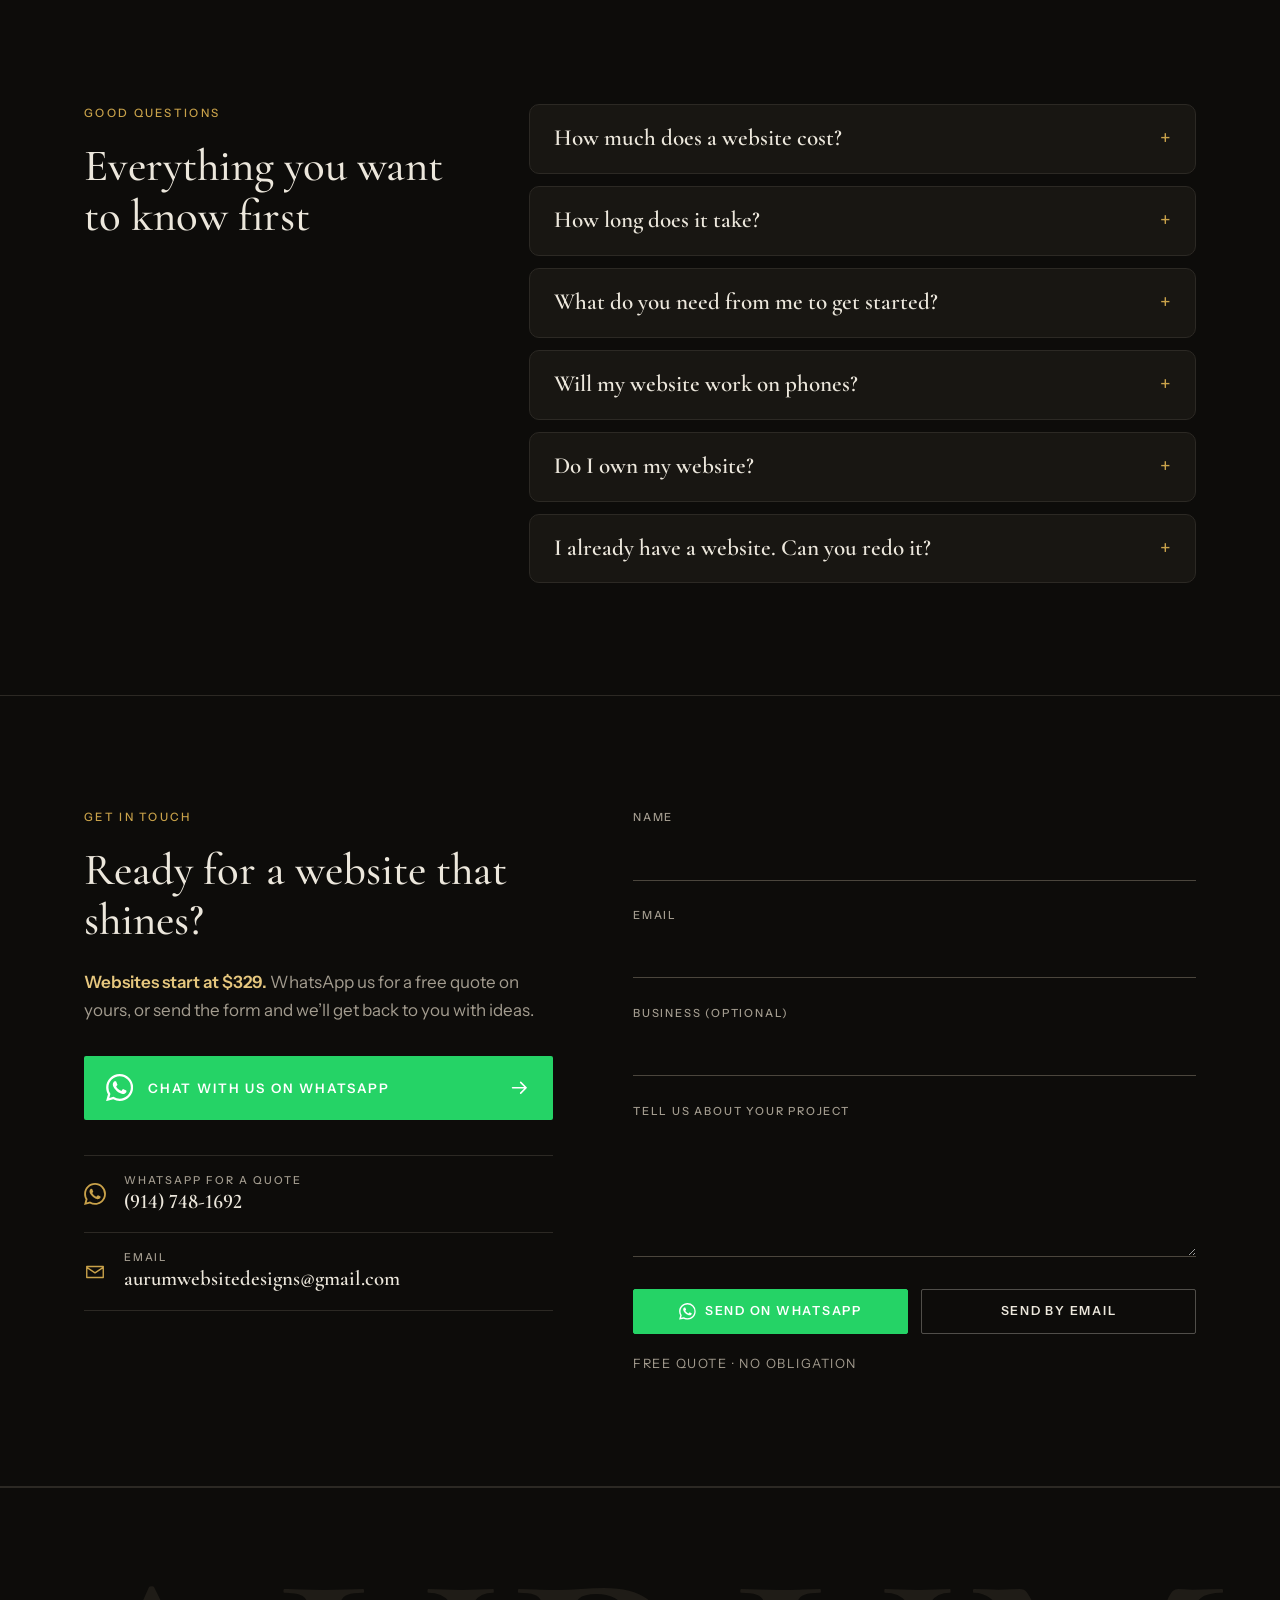
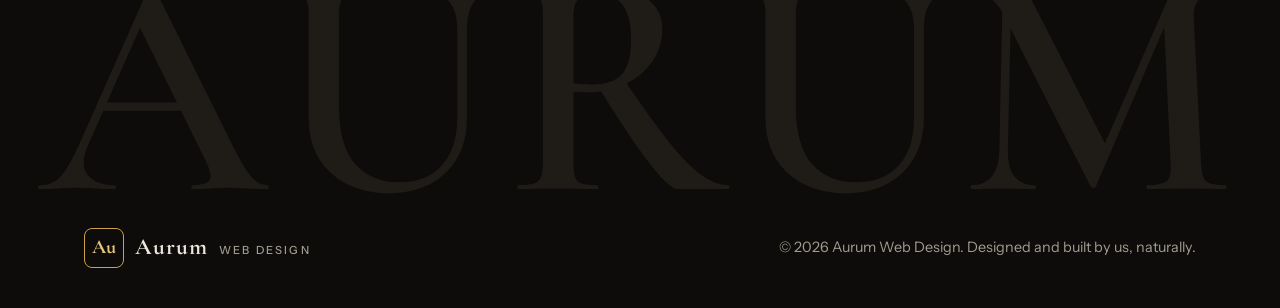
==== commit 3c8a05b5: "Replace the two concept sites with Villa Serena Work section is now three live projects: Paradise Fl" ====
--- a/index.html
+++ b/index.html
@@ -49,7 +49,7 @@
   <link rel="preconnect" href="https://fonts.googleapis.com">
   <link rel="preconnect" href="https://fonts.gstatic.com" crossorigin>
   <link href="https://fonts.googleapis.com/css2?family=Cormorant+Garamond:ital,wght@0,500;0,600;0,700;1,500;1,600&family=Instrument+Sans:wght@400;500;600&family=Caveat:wght@500;600&display=swap" rel="stylesheet">
-  <link rel="stylesheet" href="styles.css?v=18">
+  <link rel="stylesheet" href="styles.css?v=19">
 </head>
 <body>
   <svg width="0" height="0" style="position:absolute" aria-hidden="true">
@@ -116,9 +116,9 @@
         <div class="sec-head">
           <div>
             <p class="eyebrow" data-reveal>Selected Work</p>
-            <h2 data-split>Two live sites. Two concept sites.</h2>
-          </div>
-          <p class="section-lead" data-reveal>Paradise Flowers and TheIOGames are live and running. The other two are concept projects: complete, working sites we designed and built to show our range. Open any of them and click around.</p>
+            <h2 data-split>Three live sites. Three different businesses.</h2>
+          </div>
+          <p class="section-lead" data-reveal>A florist, a vacation villa and an online games arcade, each designed around what its customers need. All three are live, so open any of them and click around.</p>
         </div>
         <article class="project" data-reveal>
           <a class="project-media" href="https://theparadiseflowers.com" target="_blank" rel="noopener" aria-label="Open the Paradise Flowers website">
@@ -131,6 +131,19 @@
             <p>A florist for Shabbos, events and every day. Weekly flower subscriptions with clear pricing, an online shop, event florals, and WhatsApp ordering a tap away.</p>
             <ul class="project-tags"><li>Subscriptions</li><li>Online shop</li><li>WhatsApp orders</li></ul>
             <a class="link-arrow" href="https://theparadiseflowers.com" target="_blank" rel="noopener">Visit the live site<svg viewBox="0 0 24 24" aria-hidden="true"><path d="M4 12h15M13 6l6 6-6 6"/></svg></a>
+          </div>
+        </article>
+        <article class="project" data-reveal>
+          <a class="project-media" href="https://luxuryvillaflorida.vercel.app" target="_blank" rel="noopener" aria-label="Open the Villa Serena website">
+            <span class="frame"><span class="frame-bar"><i></i><i></i><i></i></span><img src="work/shots/luxuryvilla-desktop.jpg" alt="Homepage of the Villa Serena website" width="1440" height="900" loading="lazy"></span>
+            <span class="frame-phone"><img src="work/shots/luxuryvilla-mobile.jpg" alt="" width="780" height="1560" loading="lazy"></span>
+          </a>
+          <div class="project-info">
+            <p class="project-meta">Vacation rental &middot; Live project</p>
+            <h3>Villa Serena</h3>
+            <p>An 8-bedroom private pool villa in Orlando, ten minutes from Disney. A full-screen photo welcome, a gallery, amenities, kosher details and pricing, with booking one tap away.</p>
+            <ul class="project-tags"><li>Gallery</li><li>Amenities</li><li>Bookings</li></ul>
+            <a class="link-arrow" href="https://luxuryvillaflorida.vercel.app" target="_blank" rel="noopener">Visit the live site<svg viewBox="0 0 24 24" aria-hidden="true"><path d="M4 12h15M13 6l6 6-6 6"/></svg></a>
           </div>
         </article>
         <article class="project" data-reveal>
@@ -144,32 +157,6 @@
             <p>A free online arcade with more than 50 original browser games, daily challenges and collectible pets. No downloads and no accounts.</p>
             <ul class="project-tags"><li>Game library</li><li>Daily challenges</li><li>Search</li></ul>
             <a class="link-arrow" href="https://theiogames.com" target="_blank" rel="noopener">Visit the live site<svg viewBox="0 0 24 24" aria-hidden="true"><path d="M4 12h15M13 6l6 6-6 6"/></svg></a>
-          </div>
-        </article>
-        <article class="project" data-reveal>
-          <a class="project-media" href="work/lume/" aria-label="Open the Lume website">
-            <span class="frame"><span class="frame-bar"><i></i><i></i><i></i></span><img src="work/shots/lume-desktop.jpg" alt="Homepage of the Lume website" width="1440" height="900" loading="lazy"></span>
-            <span class="frame-phone"><img src="work/shots/lume-mobile.jpg" alt="" width="780" height="1560" loading="lazy"></span>
-          </a>
-          <div class="project-info">
-            <p class="project-meta">Restaurant &middot; Concept project</p>
-            <h3>Lume</h3>
-            <p>A wood-fired kitchen and bar. Dark, warm and unhurried, with the menu set like a printed card and a reservation never more than one tap away.</p>
-            <ul class="project-tags"><li>Menu</li><li>Reservations</li><li>Opening hours</li></ul>
-            <a class="link-arrow" href="work/lume/">View the live site<svg viewBox="0 0 24 24" aria-hidden="true"><path d="M4 12h15M13 6l6 6-6 6"/></svg></a>
-          </div>
-        </article>
-        <article class="project" data-reveal>
-          <a class="project-media" href="work/hartwell/" aria-label="Open the Hartwell Build website">
-            <span class="frame"><span class="frame-bar"><i></i><i></i><i></i></span><img src="work/shots/hartwell-desktop.jpg" alt="Homepage of the Hartwell Build website" width="1440" height="900" loading="lazy"></span>
-            <span class="frame-phone"><img src="work/shots/hartwell-mobile.jpg" alt="" width="780" height="1560" loading="lazy"></span>
-          </a>
-          <div class="project-info">
-            <p class="project-meta">Contractor &middot; Concept project</p>
-            <h3>Hartwell Build</h3>
-            <p>A renovation company. Bold, plain-spoken and built to earn trust fast, with services, process and a free estimate up front.</p>
-            <ul class="project-tags"><li>Services</li><li>Project gallery</li><li>Estimate requests</li></ul>
-            <a class="link-arrow" href="work/hartwell/">View the live site<svg viewBox="0 0 24 24" aria-hidden="true"><path d="M4 12h15M13 6l6 6-6 6"/></svg></a>
           </div>
         </article>
       </div>
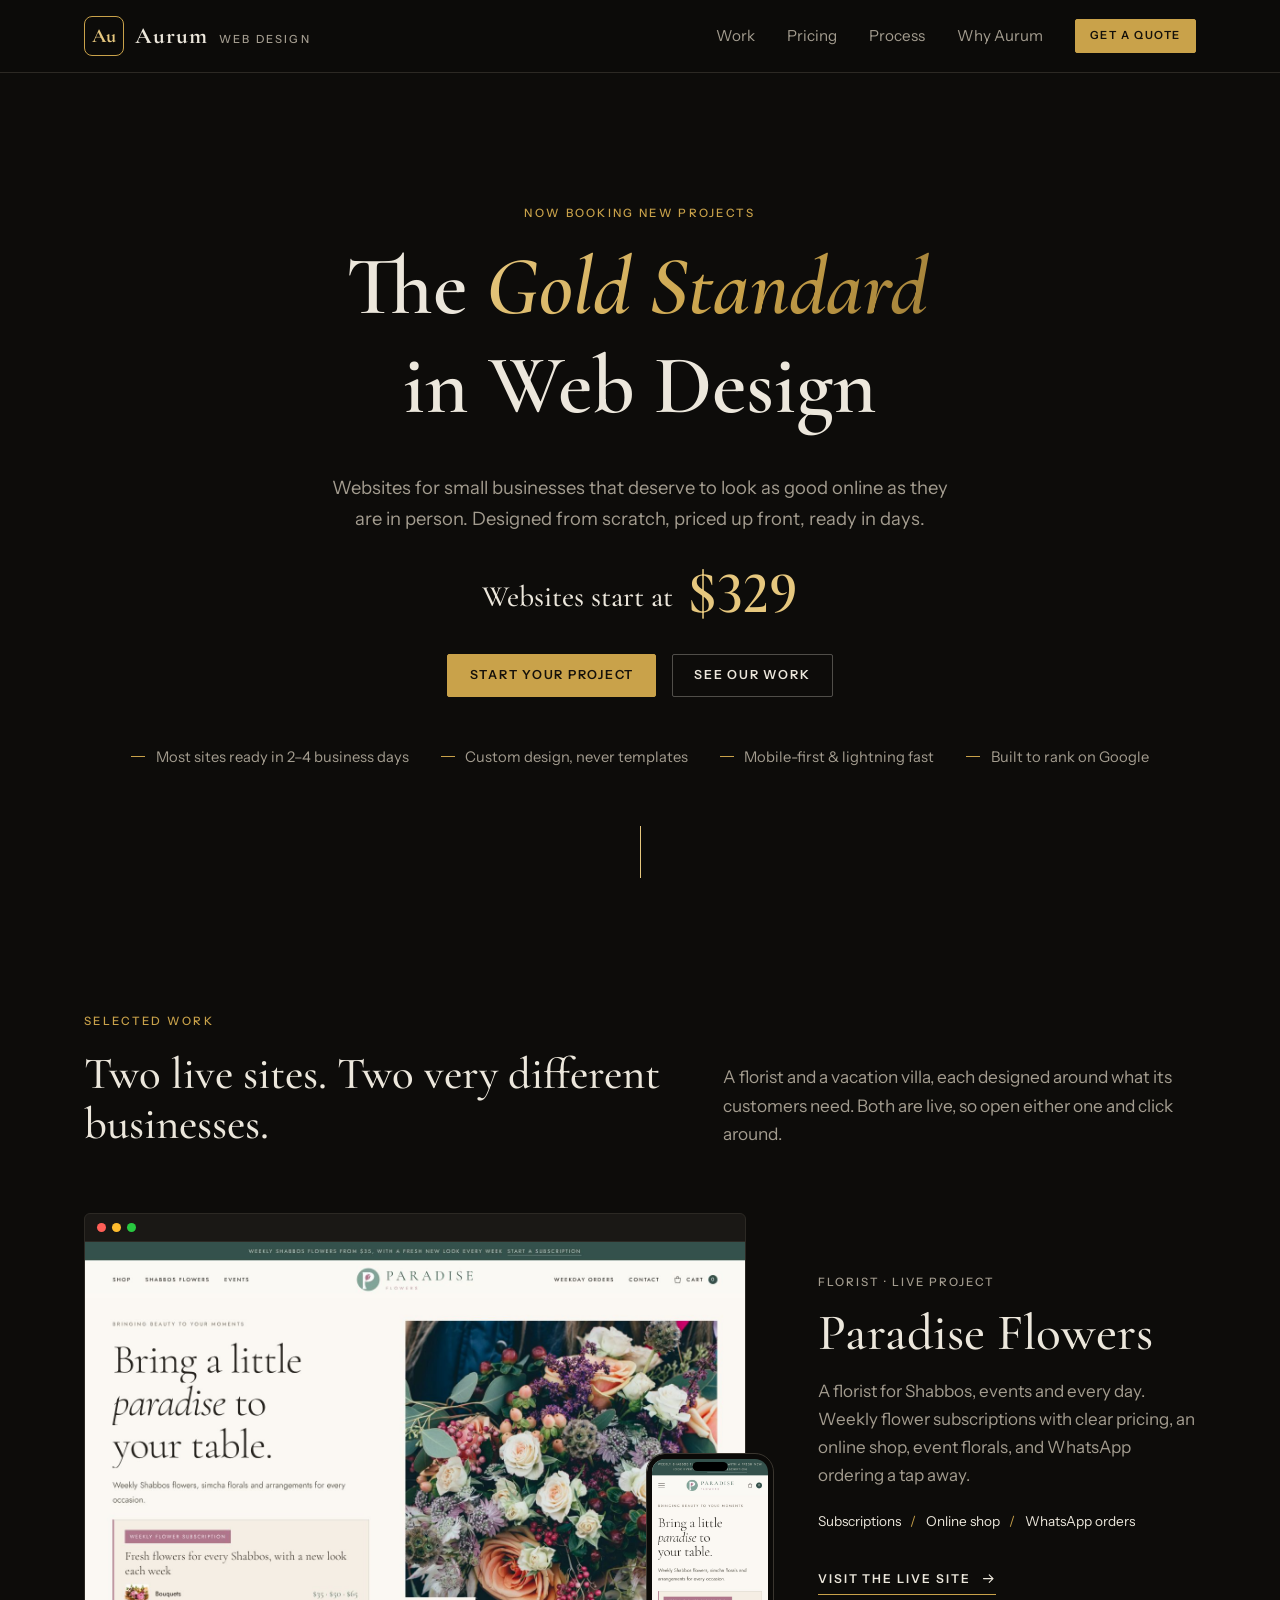
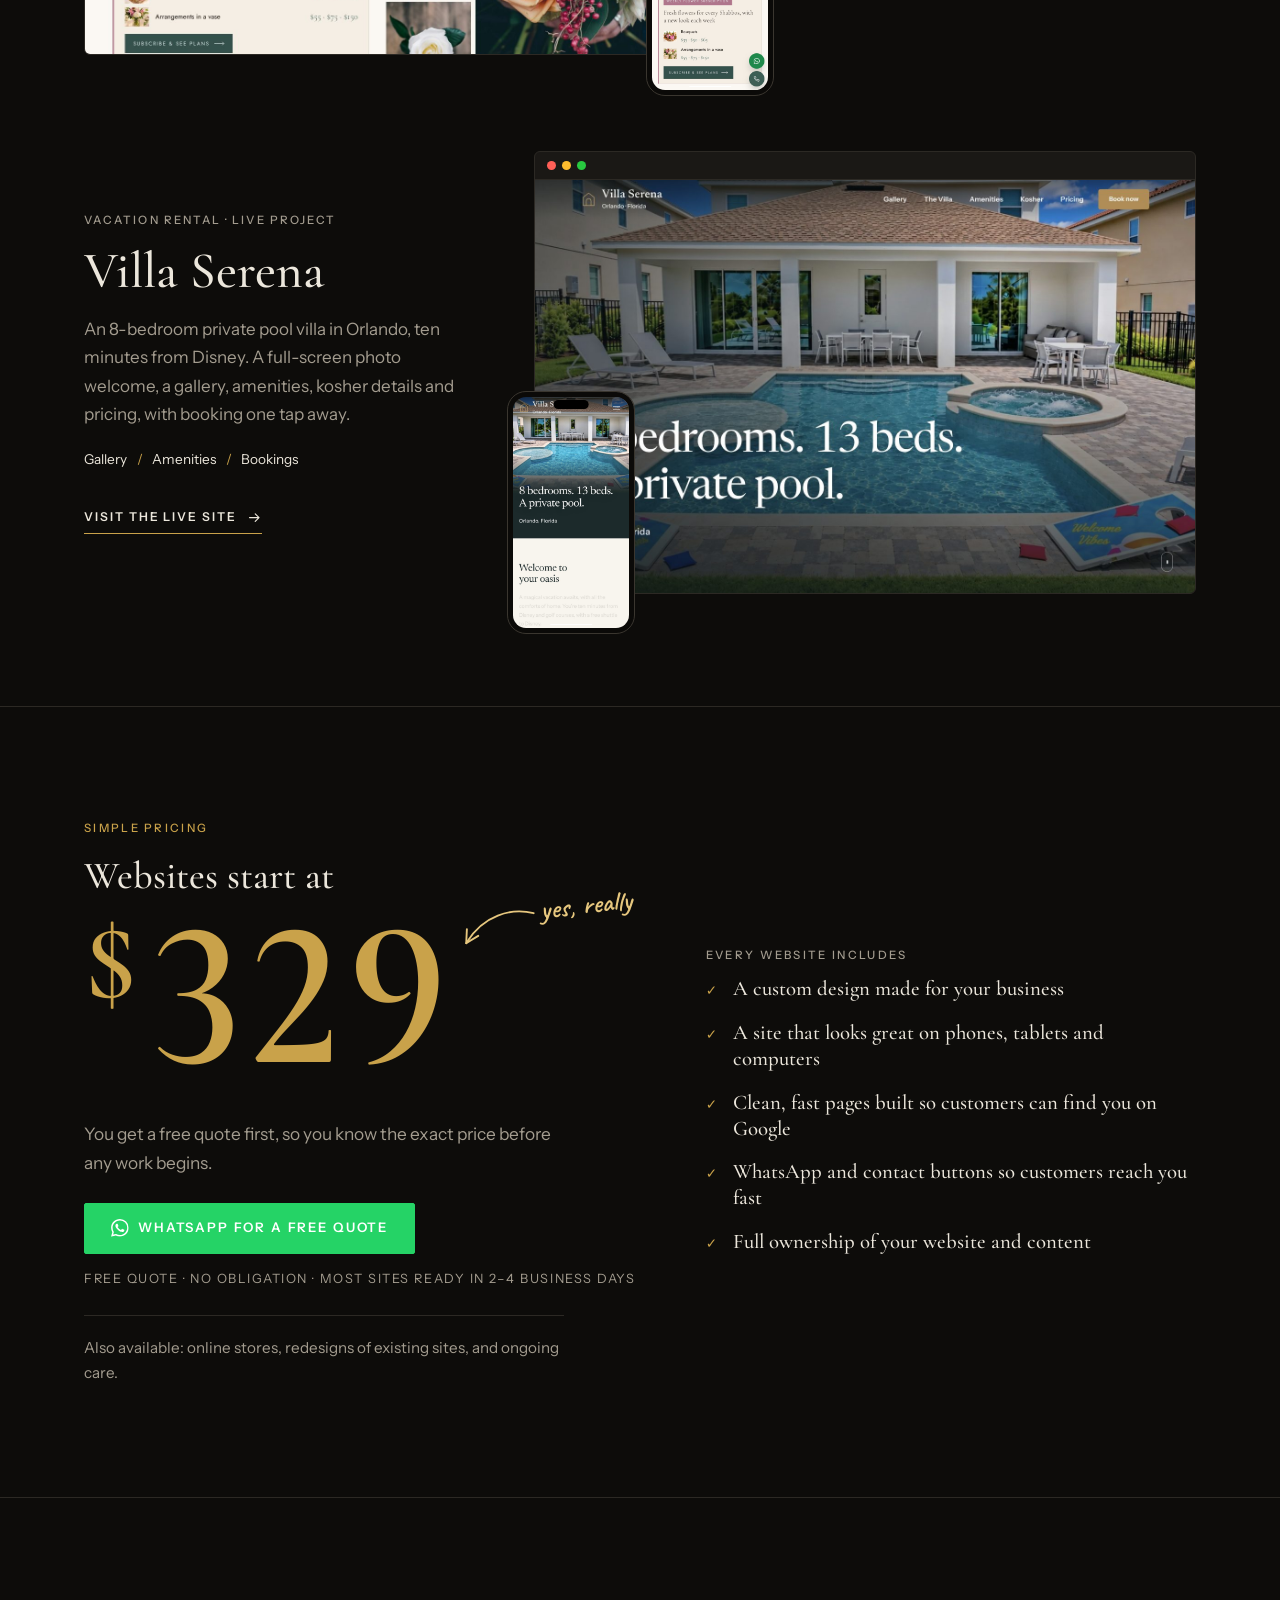
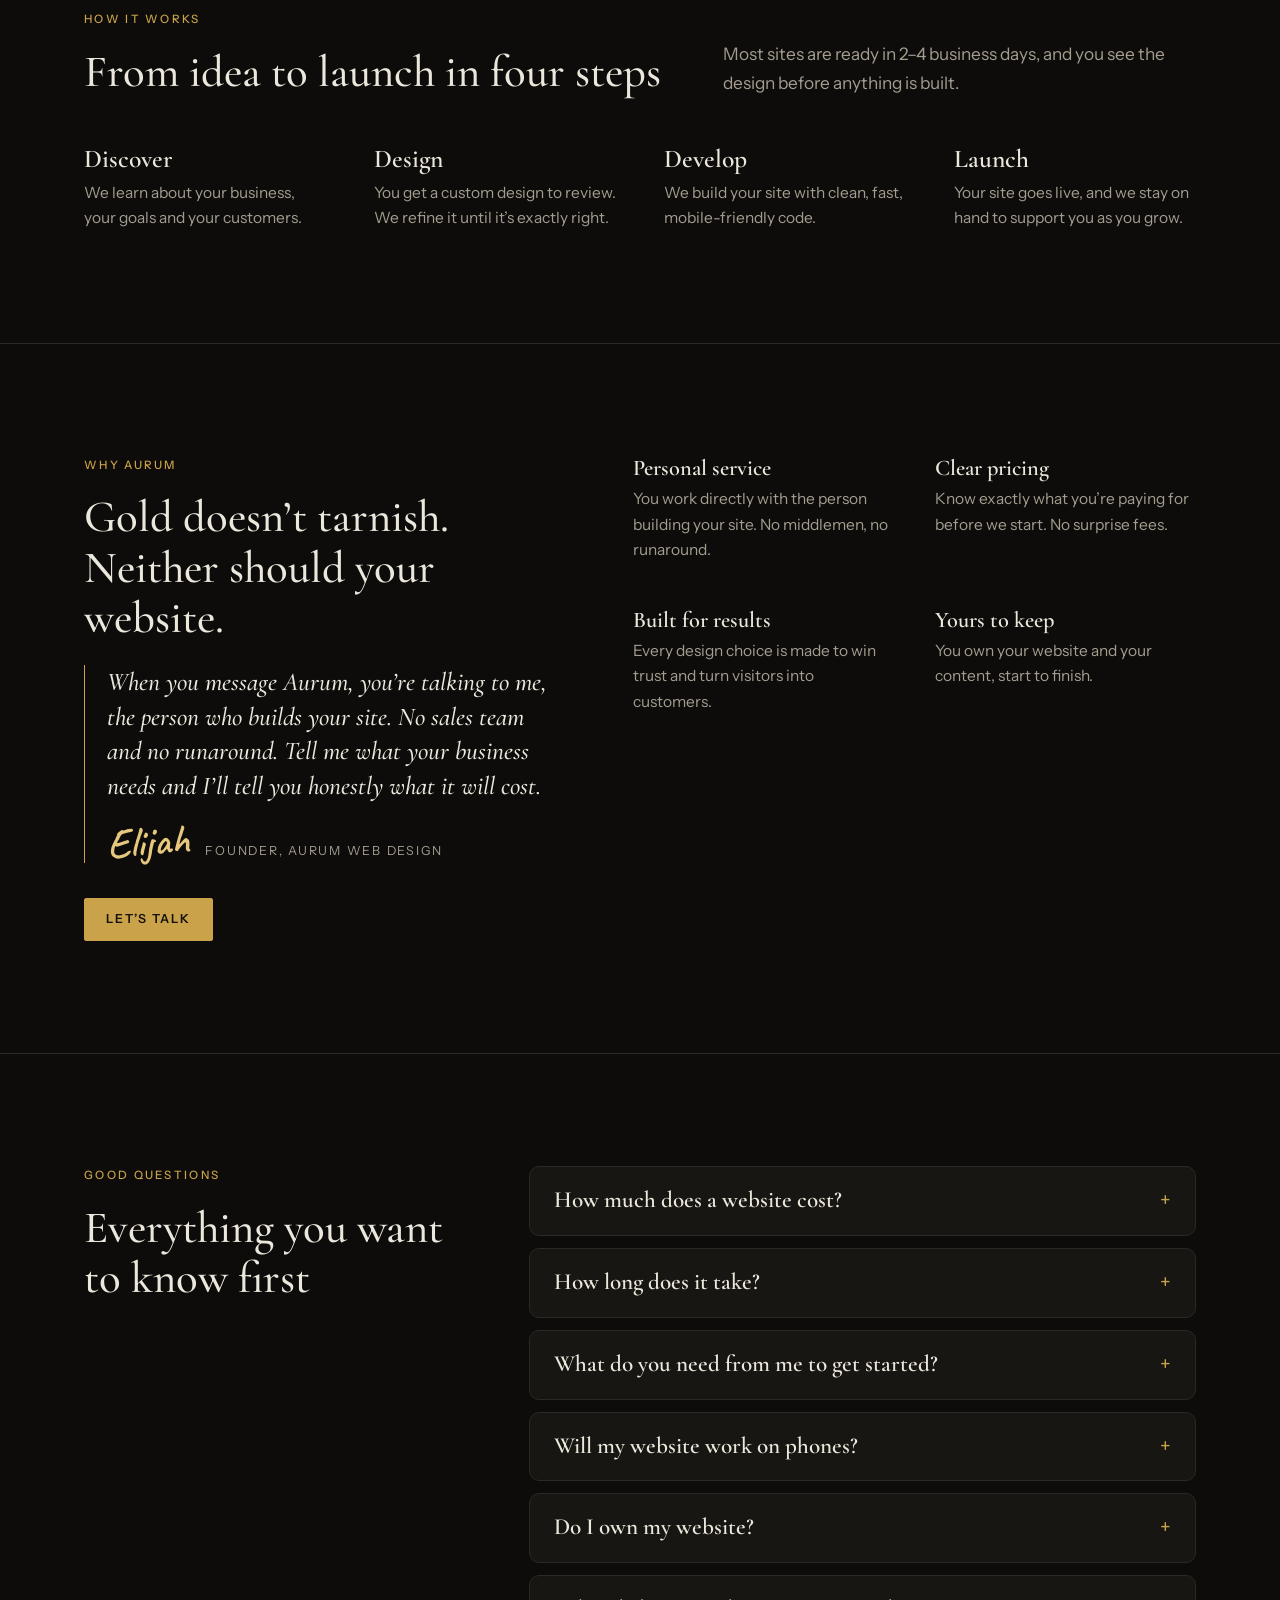
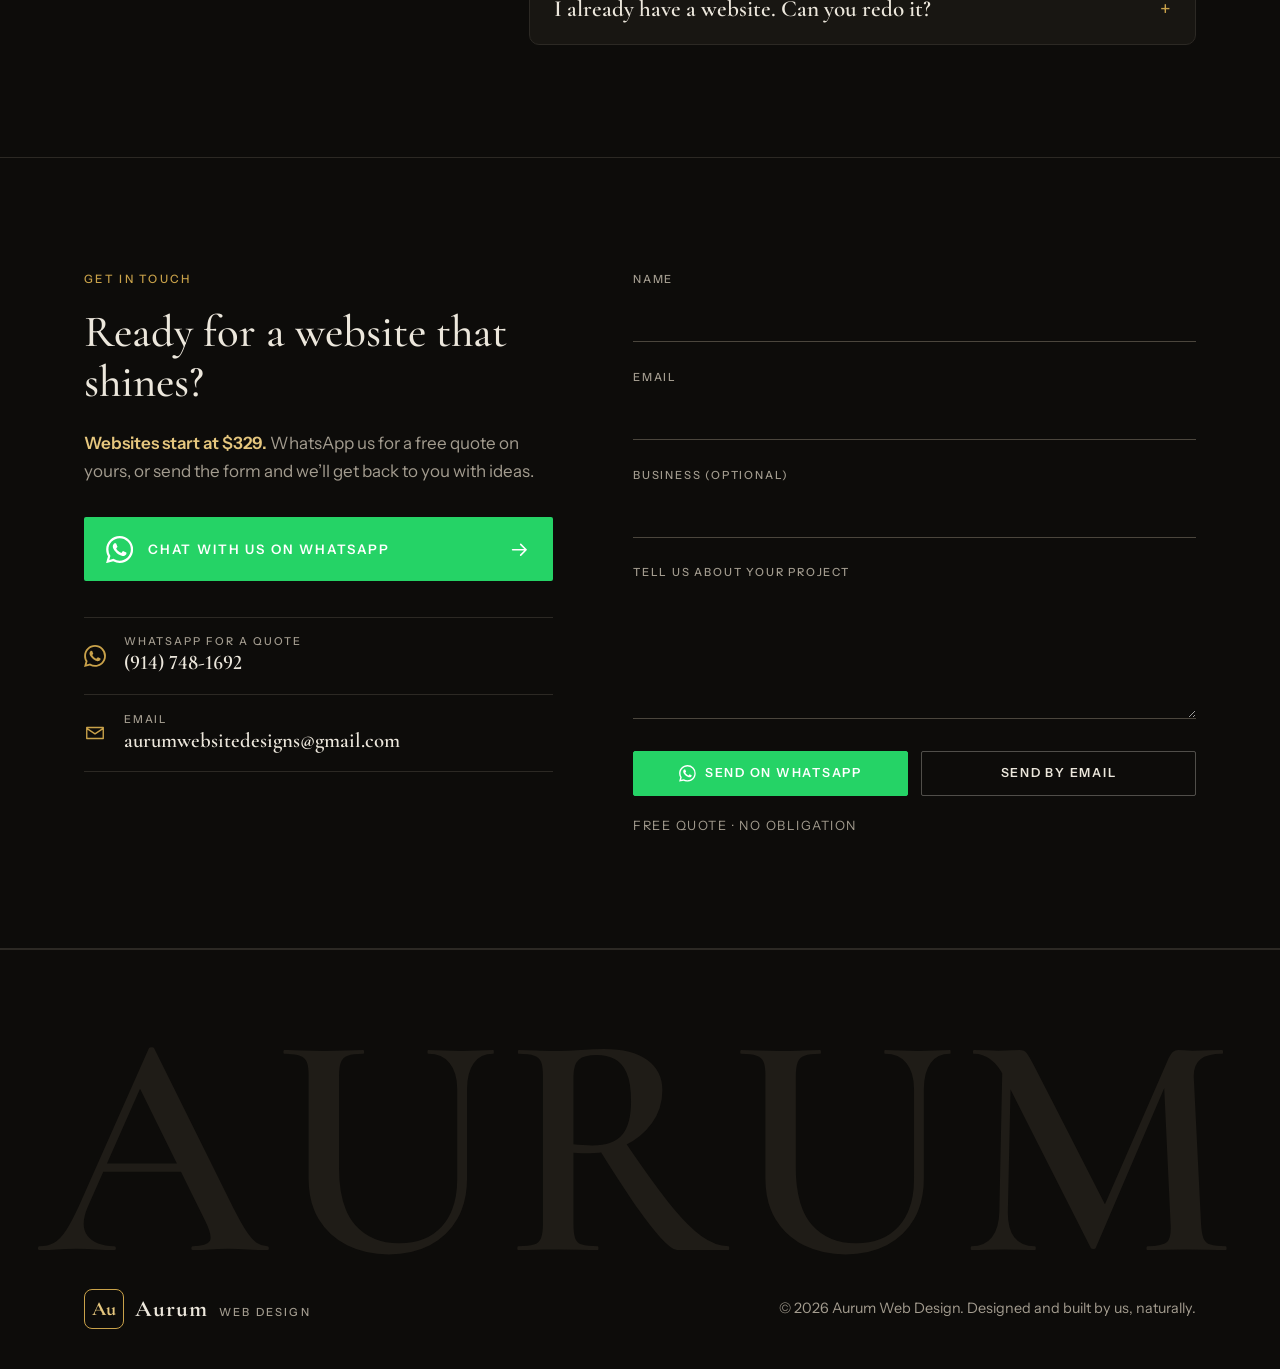
==== commit 226237c8: "Remove TheIOGames from the work section Co-Authored-By: Claude Opus 5.5 <noreply@anthropic.com> Clau" ====
--- a/index.html
+++ b/index.html
@@ -116,9 +116,9 @@
         <div class="sec-head">
           <div>
             <p class="eyebrow" data-reveal>Selected Work</p>
-            <h2 data-split>Three live sites. Three different businesses.</h2>
-          </div>
-          <p class="section-lead" data-reveal>A florist, a vacation villa and an online games arcade, each designed around what its customers need. All three are live, so open any of them and click around.</p>
+            <h2 data-split>Two live sites. Two very different businesses.</h2>
+          </div>
+          <p class="section-lead" data-reveal>A florist and a vacation villa, each designed around what its customers need. Both are live, so open either one and click around.</p>
         </div>
         <article class="project" data-reveal>
           <a class="project-media" href="https://theparadiseflowers.com" target="_blank" rel="noopener" aria-label="Open the Paradise Flowers website">
@@ -144,19 +144,6 @@
             <p>An 8-bedroom private pool villa in Orlando, ten minutes from Disney. A full-screen photo welcome, a gallery, amenities, kosher details and pricing, with booking one tap away.</p>
             <ul class="project-tags"><li>Gallery</li><li>Amenities</li><li>Bookings</li></ul>
             <a class="link-arrow" href="https://luxuryvillaflorida.vercel.app" target="_blank" rel="noopener">Visit the live site<svg viewBox="0 0 24 24" aria-hidden="true"><path d="M4 12h15M13 6l6 6-6 6"/></svg></a>
-          </div>
-        </article>
-        <article class="project" data-reveal>
-          <a class="project-media" href="https://theiogames.com" target="_blank" rel="noopener" aria-label="Open the TheIOGames website">
-            <span class="frame"><span class="frame-bar"><i></i><i></i><i></i></span><img src="work/shots/theiogames-desktop.jpg" alt="Homepage of the TheIOGames website" width="1440" height="900" loading="lazy"></span>
-            <span class="frame-phone"><img src="work/shots/theiogames-mobile.jpg" alt="" width="780" height="1560" loading="lazy"></span>
-          </a>
-          <div class="project-info">
-            <p class="project-meta">Games arcade &middot; Live project</p>
-            <h3>TheIOGames</h3>
-            <p>A free online arcade with more than 50 original browser games, daily challenges and collectible pets. No downloads and no accounts.</p>
-            <ul class="project-tags"><li>Game library</li><li>Daily challenges</li><li>Search</li></ul>
-            <a class="link-arrow" href="https://theiogames.com" target="_blank" rel="noopener">Visit the live site<svg viewBox="0 0 24 24" aria-hidden="true"><path d="M4 12h15M13 6l6 6-6 6"/></svg></a>
           </div>
         </article>
       </div>
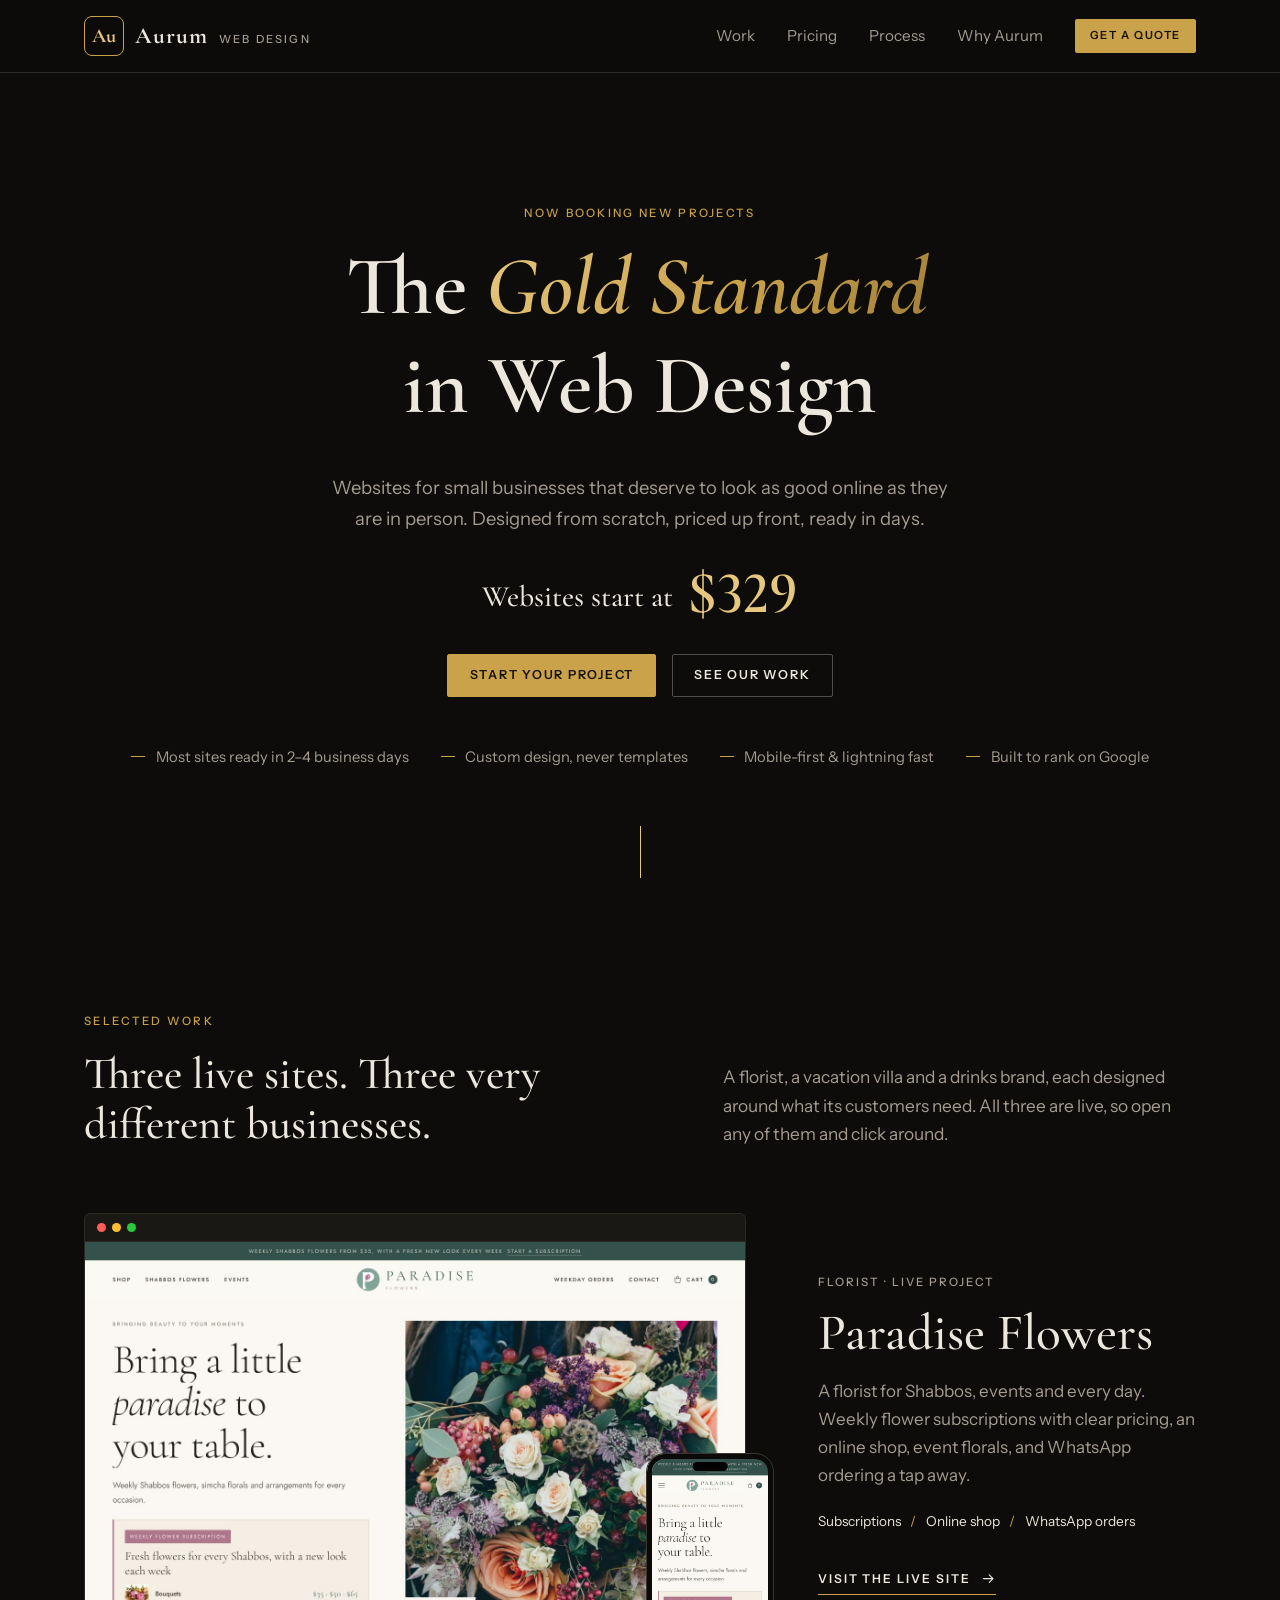
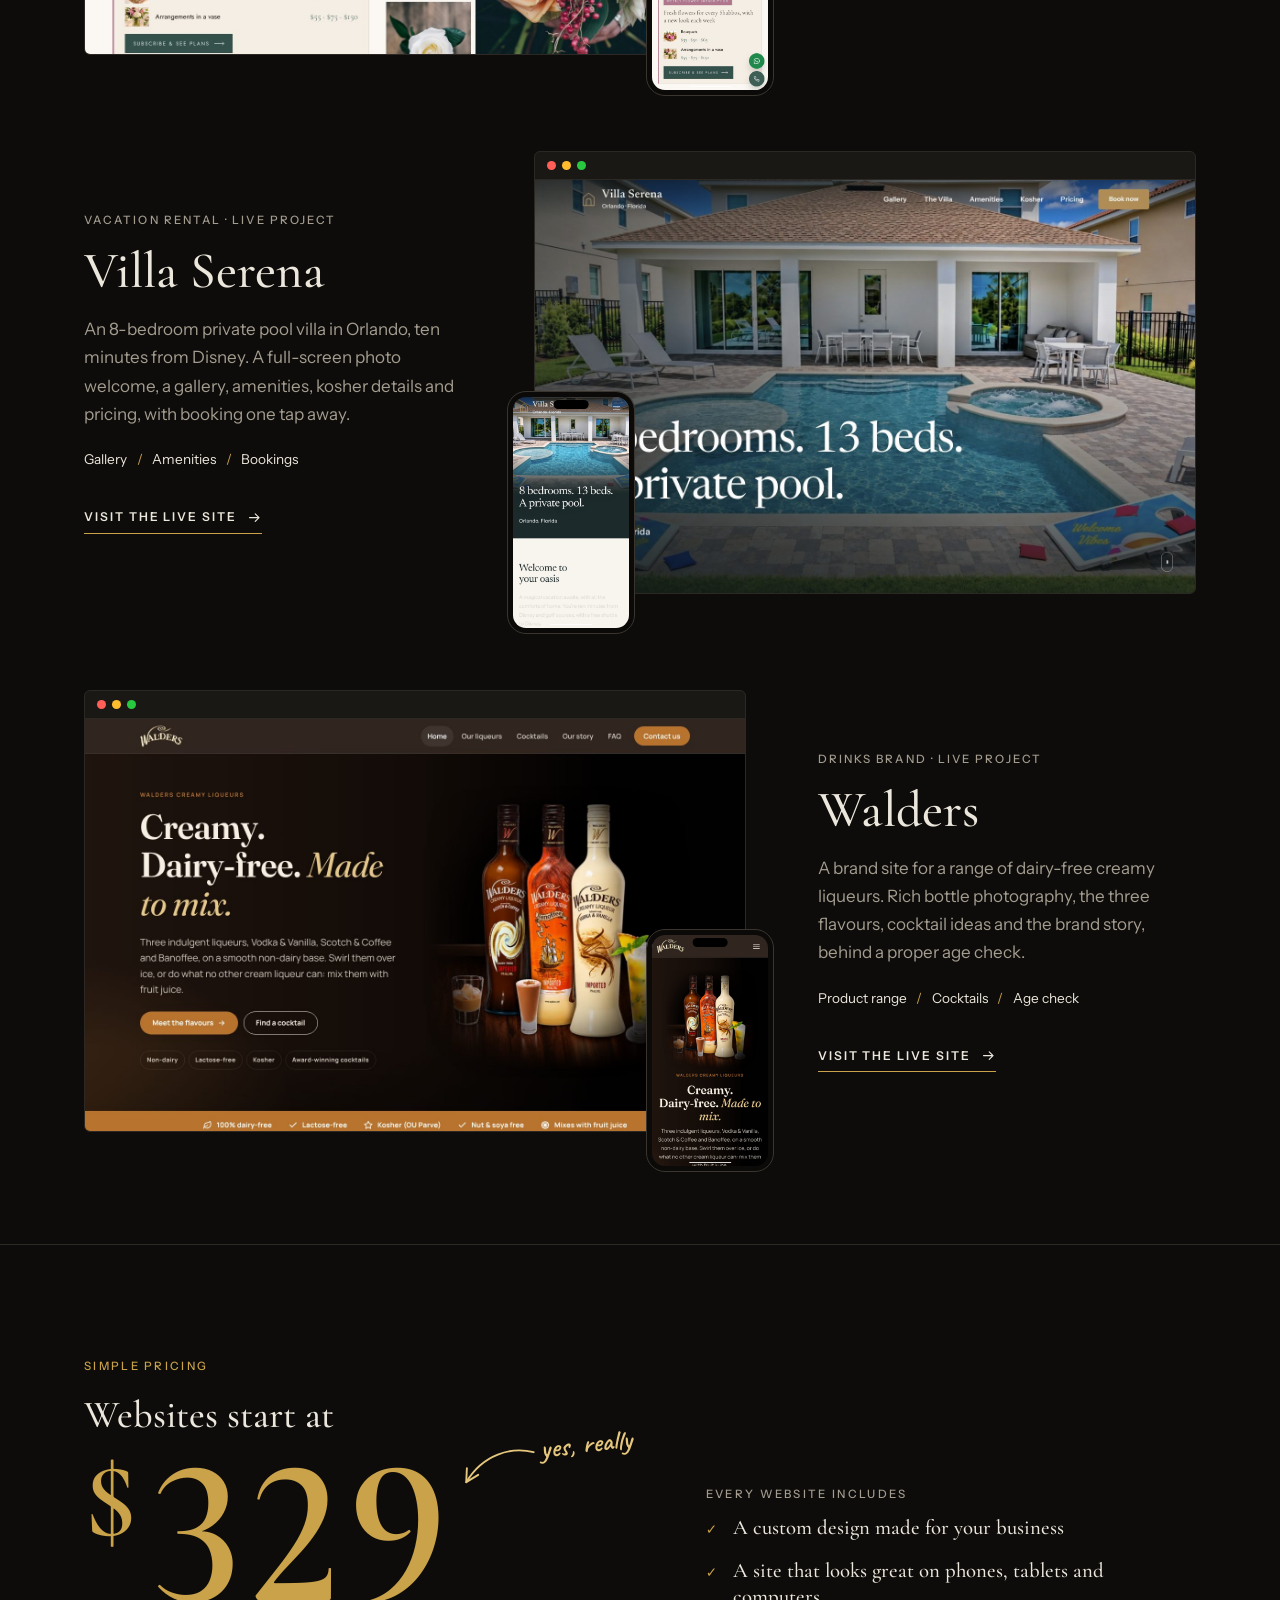
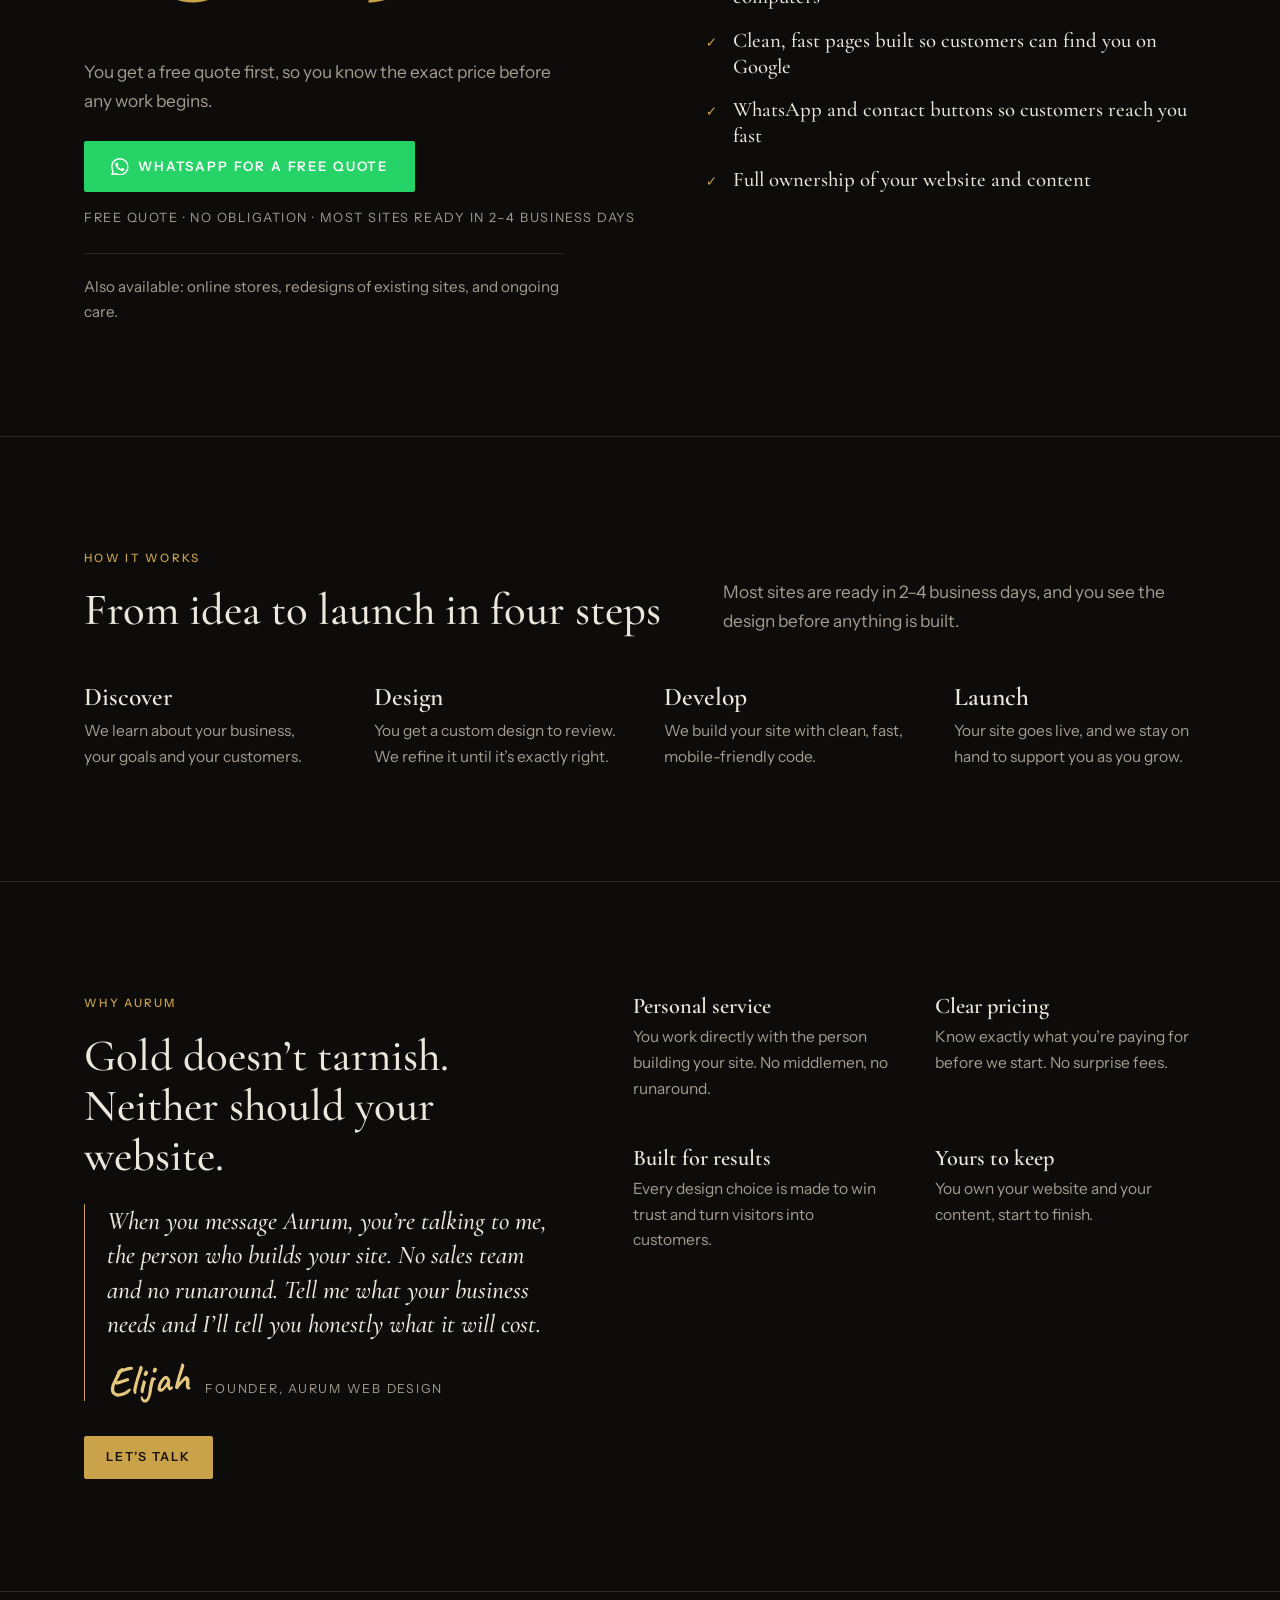
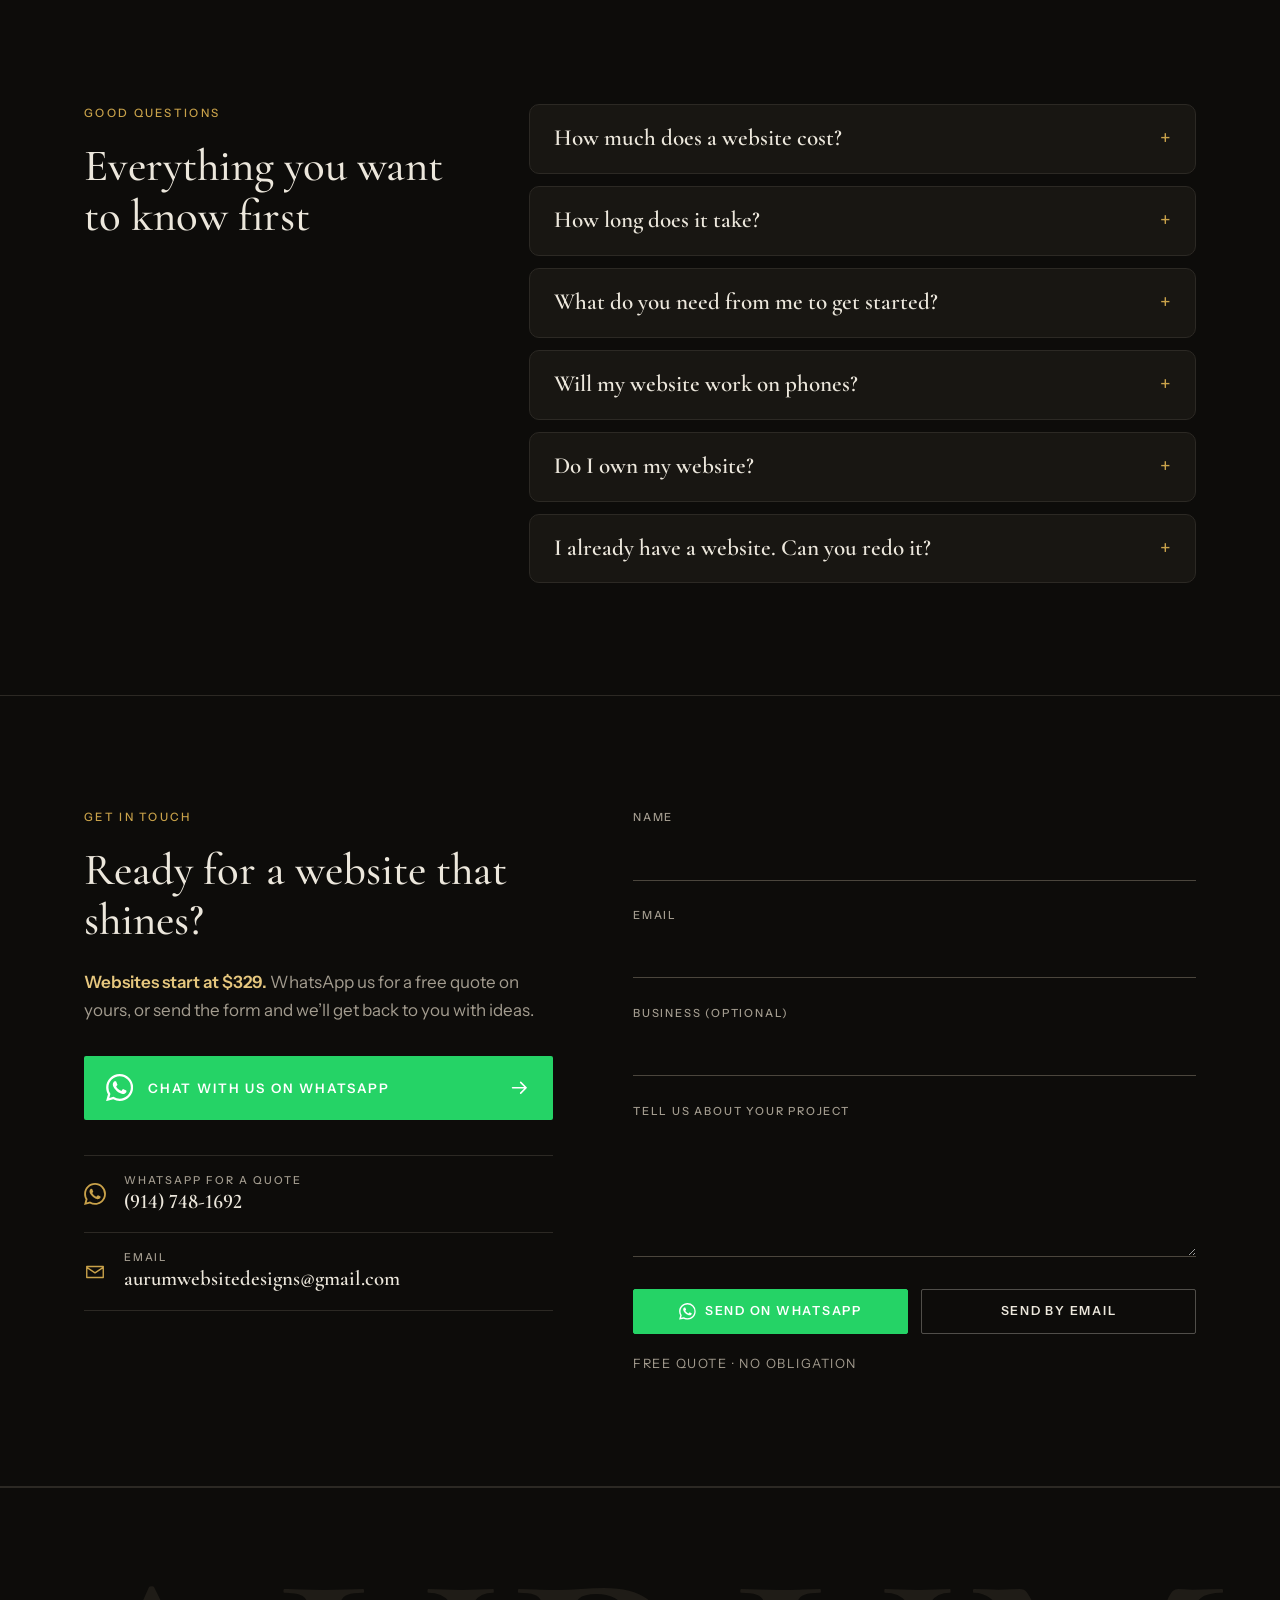
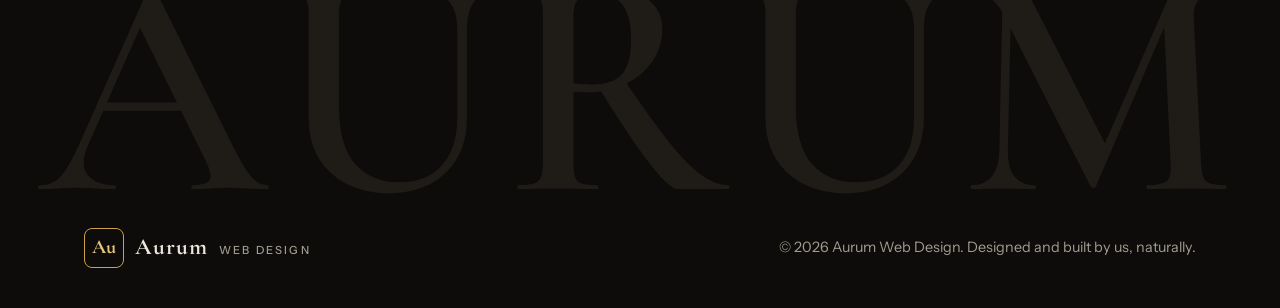
==== commit f4d46261: "Add Walders as the third live project Co-Authored-By: Claude Opus 5.5 <noreply@anthropic.com> Claude" ====
--- a/index.html
+++ b/index.html
@@ -49,7 +49,7 @@
   <link rel="preconnect" href="https://fonts.googleapis.com">
   <link rel="preconnect" href="https://fonts.gstatic.com" crossorigin>
   <link href="https://fonts.googleapis.com/css2?family=Cormorant+Garamond:ital,wght@0,500;0,600;0,700;1,500;1,600&family=Instrument+Sans:wght@400;500;600&family=Caveat:wght@500;600&display=swap" rel="stylesheet">
-  <link rel="stylesheet" href="styles.css?v=19">
+  <link rel="stylesheet" href="styles.css?v=20">
 </head>
 <body>
   <svg width="0" height="0" style="position:absolute" aria-hidden="true">
@@ -116,9 +116,9 @@
         <div class="sec-head">
           <div>
             <p class="eyebrow" data-reveal>Selected Work</p>
-            <h2 data-split>Two live sites. Two very different businesses.</h2>
-          </div>
-          <p class="section-lead" data-reveal>A florist and a vacation villa, each designed around what its customers need. Both are live, so open either one and click around.</p>
+            <h2 data-split>Three live sites. Three very different businesses.</h2>
+          </div>
+          <p class="section-lead" data-reveal>A florist, a vacation villa and a drinks brand, each designed around what its customers need. All three are live, so open any of them and click around.</p>
         </div>
         <article class="project" data-reveal>
           <a class="project-media" href="https://theparadiseflowers.com" target="_blank" rel="noopener" aria-label="Open the Paradise Flowers website">
@@ -144,6 +144,19 @@
             <p>An 8-bedroom private pool villa in Orlando, ten minutes from Disney. A full-screen photo welcome, a gallery, amenities, kosher details and pricing, with booking one tap away.</p>
             <ul class="project-tags"><li>Gallery</li><li>Amenities</li><li>Bookings</li></ul>
             <a class="link-arrow" href="https://luxuryvillaflorida.vercel.app" target="_blank" rel="noopener">Visit the live site<svg viewBox="0 0 24 24" aria-hidden="true"><path d="M4 12h15M13 6l6 6-6 6"/></svg></a>
+          </div>
+        </article>
+        <article class="project" data-reveal>
+          <a class="project-media" href="https://walders.vercel.app" target="_blank" rel="noopener" aria-label="Open the Walders website">
+            <span class="frame"><span class="frame-bar"><i></i><i></i><i></i></span><img src="work/shots/walders-desktop.jpg" alt="Homepage of the Walders website" width="1440" height="900" loading="lazy"></span>
+            <span class="frame-phone"><img src="work/shots/walders-mobile.jpg" alt="" width="780" height="1560" loading="lazy"></span>
+          </a>
+          <div class="project-info">
+            <p class="project-meta">Drinks brand &middot; Live project</p>
+            <h3>Walders</h3>
+            <p>A brand site for a range of dairy-free creamy liqueurs. Rich bottle photography, the three flavours, cocktail ideas and the brand story, behind a proper age check.</p>
+            <ul class="project-tags"><li>Product range</li><li>Cocktails</li><li>Age check</li></ul>
+            <a class="link-arrow" href="https://walders.vercel.app" target="_blank" rel="noopener">Visit the live site<svg viewBox="0 0 24 24" aria-hidden="true"><path d="M4 12h15M13 6l6 6-6 6"/></svg></a>
           </div>
         </article>
       </div>
